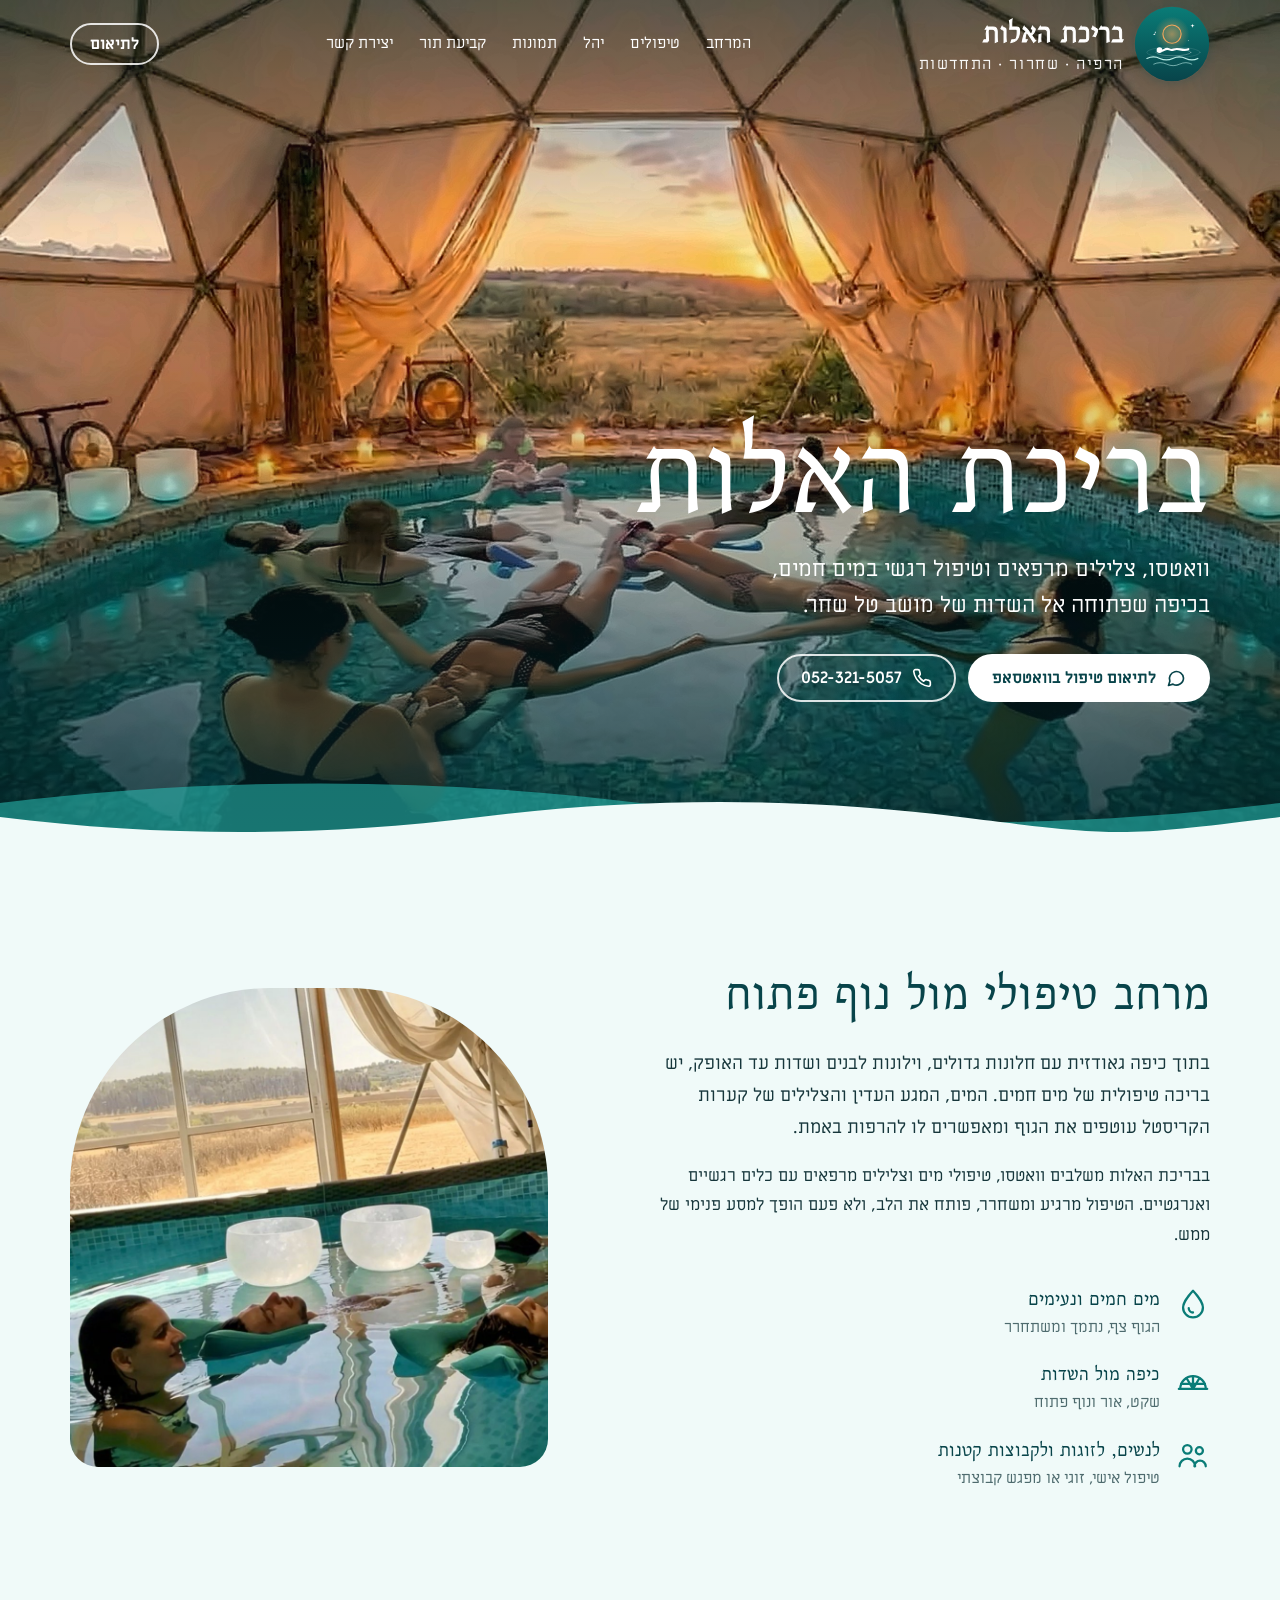
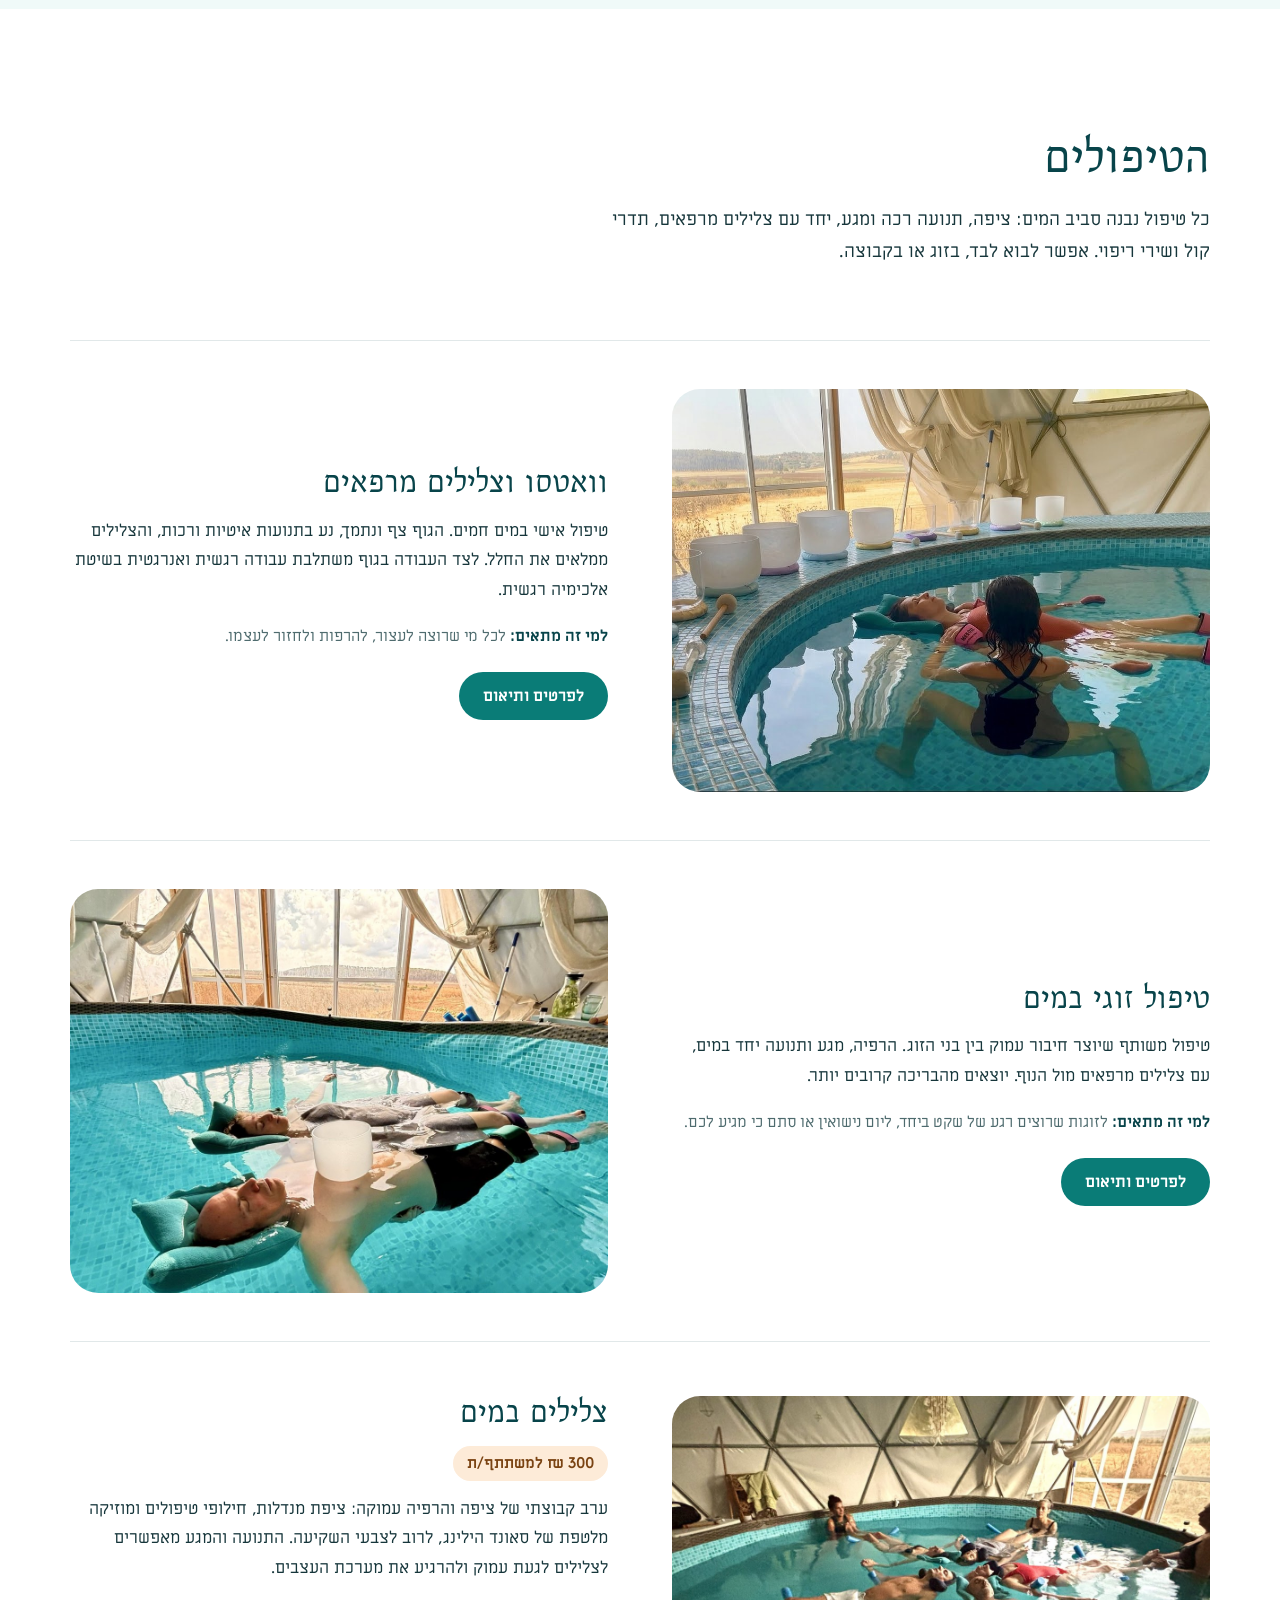
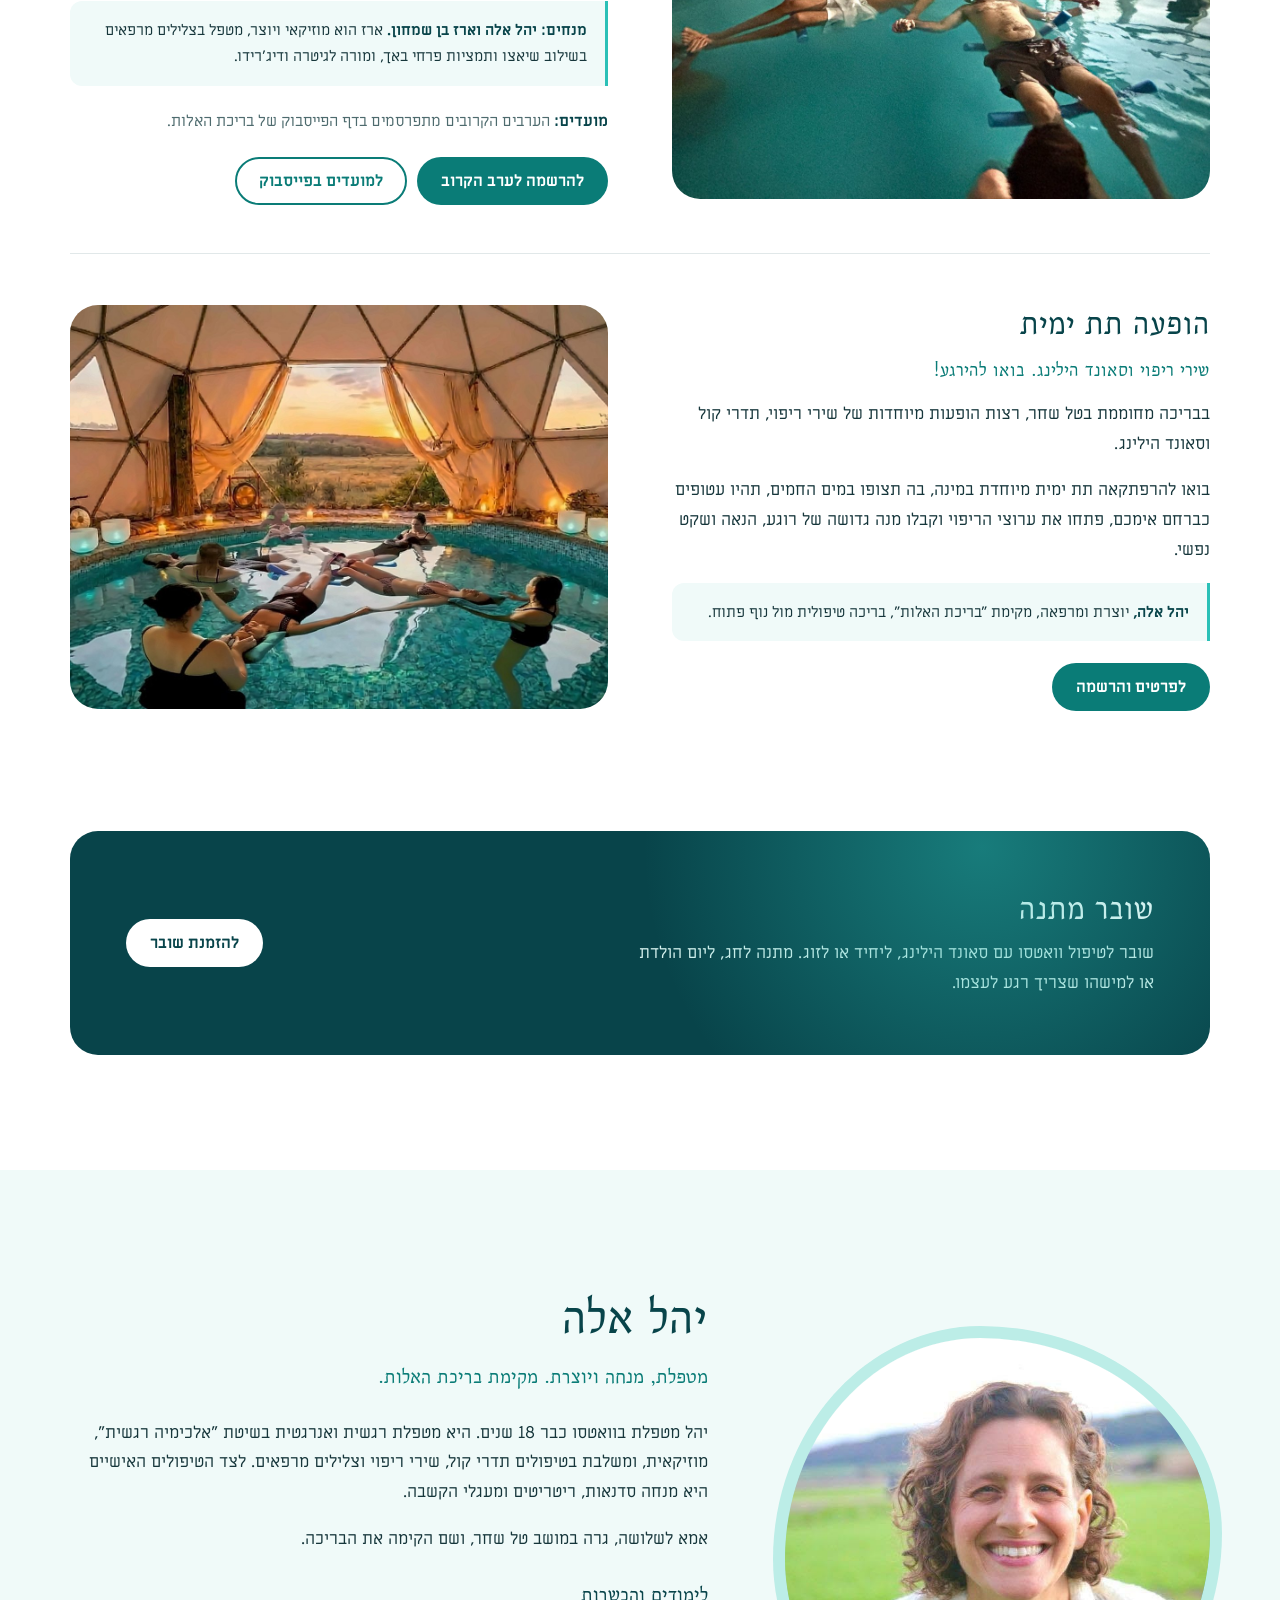
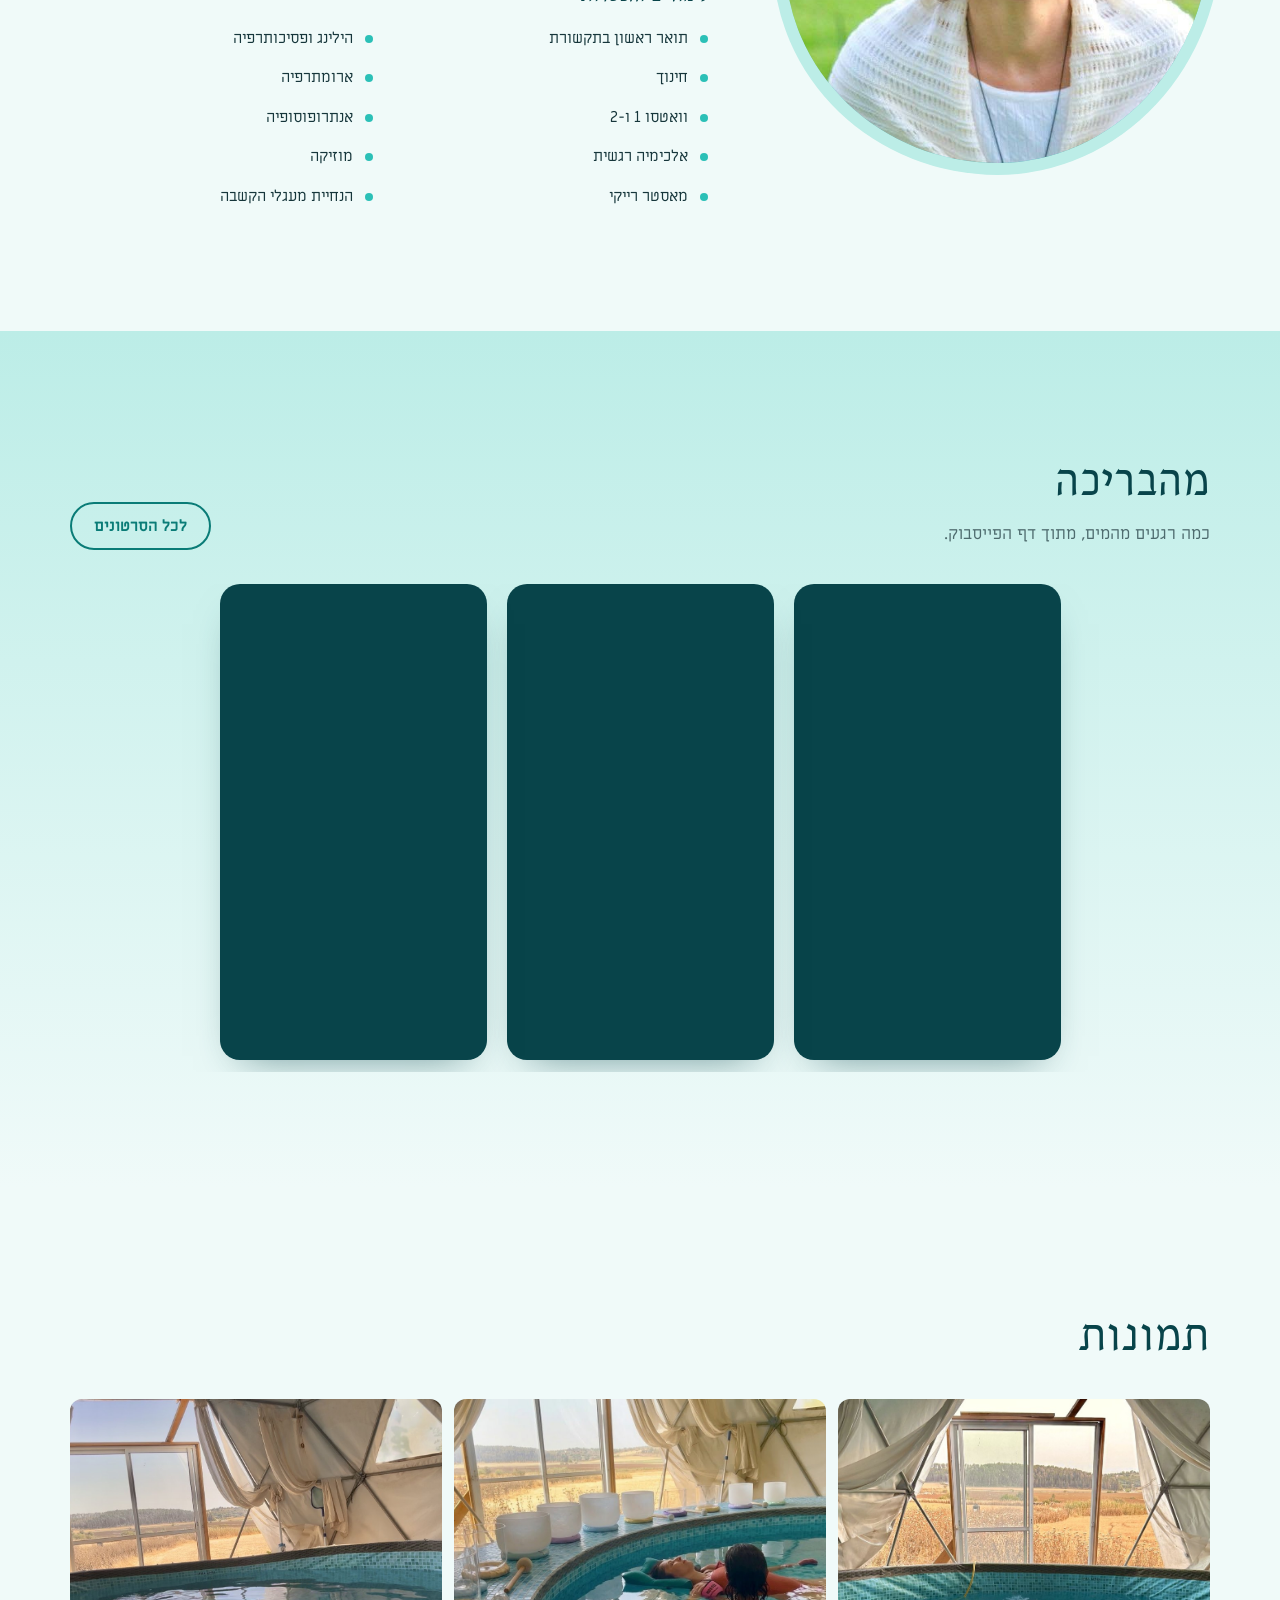
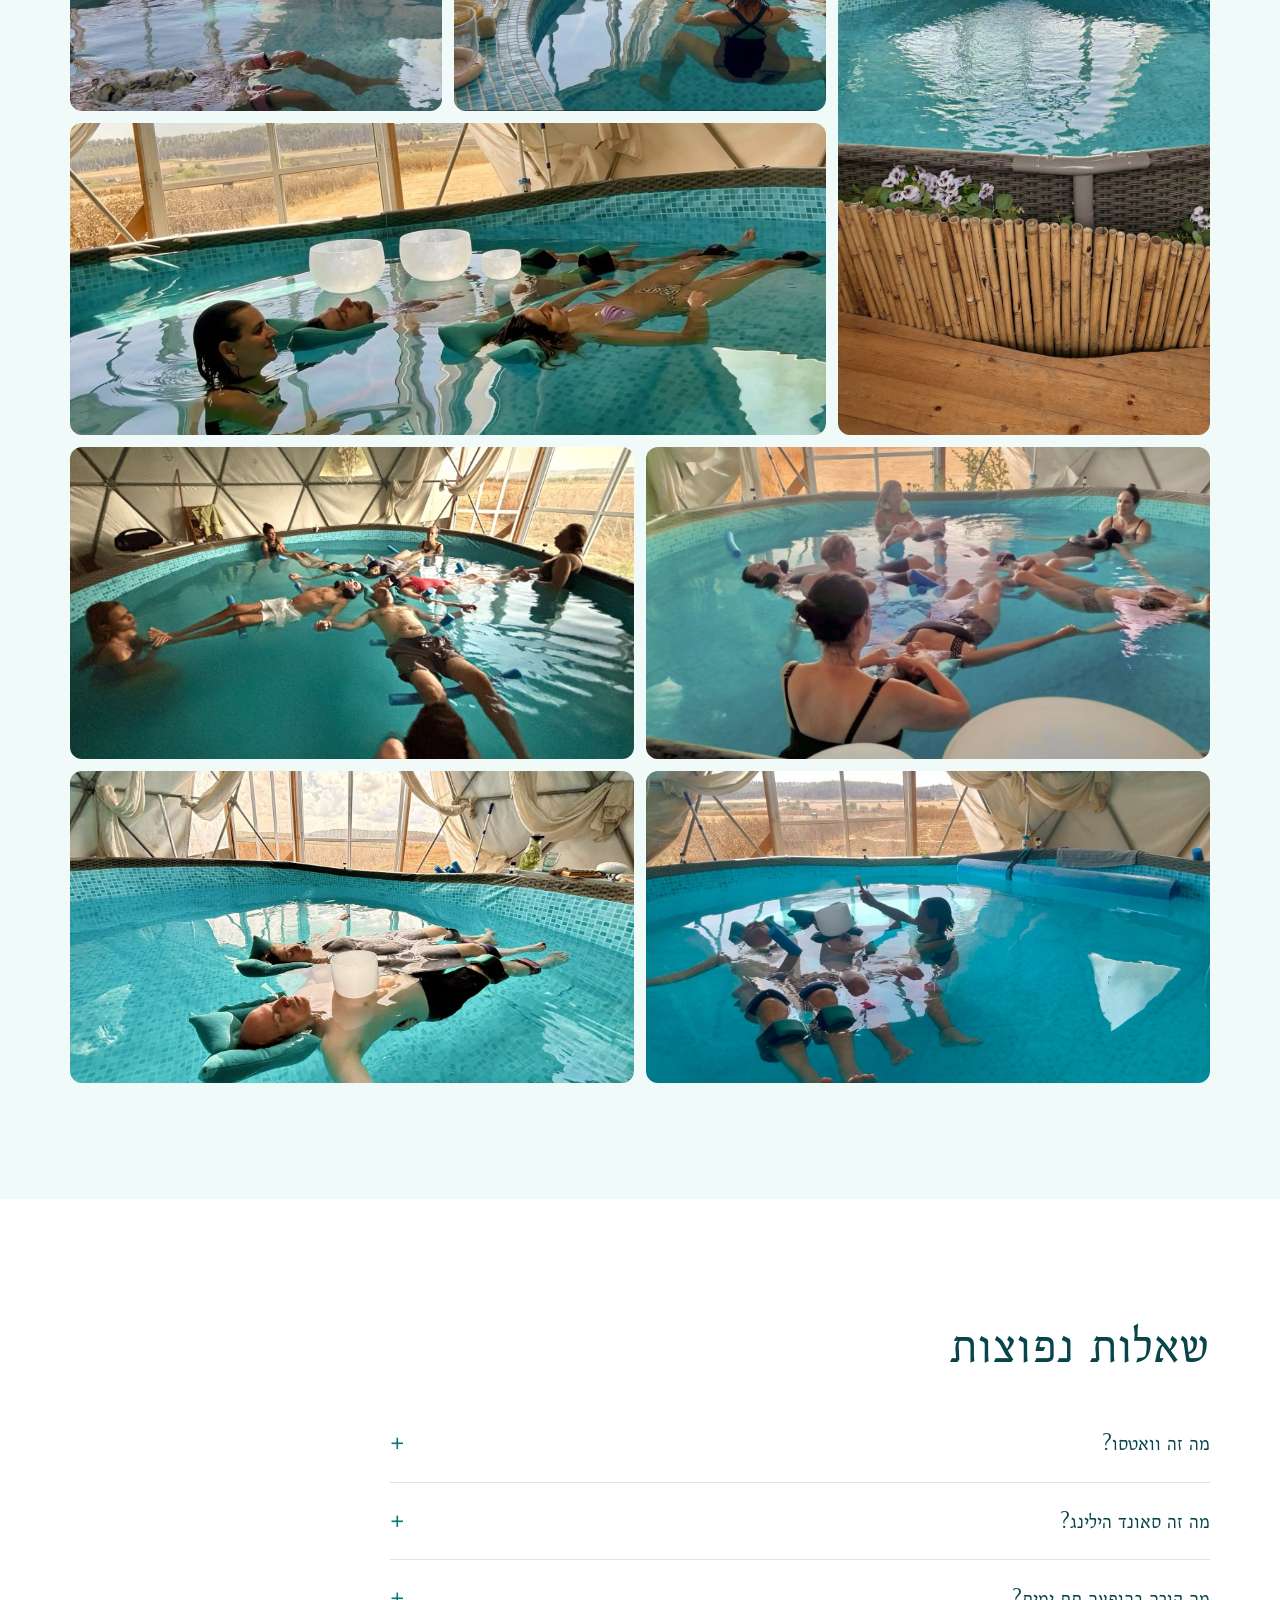
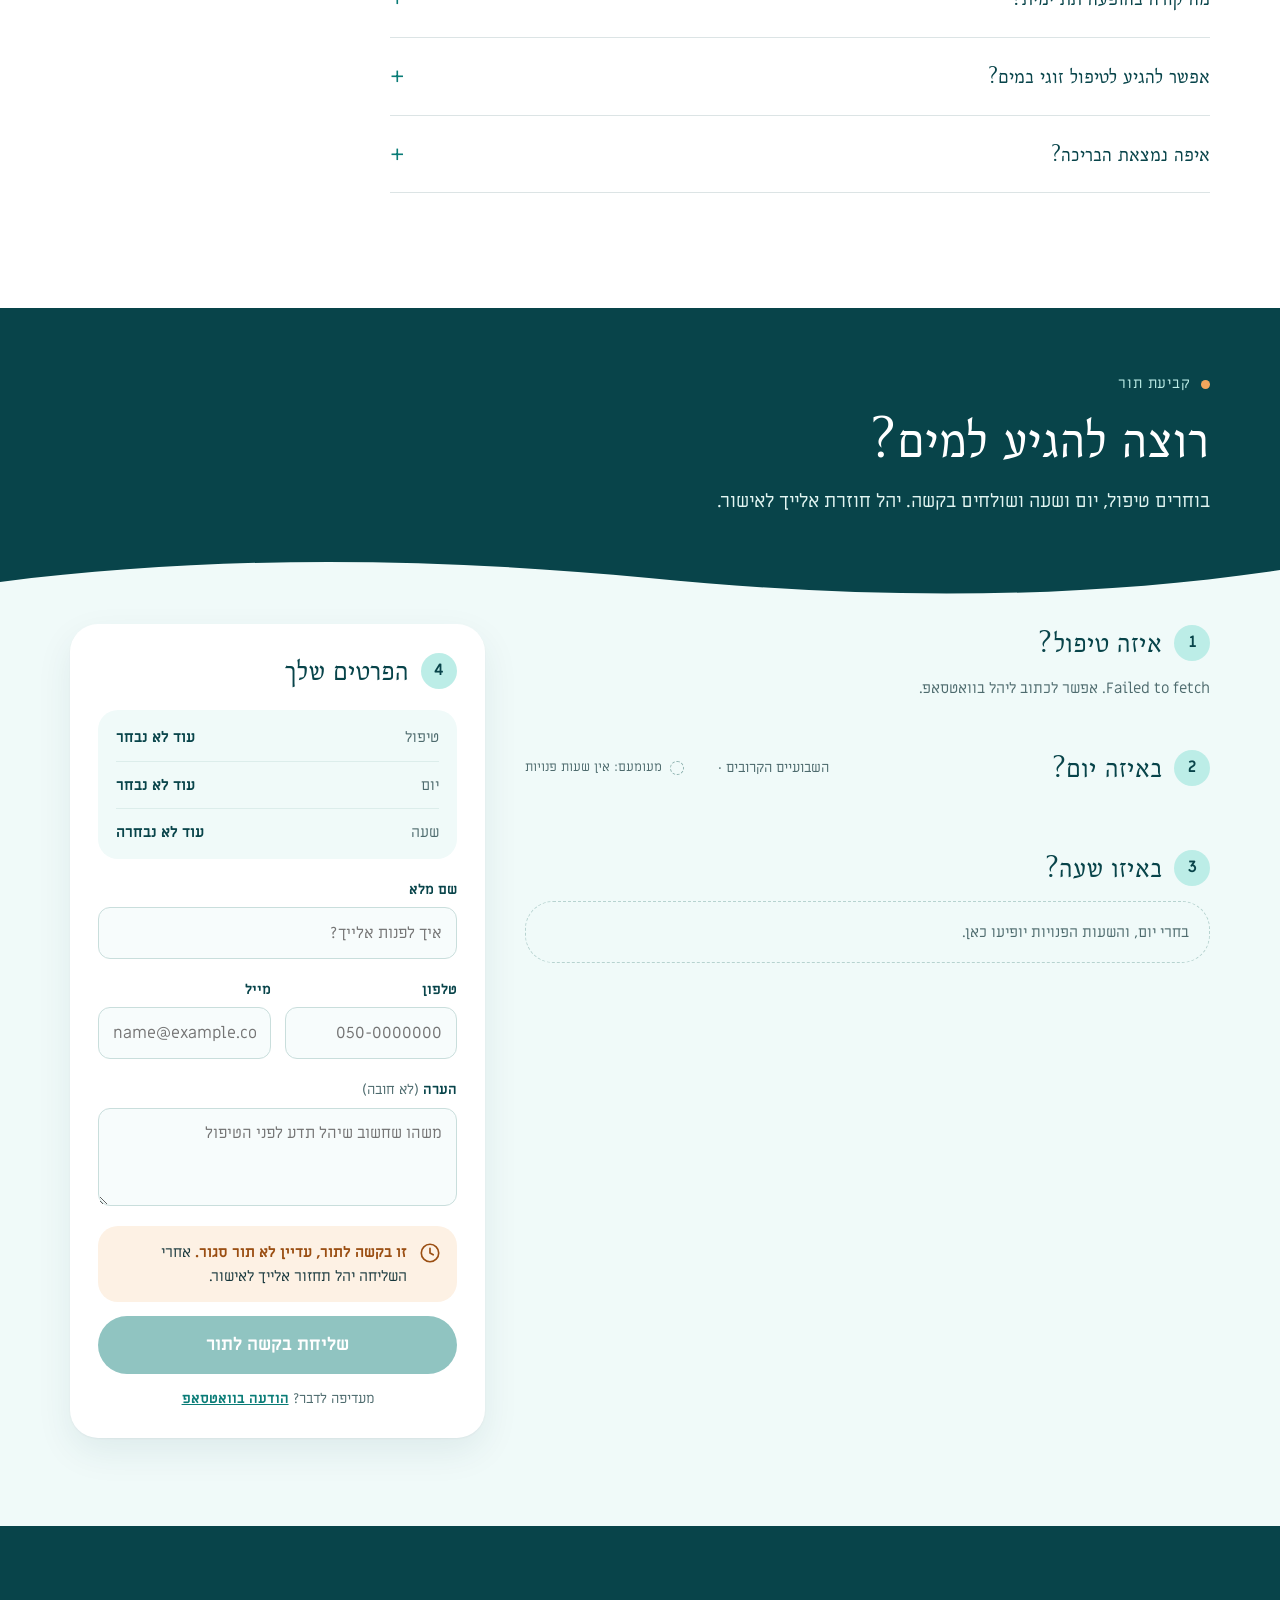
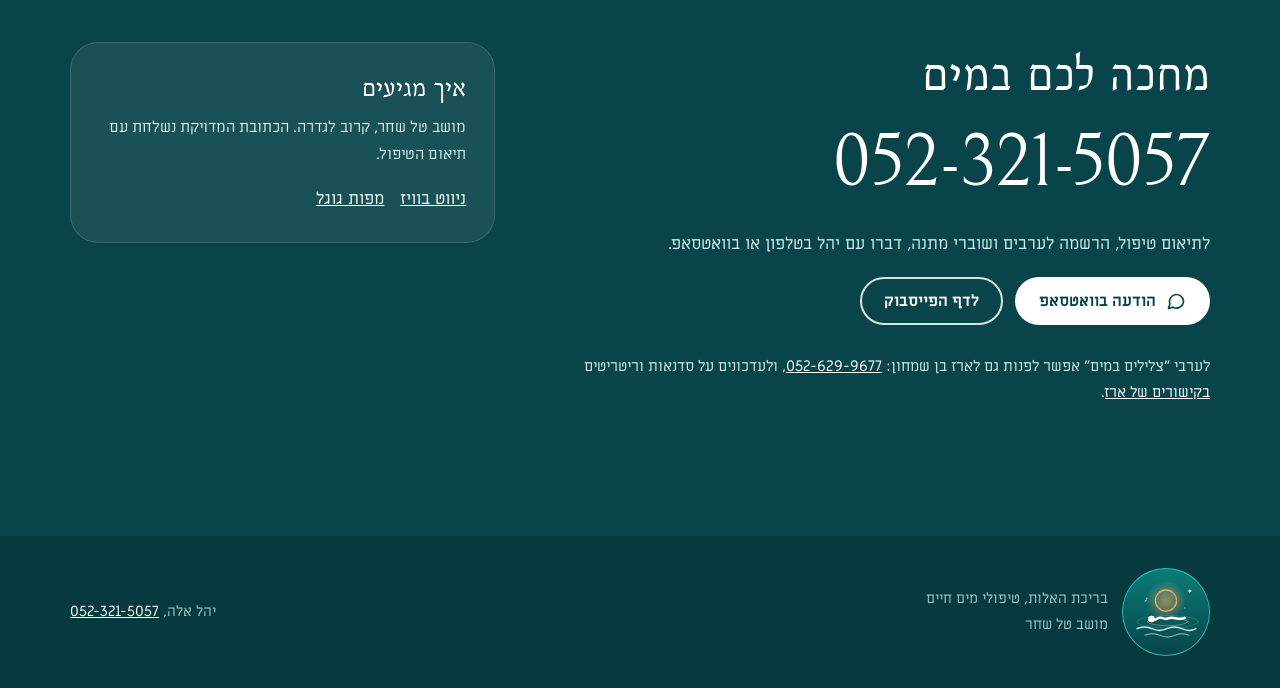
==== index.html @ 07626920 "החלפת תמונות: יהל עם הקערות במרחב, המעגל בשקיעה בהופעה התת ימית Co-Authored-By: Claude Opus 5.5 <nor" ====
<!doctype html>
<html lang="he" dir="rtl">
<head>
<meta charset="utf-8">
<meta name="viewport" content="width=device-width, initial-scale=1">
<title>בריכת האלות | וואטסו, טיפולי מים וסאונד הילינג בבריכה מחוממת בטל שחר</title>
<meta name="description" content="בריכת האלות: בריכה טיפולית במים חמים במושב טל שחר. וואטסו, טיפול זוגי במים, סאונד הילינג, צלילים מרפאים, תדרי קול, שירי ריפוי ומנטרות, והופעה תת ימית עם יהל אלה.">
<meta name="keywords" content="טיפולי מים, וואטסו, סאונד הילינג, צלילים מרפאים, תדרי קול, תדרים מרפאים, שירי ריפוי, שירה מרפאת, שירי מנטרות, הופעה תת ימית, בריכה טיפולית, מים חמים, טיפול זוגי במים, קערות קריסטל, טל שחר, גדרה, לטרון">
<link rel="canonical" href="https://g-pool.me/">
<meta property="og:title" content="בריכת האלות | טיפולי מים, וואטסו וסאונד הילינג">
<meta property="og:type" content="website">
<meta property="og:url" content="https://g-pool.me/">
<meta property="og:locale" content="he_IL">
<meta property="og:description" content="וואטסו, סאונד הילינג, שירי ריפוי ותדרי קול בבריכה טיפולית מחוממת, מול הנוף של מושב טל שחר.">
<meta property="og:image" content="https://g-pool.me/images/hero-dome-sunset.jpg">
<link rel="preconnect" href="https://fonts.googleapis.com">
<link rel="preconnect" href="https://fonts.gstatic.com" crossorigin>
<link href="https://fonts.googleapis.com/css2?family=Bellefair&family=Miriam+Libre:wght@400;700&display=swap" rel="stylesheet">
<link rel="icon" type="image/svg+xml" href="images/brand/logo.svg">
<link rel="icon" type="image/png" href="images/favicon.png">
<link rel="apple-touch-icon" href="images/favicon.png">
<link rel="stylesheet" href="assets/style.css?v=3">
<link rel="stylesheet" href="assets/booking.css?v=2">
<script type="application/ld+json">
{
 "@context": "https://schema.org",
 "@type": "HealthAndBeautyBusiness",
 "name": "בריכת האלות",
 "alternateName": "G-Pool",
 "url": "https://g-pool.me/",
 "image": "https://g-pool.me/images/hero-dome-sunset.jpg",
 "logo": "https://g-pool.me/images/brand/logo-transparent.png",
 "telephone": "+972-52-321-5057",
 "description": "בריכה טיפולית במים חמים במושב טל שחר: וואטסו, טיפול זוגי במים, סאונד הילינג, צלילים מרפאים, תדרי קול, שירי ריפוי והופעה תת ימית.",
 "address": {
  "@type": "PostalAddress",
  "addressLocality": "מושב טל שחר",
  "addressCountry": "IL"
 },
 "areaServed": [
  "טל שחר",
  "גדרה",
  "רחובות",
  "בית שמש",
  "לטרון",
  "מרכז"
 ],
 "founder": {
  "@type": "Person",
  "name": "יהל אלה"
 },
 "sameAs": [
  "https://www.facebook.com/profile.php?id=61591898309409"
 ],
 "knowsAbout": [
  "וואטסו",
  "טיפולי מים",
  "סאונד הילינג",
  "צלילים מרפאים",
  "תדרי קול",
  "שירי ריפוי",
  "שירי מנטרות",
  "קערות קריסטל"
 ],
 "makesOffer": [
  {
   "@type": "Offer",
   "itemOffered": {
    "@type": "Service",
    "name": "טיפול וואטסו"
   }
  },
  {
   "@type": "Offer",
   "itemOffered": {
    "@type": "Service",
    "name": "טיפול זוגי במים"
   }
  },
  {
   "@type": "Offer",
   "itemOffered": {
    "@type": "Service",
    "name": "צלילים במים: ערב סאונד הילינג קבוצתי"
   }
  },
  {
   "@type": "Offer",
   "itemOffered": {
    "@type": "Service",
    "name": "הופעה תת ימית: שירי ריפוי וסאונד הילינג"
   }
  },
  {
   "@type": "Offer",
   "itemOffered": {
    "@type": "Service",
    "name": "שובר מתנה לטיפול במים"
   }
  }
 ]
}
</script>
<script type="application/ld+json">
{"@context": "https://schema.org", "@type": "FAQPage", "mainEntity": [{"@type": "Question", "name": "מה זה וואטסו?", "acceptedAnswer": {"@type": "Answer", "text": "וואטסו הוא טיפול במים חמים: המטופל צף על המים, נתמך בידיים של המטפלת ונע איתה בתנועות איטיות ורכות. בבריכת האלות הוואטסו משתלב עם צלילים מרפאים ועבודה רגשית."}}, {"@type": "Question", "name": "מה זה סאונד הילינג?", "acceptedAnswer": {"@type": "Answer", "text": "סאונד הילינג הוא מפגש של צלילים מרפאים ותדרי קול: קערות קריסטל, כלים וקול. כשהגוף צף במים חמים, הצלילים נשמעים ומורגשים גם מבפנים, וקל יותר להרפות."}}, {"@type": "Question", "name": "מה קורה בהופעה תת ימית?", "acceptedAnswer": {"@type": "Answer", "text": "הופעה של שירי ריפוי, שירי מנטרות, תדרי קול וסאונד הילינג, בזמן שהקהל צף במים החמים של הבריכה. את שירי הריפוי יהל כותבת ומלחינה בעצמה."}}, {"@type": "Question", "name": "אפשר להגיע לטיפול זוגי במים?", "acceptedAnswer": {"@type": "Answer", "text": "כן. בטיפול זוגי במים בני הזוג צפים יחד, עם מגע, תנועה וצלילים מרפאים, מול הנוף הפתוח. מתאים גם כמתנה ליום נישואין."}}, {"@type": "Question", "name": "איפה נמצאת הבריכה?", "acceptedAnswer": {"@type": "Answer", "text": "בריכת האלות נמצאת במושב טל שחר, ליד גדרה ולטרון, בתוך כיפה גאודזית מול השדות. המים בבריכה מחוממים כל השנה. הכתובת המדויקת נשלחת עם תיאום הטיפול."}}]}
</script>
</head>
<body>
<a class="skip" href="#main">דילוג לתוכן</a>

<header class="site-header" id="top">
  <div class="wrap bar">
    <a class="brand" href="#top"><img src="images/brand/logo.svg" alt="" width="76" height="76"><span class="brand-text">בריכת האלות<small>הרפיה · שחרור · התחדשות</small></span></a>
    <nav class="nav" aria-label="ניווט ראשי">
      <a href="#space">המרחב</a>
      <a href="#treatments">טיפולים</a>
      <a href="#yahel">יהל</a>
      <a href="#gallery">תמונות</a>
      <a href="#booking">קביעת תור</a>
      <a href="#contact">יצירת קשר</a>
    </nav>
    <a class="btn btn-outline-light" href="https://wa.me/972523215057?text=%D7%94%D7%99%D7%99%20%D7%99%D7%94%D7%9C%2C%20%D7%94%D7%92%D7%A2%D7%AA%D7%99%20%D7%9E%D7%94%D7%90%D7%AA%D7%A8%20%D7%A9%D7%9C%20%D7%91%D7%A8%D7%99%D7%9B%D7%AA%20%D7%94%D7%90%D7%9C%D7%95%D7%AA%20%D7%95%D7%90%D7%A9%D7%9E%D7%97%20%D7%9C%D7%A9%D7%9E%D7%95%D7%A2%20%D7%A4%D7%A8%D7%98%D7%99%D7%9D" target="_blank" rel="noopener">לתיאום</a>
  </div>
</header>

<main id="main">
  <!-- HERO: sunset in the dome -->
  <section class="hero" aria-label="פתיחה" style="padding:0">
    <img src="images/hero-dome-sunset.jpg?v=4" alt="מטופלים צפים במעגל בבריכה החמה בתוך הכיפה, מול שקיעה על השדות, עם נרות וקערות קריסטל מסביב">
    <div class="wrap">
      <h1>בריכת האלות</h1>
      <p class="tag">וואטסו, צלילים מרפאים וטיפול רגשי במים חמים, בכיפה שפתוחה אל השדות של מושב טל שחר.</p>
      <div class="actions">
        <a class="btn btn-light" href="https://wa.me/972523215057?text=%D7%94%D7%99%D7%99%20%D7%99%D7%94%D7%9C%2C%20%D7%94%D7%92%D7%A2%D7%AA%D7%99%20%D7%9E%D7%94%D7%90%D7%AA%D7%A8%20%D7%A9%D7%9C%20%D7%91%D7%A8%D7%99%D7%9B%D7%AA%20%D7%94%D7%90%D7%9C%D7%95%D7%AA%20%D7%95%D7%90%D7%A9%D7%9E%D7%97%20%D7%9C%D7%AA%D7%90%D7%9D%20%D7%98%D7%99%D7%A4%D7%95%D7%9C" target="_blank" rel="noopener">
          <svg viewBox="0 0 24 24" fill="none" stroke="currentColor" stroke-width="2" stroke-linecap="round" stroke-linejoin="round" aria-hidden="true"><path d="M21 12a8.5 8.5 0 0 1-12.6 7.4L3 21l1.6-5.2A8.5 8.5 0 1 1 21 12Z"/></svg>
          לתיאום טיפול בוואטסאפ
        </a>
        <a class="btn btn-outline-light" href="tel:+972523215057">
          <svg viewBox="0 0 24 24" fill="none" stroke="currentColor" stroke-width="2" stroke-linecap="round" stroke-linejoin="round" aria-hidden="true"><path d="M22 16.9v3a2 2 0 0 1-2.2 2 19.8 19.8 0 0 1-8.6-3.1 19.5 19.5 0 0 1-6-6A19.8 19.8 0 0 1 2.1 4.2 2 2 0 0 1 4.1 2h3a2 2 0 0 1 2 1.7c.1.9.4 1.8.7 2.7a2 2 0 0 1-.5 2.1L8 9.8a16 16 0 0 0 6 6l1.3-1.3a2 2 0 0 1 2.1-.4c.9.3 1.8.6 2.7.7a2 2 0 0 1 1.7 2Z"/></svg>
          <span dir="ltr">052-321-5057</span>
        </a>
      </div>
    </div>
    <div class="waterline" aria-hidden="true">
      <svg class="w1" viewBox="0 0 2880 90" preserveAspectRatio="none"><path d="M0 46 C 240 20 480 20 720 46 S 1200 72 1440 46 S 1920 20 2160 46 S 2640 72 2880 46 V 90 H 0 Z"/></svg>
      <svg class="w2" viewBox="0 0 2880 90" preserveAspectRatio="none"><path d="M0 60 C 180 40 360 40 540 60 S 900 80 1080 60 S 1260 40 1440 60 S 1800 80 1980 60 S 2340 40 2520 60 S 2700 80 2880 60 V 90 H 0 Z"/></svg>
    </div>
  </section>

  <!-- THE SPACE -->
  <section class="space" id="space">
    <div class="wrap space-grid">
      <div>
        <h2>מרחב טיפולי מול נוף פתוח</h2>
        <p class="lead">בתוך כיפה גאודזית עם חלונות גדולים, וילונות לבנים ושדות עד האופק, יש בריכה טיפולית של מים חמים. המים, המגע העדין והצלילים של קערות הקריסטל עוטפים את הגוף ומאפשרים לו להרפות באמת.</p>
        <p>בבריכת האלות משלבים וואטסו, טיפולי מים וצלילים מרפאים עם כלים רגשיים ואנרגטיים. הטיפול מרגיע ומשחרר, פותח את הלב, ולא פעם הופך למסע פנימי של ממש.</p>
        <ul class="facts">
          <li>
            <svg viewBox="0 0 24 24" fill="none" stroke="currentColor" stroke-width="1.6" stroke-linecap="round" stroke-linejoin="round" aria-hidden="true"><path d="M12 2.7S5 10 5 14.5a7 7 0 0 0 14 0C19 10 12 2.7 12 2.7Z"/><path d="M9 15a3 3 0 0 0 3 3"/></svg>
            <div><strong>מים חמים ונעימים</strong><span>הגוף צף, נתמך ומשתחרר</span></div>
          </li>
          <li>
            <svg viewBox="0 0 24 24" fill="none" stroke="currentColor" stroke-width="1.6" stroke-linecap="round" stroke-linejoin="round" aria-hidden="true"><path d="M3 19a9 9 0 0 1 18 0"/><path d="M12 10v9M7.5 11.5 12 19l4.5-7.5M3.6 15.5H20.4"/><path d="M2 19h20"/></svg>
            <div><strong>כיפה מול השדות</strong><span>שקט, אור ונוף פתוח</span></div>
          </li>
          <li>
            <svg viewBox="0 0 24 24" fill="none" stroke="currentColor" stroke-width="1.6" stroke-linecap="round" stroke-linejoin="round" aria-hidden="true"><circle cx="8" cy="8" r="3"/><circle cx="16.5" cy="9" r="2.5"/><path d="M2.5 20a5.5 5.5 0 0 1 11 0M13 20a4 4 0 0 1 8 0"/></svg>
            <div><strong>לנשים, לזוגות ולקבוצות קטנות</strong><span>טיפול אישי, זוגי או מפגש קבוצתי</span></div>
          </li>
        </ul>
      </div>
      <figure>
        <img src="images/space-yahel-bowls.jpg" alt="יהל במים ליד מטופלים צפים, ושלוש קערות קריסטל צפות על המים מול נוף השדות" loading="lazy">
      </figure>
    </div>
  </section>

  <!-- TREATMENTS -->
  <section class="treatments" id="treatments">
    <div class="wrap">
      <div class="intro">
        <h2>הטיפולים</h2>
        <p class="lead">כל טיפול נבנה סביב המים: ציפה, תנועה רכה ומגע, יחד עם צלילים מרפאים, תדרי קול ושירי ריפוי. אפשר לבוא לבד, בזוג או בקבוצה.</p>
      </div>

      <article class="t-row">
        <figure><img src="images/treat-watsu.jpg" alt="יהל מחזיקה מטופלת שצפה במים החמים, וקערות קריסטל על שפת הבריכה" loading="lazy"></figure>
        <div>
          <h3>וואטסו וצלילים מרפאים</h3>
          <p>טיפול אישי במים חמים. הגוף צף ונתמך, נע בתנועות איטיות ורכות, והצלילים ממלאים את החלל. לצד העבודה בגוף משתלבת עבודה רגשית ואנרגטית בשיטת אלכימיה רגשית.</p>
          <p class="for"><b>למי זה מתאים:</b> לכל מי שרוצה לעצור, להרפות ולחזור לעצמו.</p>
          <div class="t-actions"><a class="btn btn-primary" href="https://wa.me/972523215057?text=%D7%94%D7%99%D7%99%20%D7%99%D7%94%D7%9C%2C%20%D7%90%D7%A9%D7%9E%D7%97%20%D7%9C%D7%A9%D7%9E%D7%95%D7%A2%20%D7%A2%D7%9C%20%D7%98%D7%99%D7%A4%D7%95%D7%9C%20%D7%95%D7%95%D7%90%D7%98%D7%A1%D7%95%20%D7%90%D7%99%D7%A9%D7%99" target="_blank" rel="noopener">לפרטים ותיאום</a></div>
        </div>
      </article>

      <article class="t-row">
        <figure><img src="images/treat-couple.jpg" alt="שני מטופלים צפים יחד בבריכה, וקערת קריסטל על החזה" loading="lazy"></figure>
        <div>
          <h3>טיפול זוגי במים</h3>
          <p>טיפול משותף שיוצר חיבור עמוק בין בני הזוג. הרפיה, מגע ותנועה יחד במים, עם צלילים מרפאים מול הנוף. יוצאים מהבריכה קרובים יותר.</p>
          <p class="for"><b>למי זה מתאים:</b> לזוגות שרוצים רגע של שקט ביחד, ליום נישואין או סתם כי מגיע לכם.</p>
          <div class="t-actions"><a class="btn btn-primary" href="https://wa.me/972523215057?text=%D7%94%D7%99%D7%99%20%D7%99%D7%94%D7%9C%2C%20%D7%90%D7%A9%D7%9E%D7%97%20%D7%9C%D7%A9%D7%9E%D7%95%D7%A2%20%D7%A2%D7%9C%20%D7%98%D7%99%D7%A4%D7%95%D7%9C%20%D7%96%D7%95%D7%92%D7%99%20%D7%91%D7%9E%D7%99%D7%9D" target="_blank" rel="noopener">לפרטים ותיאום</a></div>
        </div>
      </article>

      <article class="t-row">
        <figure><img src="images/treat-sounds.jpg" alt="קבוצה צפה במעגל בבריכה בתוך הכיפה, מול השדות" loading="lazy"></figure>
        <div>
          <h3>צלילים במים</h3>
          <span class="price">300 ₪ למשתתף/ת</span>
          <p>ערב קבוצתי של ציפה והרפיה עמוקה: ציפת מנדלות, חילופי טיפולים ומוזיקה מלטפת של סאונד הילינג, לרוב לצבעי השקיעה. התנועה והמגע מאפשרים לצלילים לגעת עמוק ולהרגיע את מערכת העצבים.</p>
          <div class="cohost"><b>מנחים: יהל אלה וארז בן שמחון.</b> ארז הוא מוזיקאי ויוצר, מטפל בצלילים מרפאים בשילוב שיאצו ותמציות פרחי באך, ומורה לגיטרה ודיג'רידו.</div>
          <p class="for"><b>מועדים:</b> הערבים הקרובים מתפרסמים בדף הפייסבוק של בריכת האלות.</p>
          <div class="t-actions">
            <a class="btn btn-primary" href="https://wa.me/972523215057?text=%D7%94%D7%99%D7%99%20%D7%99%D7%94%D7%9C%2C%20%D7%90%D7%A9%D7%9E%D7%97%20%D7%9C%D7%94%D7%99%D7%A8%D7%A9%D7%9D%20%D7%9C%D7%A2%D7%A8%D7%91%20%D7%A6%D7%9C%D7%99%D7%9C%D7%99%D7%9D%20%D7%91%D7%9E%D7%99%D7%9D%20%D7%94%D7%A7%D7%A8%D7%95%D7%91" target="_blank" rel="noopener">להרשמה לערב הקרוב</a>
            <a class="btn btn-ghost" href="https://www.facebook.com/profile.php?id=61591898309409" target="_blank" rel="noopener">למועדים בפייסבוק</a>
          </div>
        </div>
      </article>

      <article class="t-row">
        <figure><img src="images/treat-underwater.jpg" alt="מטופלים צפים במעגל בבריכה בתוך הכיפה בשקיעה, עם נרות וקערות קריסטל מסביב" loading="lazy"></figure>
        <div>
          <h3>הופעה תת ימית</h3>
          <p class="sub">שירי ריפוי וסאונד הילינג. בואו להירגע!</p>
          <p>בבריכה מחוממת בטל שחר, רצות הופעות מיוחדות של שירי ריפוי, תדרי קול וסאונד הילינג.</p>
          <p>בואו להרפתקאה תת ימית מיוחדת במינה, בה תצופו במים החמים, תהיו עטופים כברחם אימכם, פתחו את ערוצי הריפוי וקבלו מנה גדושה של רוגע, הנאה ושקט נפשי.</p>
          <div class="cohost"><b>יהל אלה,</b> יוצרת ומרפאה, מקימת "בריכת האלות", בריכה טיפולית מול נוף פתוח.</div>
          <div class="t-actions"><a class="btn btn-primary" href="https://wa.me/972523215057?text=%D7%94%D7%99%D7%99%20%D7%99%D7%94%D7%9C%2C%20%D7%90%D7%A9%D7%9E%D7%97%20%D7%9C%D7%A9%D7%9E%D7%95%D7%A2%20%D7%A2%D7%9C%20%D7%94%D7%94%D7%95%D7%A4%D7%A2%D7%94%20%D7%94%D7%AA%D7%AA%20%D7%99%D7%9E%D7%99%D7%AA" target="_blank" rel="noopener">לפרטים והרשמה</a></div>
        </div>
      </article>

      <div class="gift">
        <div>
          <h3>שובר מתנה</h3>
          <p>שובר לטיפול וואטסו עם סאונד הילינג, ליחיד או לזוג. מתנה לחג, ליום הולדת או למישהו שצריך רגע לעצמו.</p>
        </div>
        <a class="btn btn-light" href="https://wa.me/972523215057?text=%D7%94%D7%99%D7%99%20%D7%99%D7%94%D7%9C%2C%20%D7%90%D7%A9%D7%9E%D7%97%20%D7%9C%D7%94%D7%96%D7%9E%D7%99%D7%9F%20%D7%A9%D7%95%D7%91%D7%A8%20%D7%9E%D7%AA%D7%A0%D7%94%20%D7%9C%D7%98%D7%99%D7%A4%D7%95%D7%9C" target="_blank" rel="noopener">להזמנת שובר</a>
      </div>
    </div>
  </section>

  <!-- YAHEL -->
  <section class="yahel" id="yahel">
    <div class="wrap yahel-grid">
      <figure class="portrait"><img src="images/yahel.jpg" alt="יהל אלה, מקימת בריכת האלות" loading="lazy"></figure>
      <div>
        <h2>יהל אלה</h2>
        <p class="role">מטפלת, מנחה ויוצרת. מקימת בריכת האלות.</p>
        <p>יהל מטפלת בוואטסו כבר 18 שנים. היא מטפלת רגשית ואנרגטית בשיטת "אלכימיה רגשית", מוזיקאית, ומשלבת בטיפולים תדרי קול, שירי ריפוי וצלילים מרפאים. לצד הטיפולים האישיים היא מנחה סדנאות, ריטריטים ומעגלי הקשבה.</p>
        <p>אמא לשלושה, גרה במושב טל שחר, ושם הקימה את הבריכה.</p>
        <div class="studies">
          <h3>לימודים והכשרות</h3>
          <ul>
            <li>תואר ראשון בתקשורת</li>
            <li>חינוך</li>
            <li>וואטסו 1 ו-2</li>
            <li>אלכימיה רגשית</li>
            <li>מאסטר רייקי</li>
            <li>הילינג ופסיכותרפיה</li>
            <li>ארומתרפיה</li>
            <li>אנתרופוסופיה</li>
            <li>מוזיקה</li>
            <li>הנחיית מעגלי הקשבה</li>
          </ul>
        </div>
      </div>
    </div>
  </section>

  <!-- VIDEOS from the Facebook page (official embeds) -->
  <section class="videos" id="videos">
    <div class="wrap">
      <div class="head">
        <div>
          <h2>מהבריכה</h2>
          <p>כמה רגעים מהמים, מתוך דף הפייסבוק.</p>
        </div>
        <a class="btn btn-ghost" href="https://www.facebook.com/profile.php?id=61591898309409&sk=reels_tab" target="_blank" rel="noopener">לכל הסרטונים</a>
      </div>
      <div class="reels">
        <div class="reel"><iframe title="סרטון מבריכת האלות: טיפול זוגי" src="https://www.facebook.com/plugins/video.php?href=https%3A%2F%2Fwww.facebook.com%2Freel%2F4449505578624020%2F&show_text=false&width=267&t=0" loading="lazy" scrolling="no" allowfullscreen allow="autoplay; clipboard-write; encrypted-media; picture-in-picture; web-share"></iframe></div>
        <div class="reel"><iframe title="סרטון מבריכת האלות" src="https://www.facebook.com/plugins/video.php?href=https%3A%2F%2Fwww.facebook.com%2Freel%2F1376218311153288%2F&show_text=false&width=267&t=0" loading="lazy" scrolling="no" allowfullscreen allow="autoplay; clipboard-write; encrypted-media; picture-in-picture; web-share"></iframe></div>
        <div class="reel"><iframe title="סרטון מבריכת האלות" src="https://www.facebook.com/plugins/video.php?href=https%3A%2F%2Fwww.facebook.com%2Freel%2F4316129461973785%2F&show_text=false&width=267&t=0" loading="lazy" scrolling="no" allowfullscreen allow="autoplay; clipboard-write; encrypted-media; picture-in-picture; web-share"></iframe></div>
      </div>
    </div>
  </section>

  <!-- GALLERY -->
  <section class="gallery" id="gallery">
    <div class="wrap">
      <h2>תמונות</h2>
      <div class="gallery-grid">
        <figure class="gt"><img src="images/gallery-pool-fields.jpg" alt="הבריכה בתוך הכיפה, גדר במבוק ופרחים, ובחלון הפתוח שדות זהובים" loading="lazy"></figure>
        <figure class="gs"><img src="images/gallery-bowls-poolside.jpg" alt="קערות קריסטל על שפת הבריכה, ומטפלת במים עם מטופלת צפה" loading="lazy"></figure>
        <figure class="gs"><img src="images/gallery-dome-treatment.jpg" alt="טיפול במים בתוך הכיפה, מול נוף השדות" loading="lazy"></figure>
        <figure class="gw"><img src="images/gallery-bowls-floating.jpg" alt="קערות קריסטל צפות על המים לצד מטופלים צפים" loading="lazy"></figure>
        <figure class="gh"><img src="images/gallery-group-circle.jpg" alt="מעגל של מטופלים צפים בבריכה, מחזיקים ידיים" loading="lazy"></figure>
        <figure class="gh"><img src="images/gallery-group-evening.jpg" alt="ערב קבוצתי בבריכה: מטופלים צפים במעגל ומלווים במים" loading="lazy"></figure>
        <figure class="gh"><img src="images/gallery-sound-bowl.jpg" alt="מטפלת מנגנת בקערת קריסטל מעל מטופלים צפים" loading="lazy"></figure>
        <figure class="gh"><img src="images/gallery-two-floating-bowl.jpg" alt="שני מטופלים צפים בבריכה, וקערת קריסטל על החזה" loading="lazy"></figure>
      </div>
    </div>
  </section>

  <!-- FAQ: שאלות נפוצות -->
  <section class="faq" id="faq">
    <div class="wrap">
      <h2>שאלות נפוצות</h2>
      <div class="faq-list">
        <details>
          <summary>מה זה וואטסו?</summary>
          <p>וואטסו הוא טיפול במים חמים: המטופל צף על המים, נתמך בידיים של המטפלת ונע איתה בתנועות איטיות ורכות. בבריכת האלות הוואטסו משתלב עם צלילים מרפאים ועבודה רגשית.</p>
        </details>
        <details>
          <summary>מה זה סאונד הילינג?</summary>
          <p>סאונד הילינג הוא מפגש של צלילים מרפאים ותדרי קול: קערות קריסטל, כלים וקול. כשהגוף צף במים חמים, הצלילים נשמעים ומורגשים גם מבפנים, וקל יותר להרפות.</p>
        </details>
        <details>
          <summary>מה קורה בהופעה תת ימית?</summary>
          <p>הופעה של שירי ריפוי, שירי מנטרות, תדרי קול וסאונד הילינג, בזמן שהקהל צף במים החמים של הבריכה. את שירי הריפוי יהל כותבת ומלחינה בעצמה.</p>
        </details>
        <details>
          <summary>אפשר להגיע לטיפול זוגי במים?</summary>
          <p>כן. בטיפול זוגי במים בני הזוג צפים יחד, עם מגע, תנועה וצלילים מרפאים, מול הנוף הפתוח. מתאים גם כמתנה ליום נישואין.</p>
        </details>
        <details>
          <summary>איפה נמצאת הבריכה?</summary>
          <p>בריכת האלות נמצאת במושב טל שחר, ליד גדרה ולטרון, בתוך כיפה גאודזית מול השדות. המים בבריכה מחוממים כל השנה. הכתובת המדויקת נשלחת עם תיאום הטיפול.</p>
        </details>
      </div>
    </div>
  </section>

  <!-- BOOKING: קביעת תור. הטקסטים של כרטיסי הטיפולים נמצאים ב-assets/booking.js (TREATMENT_TEXT). -->
  <section class="booking" id="booking" aria-labelledby="booking-title">
    <div class="bk-band">
      <div class="wrap">
        <div class="bk-eyebrow"><span class="dot" aria-hidden="true"></span>קביעת תור</div>
        <h2 id="booking-title">רוצה להגיע למים?</h2>
        <p>בוחרים טיפול, יום ושעה ושולחים בקשה. יהל חוזרת אלייך לאישור.</p>
      </div>
    </div>
    <svg class="bk-wave" viewBox="0 0 1440 48" preserveAspectRatio="none" aria-hidden="true"><path d="M0 0H1440V18C1210 48 980 48 730 26C470 4 230 4 0 30Z"/></svg>

    <div class="wrap bk-layout" id="bkForm">
      <div class="bk-main">
        <div class="bk-step">
          <div class="bk-step-head"><span class="bk-num" data-step="1"><span class="n">1</span><svg viewBox="0 0 24 24" aria-hidden="true"><path d="M20 6 9 17l-5-5"/></svg></span><h3>איזה טיפול?</h3></div>
          <div class="bk-treatments" id="bkTreatments"><p class="bk-hint">טוען…</p></div>
        </div>

        <div class="bk-step">
          <div class="bk-step-head bk-step-head--split">
            <div class="bk-step-head"><span class="bk-num" data-step="2"><span class="n">2</span><svg viewBox="0 0 24 24" aria-hidden="true"><path d="M20 6 9 17l-5-5"/></svg></span><h3>באיזה יום?</h3></div>
            <div class="bk-meta">
              <span class="bk-meta-range"><span class="bk-mob">השבועיים הקרובים</span><span class="bk-desk">השבועיים הקרובים ·&nbsp;</span><span id="bkMonths"></span></span>
              <span class="bk-legend bk-desk"><span class="bk-legend-dot" aria-hidden="true"></span>מעומעם: אין שעות פנויות</span>
            </div>
          </div>
          <div class="bk-days" id="bkDays" role="group" aria-label="ימים"></div>
          <div class="bk-legend bk-mob"><span class="bk-legend-dot" aria-hidden="true"></span>ימים מעומעמים: אין שעות פנויות</div>
        </div>

        <div class="bk-step">
          <div class="bk-step-head"><span class="bk-num" data-step="3"><span class="n">3</span><svg viewBox="0 0 24 24" aria-hidden="true"><path d="M20 6 9 17l-5-5"/></svg></span><h3>באיזו שעה?</h3></div>
          <div class="bk-empty" id="bkNoDay">בחרי יום, והשעות הפנויות יופיעו כאן.</div>
          <div id="bkTimesWrap" hidden>
            <div class="bk-day-line"><strong id="bkDayFull"></strong> · <span id="bkSlotText"></span></div>
            <div class="bk-times" id="bkTimes"></div>
          </div>
        </div>
      </div>

      <aside class="bk-side" aria-labelledby="bk-details-title">
        <div class="bk-step-head"><span class="bk-num">4</span><h3 id="bk-details-title">הפרטים שלך</h3></div>
        <dl class="bk-picked bk-desk">
          <div><dt>טיפול</dt><dd id="bkPickT">עוד לא נבחר</dd></div>
          <div><dt>יום</dt><dd id="bkPickD">עוד לא נבחר</dd></div>
          <div><dt>שעה</dt><dd id="bkPickH">עוד לא נבחרה</dd></div>
        </dl>
        <form class="bk-fields" id="bkFields" novalidate>
          <div class="bk-field"><label for="bk-name">שם מלא</label><input id="bk-name" name="name" type="text" autocomplete="name" placeholder="איך לפנות אלייך?" required></div>
          <div class="bk-field-row">
            <div class="bk-field"><label for="bk-phone">טלפון</label><input id="bk-phone" name="phone" type="tel" inputmode="tel" autocomplete="tel" dir="ltr" placeholder="050-0000000" required></div>
            <div class="bk-field"><label for="bk-mail">מייל</label><input id="bk-mail" name="email" type="email" autocomplete="email" dir="ltr" placeholder="name@example.com" required></div>
          </div>
          <div class="bk-field"><label for="bk-note">הערה <span>(לא חובה)</span></label><textarea id="bk-note" name="note" rows="3" placeholder="משהו שחשוב שיהל תדע לפני הטיפול"></textarea></div>
          <div class="bk-hp" aria-hidden="true"><label for="bk-web">אתר</label><input id="bk-web" name="website" tabindex="-1" autocomplete="off"></div>
        </form>
        <div class="bk-send">
          <div class="bk-notice"><svg viewBox="0 0 24 24" aria-hidden="true"><circle cx="12" cy="12" r="9.5"/><path d="M12 7v5l3.5 2"/></svg><p><strong>זו בקשה לתור, עדיין לא תור סגור.</strong> אחרי השליחה יהל תחזור אלייך לאישור.</p></div>
          <div class="bk-summary bk-mob" id="bkSummary" hidden></div>
          <p class="bk-error" id="bkError" role="alert" hidden></p>
          <button type="button" class="bk-submit" id="bkSend" disabled>שליחת בקשה לתור</button>
          <p class="bk-alt">מעדיפה לדבר? <a href="#contact">הודעה בוואטסאפ</a></p>
        </div>
      </aside>
    </div>

    <div class="wrap bk-done" id="bkDone" hidden tabindex="-1">
      <span class="bk-done-icon" aria-hidden="true"><svg viewBox="0 0 24 24"><circle cx="12" cy="12" r="9.5"/><path d="M12 7v5l3.5 2"/></svg></span>
      <span class="bk-pending"><span class="dot" aria-hidden="true"></span>ממתינה לאישור</span>
      <h3>הבקשה נשלחה.</h3>
      <p class="bk-done-lead">יהל תחזור אלייך לאישור.</p>
      <p class="bk-done-line bk-desk" id="bkDoneLine"></p>
      <dl class="bk-receipt bk-mob">
        <div><dt>טיפול</dt><dd id="bkDoneT"></dd></div>
        <div><dt>יום</dt><dd id="bkDoneD"></dd></div>
        <div><dt>שעה</dt><dd id="bkDoneH"></dd></div>
      </dl>
      <div class="bk-next bk-mob">
        <h4>מה קורה עכשיו</h4>
        <div class="bk-next-row"><span class="bk-next-ico is-done" aria-hidden="true"><svg viewBox="0 0 24 24"><path d="M20 6 9 17l-5-5"/></svg></span><div><strong>הבקשה הגיעה ליהל</strong><span class="sub">השעה שמורה לך בינתיים.</span></div></div>
        <div class="bk-next-row is-now"><span class="bk-next-ico is-now" aria-hidden="true"><i></i></span><div><strong>יהל בודקת ומאשרת</strong><span class="sub">היא תחזור אלייך בטלפון או בוואטסאפ.</span></div></div>
        <div class="bk-next-row is-later"><span class="bk-next-ico" aria-hidden="true"></span><div><strong>התור נקבע סופית</strong><span class="sub">רק אחרי האישור של יהל.</span></div></div>
      </div>
      <a class="bk-wa bk-mob" href="#contact"><svg viewBox="0 0 24 24" aria-hidden="true"><path d="M21 11.5a8.4 8.4 0 0 1-.9 3.8 8.5 8.5 0 0 1-7.6 4.7 8.4 8.4 0 0 1-3.8-.9L3 21l1.9-5.7a8.4 8.4 0 0 1-.9-3.8 8.5 8.5 0 0 1 4.7-7.6 8.4 8.4 0 0 1 3.8-.9h.5a8.5 8.5 0 0 1 8 8z"/></svg>שאלה? הודעה בוואטסאפ</a>
      <button type="button" class="bk-again" id="bkAgain">שליחת בקשה נוספת</button>
    </div>
  </section>

  <!-- CONTACT -->
  <section class="contact" id="contact">
    <div class="wrap contact-grid">
      <div>
        <h2>מחכה לכם במים</h2>
        <a class="phone-big" href="tel:+972523215057">052-321-5057</a>
        <p>לתיאום טיפול, הרשמה לערבים ושוברי מתנה, דברו עם יהל בטלפון או בוואטסאפ.</p>
        <div class="actions">
          <a class="btn btn-light" href="https://wa.me/972523215057?text=%D7%94%D7%99%D7%99%20%D7%99%D7%94%D7%9C%2C%20%D7%94%D7%92%D7%A2%D7%AA%D7%99%20%D7%9E%D7%94%D7%90%D7%AA%D7%A8%20%D7%A9%D7%9C%20%D7%91%D7%A8%D7%99%D7%9B%D7%AA%20%D7%94%D7%90%D7%9C%D7%95%D7%AA%20%D7%95%D7%90%D7%A9%D7%9E%D7%97%20%D7%9C%D7%A9%D7%9E%D7%95%D7%A2%20%D7%A4%D7%A8%D7%98%D7%99%D7%9D" target="_blank" rel="noopener">
            <svg viewBox="0 0 24 24" fill="none" stroke="currentColor" stroke-width="2" stroke-linecap="round" stroke-linejoin="round" aria-hidden="true"><path d="M21 12a8.5 8.5 0 0 1-12.6 7.4L3 21l1.6-5.2A8.5 8.5 0 1 1 21 12Z"/></svg>
            הודעה בוואטסאפ
          </a>
          <a class="btn btn-outline-light" href="https://www.facebook.com/profile.php?id=61591898309409" target="_blank" rel="noopener">לדף הפייסבוק</a>
        </div>
        <p class="erez-line">לערבי "צלילים במים" אפשר לפנות גם לארז בן שמחון: <a href="tel:+972526299677" dir="ltr">052-629-9677</a>, ולעדכונים על סדנאות וריטריטים <a href="https://linktr.ee/erezzone1973" target="_blank" rel="noopener">בקישורים של ארז</a>.</p>
      </div>
      <div class="where">
        <h3>איך מגיעים</h3>
        <p>מושב טל שחר, קרוב לגדרה. הכתובת המדויקת נשלחת עם תיאום הטיפול.</p>
        <div class="links">
          <a href="https://waze.com/ul?q=%D7%98%D7%9C%20%D7%A9%D7%97%D7%A8" target="_blank" rel="noopener">ניווט בוויז</a>
          <a href="https://www.google.com/maps/search/?api=1&query=%D7%9E%D7%95%D7%A9%D7%91%20%D7%98%D7%9C%20%D7%A9%D7%97%D7%A8" target="_blank" rel="noopener">מפות גוגל</a>
        </div>
      </div>
    </div>
  </section>
</main>

<footer>
  <div class="wrap">
    <div class="sig">
      <img class="art" src="images/brand/logo.svg" alt="" loading="lazy">
      <div>בריכת האלות, טיפולי מים חיים<br>מושב טל שחר</div>
    </div>
    <div>יהל אלה, <a href="tel:+972523215057" dir="ltr">052-321-5057</a></div>
  </div>
</footer>

<div class="mbar">
  <a class="btn btn-primary" href="https://wa.me/972523215057?text=%D7%94%D7%99%D7%99%20%D7%99%D7%94%D7%9C%2C%20%D7%94%D7%92%D7%A2%D7%AA%D7%99%20%D7%9E%D7%94%D7%90%D7%AA%D7%A8%20%D7%A9%D7%9C%20%D7%91%D7%A8%D7%99%D7%9B%D7%AA%20%D7%94%D7%90%D7%9C%D7%95%D7%AA%20%D7%95%D7%90%D7%A9%D7%9E%D7%97%20%D7%9C%D7%A9%D7%9E%D7%95%D7%A2%20%D7%A4%D7%A8%D7%98%D7%99%D7%9D" target="_blank" rel="noopener">וואטסאפ</a>
  <a class="btn btn-ghost" href="tel:+972523215057">חיוג</a>
</div>

<script>
(function(){
  var h=document.querySelector('.site-header');
  function onScroll(){ if(window.scrollY>40){h.classList.add('solid')}else{h.classList.remove('solid')} }
  window.addEventListener('scroll',onScroll,{passive:true}); onScroll();
  // if a photo is missing, keep the layout calm
  document.querySelectorAll('img').forEach(function(img){
    img.addEventListener('error',function(){ img.style.visibility='hidden'; });
  });
})();
</script>
<script src="assets/booking.js" defer></script>
</body>
</html>
---- assets/style.css ----
:root{
  --lagoon:#08444A;      /* deep water: headings, dark bands */
  --ink:#16363B;         /* body text */
  --muted:#4E6B6E;       /* secondary text */
  --turq-deep:#0A7C77;   /* buttons and links (AA on white) */
  --turq:#2BC0B7;        /* the turquoise itself: waves, fills */
  --shallow:#BCEDE7;     /* light water */
  --foam:#F0FAF9;        /* page background */
  --sun:#F2A65C;         /* sunset accent, used sparingly */
  --white:#FFFFFF;
  --radius-lg:28px;
  --radius-sm:12px;
  --max:1140px;
  --display:"Bellefair", "Times New Roman", serif;
  --body:"Miriam Libre", "Arial Hebrew", Arial, sans-serif;
}
*{box-sizing:border-box}
html{scroll-behavior:smooth;-webkit-text-size-adjust:100%}
@media (prefers-reduced-motion: reduce){html{scroll-behavior:auto}}
body{margin:0;background:var(--foam);color:var(--ink);font-family:var(--body);font-size:17px;line-height:1.75}
img{display:block;max-width:100%}
a{color:var(--turq-deep)}
:focus-visible{outline:3px solid var(--sun);outline-offset:3px;border-radius:6px}
.wrap{width:min(var(--max),100% - 32px);margin-inline:auto}
h1,h2,h3{font-family:var(--display);font-weight:400;color:var(--lagoon);line-height:1.1;margin:0}
h2{font-size:clamp(2.4rem,5vw,3.6rem)}
h3{font-size:clamp(1.8rem,3.2vw,2.4rem)}
p{margin:0 0 1em}
.lead{font-size:1.15rem;color:var(--ink);max-width:60ch}
.skip{position:absolute;inset-inline-start:-999px;top:8px;background:var(--white);padding:8px 14px;z-index:100}
.skip:focus{inset-inline-start:8px}

/* buttons */
.btn{display:inline-flex;align-items:center;gap:10px;min-height:48px;padding:0 22px;border-radius:999px;font:700 1rem/1 var(--body);text-decoration:none;cursor:pointer;border:2px solid transparent;transition:background-color .2s,color .2s,border-color .2s}
.btn svg{width:20px;height:20px;flex:none}
.btn-primary{background:var(--turq-deep);color:var(--white)}
.btn-primary:hover{background:var(--lagoon)}
.btn-ghost{border-color:currentColor;color:var(--turq-deep);background:transparent}
.btn-ghost:hover{background:var(--white)}
.btn-light{background:var(--white);color:var(--lagoon)}
.btn-light:hover{background:var(--shallow)}
.btn-outline-light{border-color:rgba(255,255,255,.85);color:var(--white)}
.btn-outline-light:hover{background:rgba(255,255,255,.14)}

/* header */
.site-header{position:fixed;inset:0 0 auto 0;z-index:50;transition:background-color .3s,box-shadow .3s}
.site-header .bar{display:flex;align-items:center;justify-content:space-between;gap:16px;height:88px}
.brand{font-family:var(--display);font-size:1.7rem;color:var(--white);text-decoration:none;white-space:nowrap;display:flex;align-items:center;gap:10px}
.brand img{height:76px;width:76px;border-radius:50%;box-shadow:0 2px 10px rgba(8,68,74,.25)}
.brand-text{display:flex;flex-direction:column;line-height:1;font-size:2.15rem;-webkit-text-stroke:1px currentColor}
.brand-text small{font-family:var(--body);font-size:.46em;-webkit-text-stroke:0;letter-spacing:.1em;margin-top:7px;opacity:.95}
@media (max-width:480px){.brand-text{font-size:1.75rem}.brand img{height:66px;width:66px}.brand{gap:8px}}
.nav{display:flex;gap:26px;align-items:center}
.nav a{color:var(--white);text-decoration:none;font-size:.98rem}
.nav a:hover{text-decoration:underline;text-underline-offset:6px}
.site-header .btn{min-height:42px;padding:0 18px}
.site-header.solid{background:rgba(240,250,249,.96);box-shadow:0 1px 0 rgba(8,68,74,.12);backdrop-filter:blur(8px)}
.site-header.solid .brand,.site-header.solid .nav a{color:var(--lagoon)}
.site-header.solid .btn-outline-light{color:var(--turq-deep);border-color:var(--turq-deep)}
@media (max-width:860px){.nav{display:none}}

/* hero */
.hero{position:relative;min-height:94svh;display:flex;align-items:flex-end;color:var(--white);overflow:hidden;background:linear-gradient(160deg,var(--lagoon),var(--turq-deep))}
.hero>img{position:absolute;inset:0;width:100%;height:100%;object-fit:cover;object-position:center 40%}
.hero::after{content:"";position:absolute;inset:0;background:linear-gradient(180deg,rgba(4,36,40,.45) 0%,rgba(4,36,40,0) 28%,rgba(4,36,40,.15) 55%,rgba(4,36,40,.78) 100%)}
.hero .wrap{position:relative;z-index:2;padding-bottom:clamp(120px,16vh,170px)}
.hero h1{color:var(--white);font-size:clamp(4rem,12vw,9rem);line-height:.9;letter-spacing:-.01em;text-shadow:0 2px 30px rgba(0,0,0,.25)}
.hero .tag{font-size:clamp(1.1rem,2.2vw,1.4rem);max-width:34ch;margin:18px 0 30px;line-height:1.6}
.hero .actions{display:flex;flex-wrap:wrap;gap:12px}

/* the waterline: the one moving thing on the page */
.waterline{position:absolute;inset:auto 0 -1px 0;height:90px;z-index:3;pointer-events:none;overflow:hidden}
.waterline svg{position:absolute;bottom:0;width:200%;height:100%;inset-inline-start:0}
.waterline .w1{fill:var(--turq);opacity:.55;animation:drift 22s linear infinite}
.waterline .w2{fill:var(--foam);animation:drift 34s linear infinite reverse}
@keyframes drift{from{transform:translateX(0)}to{transform:translateX(50%)}}
@media (prefers-reduced-motion: reduce){.waterline .w1,.waterline .w2{animation:none}}

/* sections */
section{padding:clamp(64px,9vw,120px) 0}
.space-grid{display:grid;grid-template-columns:1.1fr .9fr;gap:clamp(32px,6vw,80px);align-items:center}
.space-grid figure{margin:0;border-radius:200px 200px var(--radius-lg) var(--radius-lg);overflow:hidden;aspect-ratio:1/1;background:linear-gradient(160deg,var(--shallow),var(--turq))}
.space-grid figure img{width:100%;height:100%;object-fit:cover}
.space h2{margin-bottom:22px}
.facts{list-style:none;padding:0;margin:34px 0 0;display:grid;gap:18px}
.facts li{display:flex;gap:16px;align-items:flex-start}
.facts svg{width:34px;height:34px;flex:none;color:var(--turq-deep);margin-top:2px}
.facts strong{display:block;font-family:var(--display);font-weight:400;font-size:1.45rem;color:var(--lagoon);line-height:1.2}
.facts span{color:var(--muted);font-size:.98rem}
@media (max-width:820px){.space-grid{grid-template-columns:1fr}.space-grid figure{max-width:420px;margin-inline:auto;width:100%}}

/* treatments */
.treatments{background:var(--white)}
.treatments .intro{max-width:62ch;margin-bottom:clamp(40px,6vw,72px)}
.treatments .intro h2{margin-bottom:16px}
.t-row{display:grid;grid-template-columns:1fr 1fr;gap:clamp(28px,5vw,72px);align-items:center;padding:clamp(28px,4vw,48px) 0;border-top:1px solid rgba(8,68,74,.12)}
.t-row:nth-of-type(even) figure{order:2}
.t-row figure{margin:0;border-radius:var(--radius-lg);overflow:hidden;aspect-ratio:4/3;background:linear-gradient(160deg,var(--shallow),var(--turq))}
.t-row figure img{width:100%;height:100%;object-fit:cover}
.t-row h3{margin-bottom:14px}
.t-row .sub{font-family:var(--display);font-size:1.4rem;line-height:1.3;color:var(--turq-deep);margin:-4px 0 16px}
.t-row .for{color:var(--muted);font-size:.98rem;margin-bottom:22px}
.t-row .for b{color:var(--lagoon)}
.price{display:inline-block;background:#FDEBD8;color:#7A4312;border-radius:999px;padding:4px 14px;font-size:.95rem;font-weight:700;margin-bottom:14px}
.cohost{margin:4px 0 22px;padding:16px 18px;border-inline-start:3px solid var(--turq);background:var(--foam);border-radius:var(--radius-sm) 0 0 var(--radius-sm);font-size:.95rem;color:var(--ink)}
.cohost b{color:var(--lagoon)}
.t-actions{display:flex;flex-wrap:wrap;gap:10px}
@media (max-width:820px){.t-row{grid-template-columns:1fr}.t-row:nth-of-type(even) figure{order:0}}

.gift{margin-top:clamp(40px,6vw,72px);background:var(--lagoon);color:var(--white);border-radius:var(--radius-lg);padding:clamp(28px,5vw,56px);display:grid;grid-template-columns:1.4fr auto;gap:24px;align-items:center;position:relative;overflow:hidden}
.gift::before{content:"";position:absolute;inset:auto -10% -60% auto;width:60%;aspect-ratio:1;border-radius:50%;background:radial-gradient(circle,rgba(43,192,183,.45),rgba(43,192,183,0) 70%)}
.gift h3{color:var(--white);margin-bottom:10px}
.gift p{margin:0;max-width:52ch;color:#D5F1EE}
.gift .btn{position:relative}
@media (max-width:720px){.gift{grid-template-columns:1fr}}

/* yahel */
.yahel-grid{display:grid;grid-template-columns:.8fr 1.2fr;gap:clamp(32px,6vw,80px);align-items:center}
.portrait{margin:0;aspect-ratio:1;border-radius:46% 54% 50% 50% / 52% 46% 54% 48%;overflow:hidden;background:linear-gradient(160deg,var(--shallow),var(--turq));box-shadow:0 0 0 12px var(--shallow)}
.portrait img{width:100%;height:100%;object-fit:cover}
.yahel h2{margin-bottom:6px}
.yahel .role{font-family:var(--display);font-size:1.5rem;color:var(--turq-deep);margin-bottom:22px}
.studies{margin-top:26px}
.studies h3{font-size:1.5rem;margin-bottom:12px}
.studies ul{list-style:none;margin:0;padding:0;columns:2;column-gap:32px}
.studies li{break-inside:avoid;padding:6px 0 6px;padding-inline-start:20px;position:relative;font-size:.98rem}
.studies li::before{content:"";position:absolute;inset-inline-start:0;top:16px;width:8px;height:8px;border-radius:50%;background:var(--turq)}
@media (max-width:820px){.yahel-grid{grid-template-columns:1fr}.portrait{max-width:320px;margin-inline:auto;width:100%}}
@media (max-width:360px){.studies ul{columns:1}}

/* videos */
.videos{background:linear-gradient(180deg,var(--shallow) 0%,var(--foam) 100%)}
.videos .head{display:flex;justify-content:space-between;align-items:flex-end;gap:20px;flex-wrap:wrap;margin-bottom:34px}
.videos .head p{margin:10px 0 0;color:var(--muted)}
.reels{display:flex;gap:20px;justify-content:center;overflow-x:auto;scroll-snap-type:x mandatory;padding-bottom:12px}
.reel{flex:0 0 auto;width:267px;scroll-snap-align:center;border-radius:20px;overflow:hidden;background:var(--lagoon);box-shadow:0 18px 40px -22px rgba(8,68,74,.6)}
.reel iframe{display:block;width:267px;height:476px;border:0}
@media (max-width:900px){.reels{justify-content:flex-start}}

/* gallery */
.gallery-grid{display:grid;grid-template-columns:repeat(6,1fr);grid-auto-rows:150px;gap:12px;margin-top:34px}
.gallery-grid figure{margin:0;border-radius:var(--radius-sm);overflow:hidden;background:linear-gradient(160deg,var(--shallow),var(--turq))}
.gallery-grid img{width:100%;height:100%;object-fit:cover}
.g1{grid-column:span 4;grid-row:span 2}
.g2{grid-column:span 2;grid-row:span 4}
.g3{grid-column:span 2;grid-row:span 2}
.g4{grid-column:span 2;grid-row:span 2}
.gt{grid-column:span 2;grid-row:span 4}
.gw{grid-column:span 4;grid-row:span 2}
.gs{grid-column:span 2;grid-row:span 2}
.gh{grid-column:span 3;grid-row:span 2}
@media (max-width:720px){
  .gallery-grid{grid-template-columns:repeat(2,1fr);grid-auto-rows:140px}
  .g1{grid-column:span 2;grid-row:span 2}.g2{grid-column:span 1;grid-row:span 2}
  .g3,.g4{grid-column:span 1;grid-row:span 1}
  .gt{grid-column:span 1;grid-row:span 2}.gw{grid-column:span 2;grid-row:span 2}
  .gs,.gh{grid-column:span 1;grid-row:span 1}
}

/* contact */
.contact{background:var(--lagoon);color:#D5F1EE;position:relative}
.contact h2{color:var(--white)}
.contact-grid{display:grid;grid-template-columns:1.2fr .8fr;gap:clamp(32px,6vw,80px);align-items:start}
.phone-big{display:inline-block;font-family:var(--display);font-size:clamp(2.6rem,7vw,4.6rem);color:var(--white);text-decoration:none;direction:ltr;line-height:1.1;margin:18px 0 26px}
.phone-big:hover{color:var(--shallow)}
.contact .actions{display:flex;flex-wrap:wrap;gap:12px}
.where{background:rgba(255,255,255,.07);border:1px solid rgba(255,255,255,.14);border-radius:var(--radius-lg);padding:28px}
.where h3{color:var(--white);font-size:1.9rem;margin-bottom:10px}
.where p{font-size:.98rem}
.where .links{display:flex;flex-wrap:wrap;gap:16px;margin-top:6px}
.where a{color:var(--white)}
.erez-line{margin-top:28px;font-size:.95rem}
.erez-line a{color:var(--white)}
@media (max-width:820px){.contact-grid{grid-template-columns:1fr}}

footer{background:#063A3F;color:#9FC9C5;font-size:.92rem;padding:32px 0 110px}
footer .wrap{display:flex;justify-content:space-between;align-items:center;gap:20px;flex-wrap:wrap}
footer .art{width:88px;height:88px;border-radius:50%;object-fit:cover;background:var(--turq)}
footer .sig{display:flex;align-items:center;gap:14px}
footer a{color:var(--white)}
@media (min-width:721px){footer{padding-bottom:32px}}

/* mobile action bar */
.mbar{position:fixed;inset:auto 0 0 0;z-index:60;display:none;gap:10px;padding:10px 16px calc(10px + env(safe-area-inset-bottom));background:rgba(240,250,249,.97);box-shadow:0 -1px 0 rgba(8,68,74,.14);backdrop-filter:blur(8px)}
.mbar .btn{flex:1;justify-content:center}
@media (max-width:720px){.mbar{display:flex}}

/* faq */
.faq{background:var(--white)}
.faq-list{margin-top:28px;max-width:820px}
.faq details{border-bottom:1px solid rgba(8,68,74,.14);padding:4px 0}
.faq summary{cursor:pointer;list-style:none;font-family:var(--display);font-size:1.45rem;color:var(--lagoon);padding:14px 0;display:flex;justify-content:space-between;gap:16px}
.faq summary::-webkit-details-marker{display:none}
.faq summary::after{content:"+";color:var(--turq-deep);font-family:var(--body)}
.faq details[open] summary::after{content:"–"}
.faq details p{margin:0 0 16px;color:var(--ink);max-width:68ch}
---- assets/booking.css ----
/* קביעת תור (index.html#booking). עיצוב: Main + BookingDesktop ב-Claude Design.
   הצבעים הבסיסיים מוגדרים ב-style.css; כאן רק התוספות של העיצוב החדש. */
:root{--sun-deep:#9A4E12;--sun-tint:#FDF1E4;--line:#C9DEDC;--field:#F7FCFC;--divider:#E3EFEE;--shadow-card:0 1px 2px rgba(8,68,74,.05),0 10px 28px rgba(8,68,74,.07)}

.booking{padding:0;background:var(--foam);font-size:16px;line-height:1.6;scroll-margin-top:56px}
.booking [hidden]{display:none!important}
.bk-band{background:var(--lagoon);padding:clamp(40px,7vw,64px) 0 clamp(24px,3vw,36px)}
.bk-band h2{color:var(--white);font-size:clamp(2.75rem,5.5vw,3.75rem);line-height:1.08;margin-top:12px}
.bk-band p{margin:14px 0 0;max-width:560px;font-size:clamp(1.06rem,1.6vw,1.19rem);color:#E3F6F3}
.bk-eyebrow{display:flex;align-items:center;gap:10px;font-size:.92rem;letter-spacing:.06em;color:var(--shallow)}
.bk-eyebrow .dot,.bk-pending .dot{width:9px;height:9px;border-radius:999px;background:var(--sun);display:inline-block}
.bk-wave{display:block;width:100%;height:clamp(36px,4vw,48px);fill:var(--lagoon);margin-top:-1px}

.bk-layout{display:grid;gap:40px;padding:16px 0 48px}
.bk-main{display:flex;flex-direction:column;gap:40px;min-width:0}
.bk-step{display:flex;flex-direction:column;gap:14px}
.bk-step-head{display:flex;align-items:center;gap:12px}
.bk-step-head h3{font-size:1.75rem;line-height:1.2}
.bk-step-head--split{flex-wrap:wrap;justify-content:space-between}
.bk-num{width:34px;height:34px;flex:none;border-radius:999px;background:var(--shallow);color:var(--lagoon);display:inline-flex;align-items:center;justify-content:center;font-weight:700}
.bk-num svg{display:none;width:16px;height:16px;fill:none;stroke:currentColor;stroke-width:2.6;stroke-linecap:round;stroke-linejoin:round}
.bk-num.is-done{background:var(--turq-deep);color:var(--white)}
.bk-num.is-done svg{display:block}
.bk-num.is-done .n{display:none}
.bk-meta{display:flex;flex-direction:column;gap:2px;font-size:.875rem;color:var(--muted);width:100%}
.bk-meta-range{display:flex;justify-content:space-between;gap:12px}
.bk-legend{display:flex;align-items:center;gap:8px;font-size:.8125rem;color:var(--muted)}
.bk-legend-dot{width:14px;height:14px;border-radius:999px;border:1px dashed #8FB3B0;display:inline-block;flex:none}
.bk-hint{color:var(--muted);font-size:.94rem;margin:0}
.bk-empty{padding:18px 20px;border-radius:var(--radius-lg);border:1px dashed #B7D3D0;color:var(--muted);font-size:.94rem}

/* treatments */
.bk-treatments{display:grid;gap:14px}
.bk-treat{display:flex;flex-direction:column;align-items:stretch;gap:10px;width:100%;padding:22px;border-radius:var(--radius-lg);background:var(--white);border:2px solid var(--white);box-shadow:var(--shadow-card);font:inherit;color:inherit;text-align:right;cursor:pointer}
.bk-treat[aria-pressed="true"]{border-color:var(--turq-deep)}
.bk-treat-top{display:flex;align-items:center;justify-content:space-between;gap:12px}
.bk-treat-tag{display:inline-flex;align-items:center;gap:10px;font-size:.875rem;font-weight:700;color:var(--turq-deep)}
.bk-treat-ico{width:44px;height:44px;border-radius:999px;background:#E3F6F3;color:var(--turq-deep);display:inline-flex;align-items:center;justify-content:center}
.bk-treat-ico svg{width:22px;height:22px;fill:none;stroke:currentColor;stroke-width:1.7;stroke-linecap:round;stroke-linejoin:round}
.bk-check{width:28px;height:28px;border-radius:999px;border:2px solid #B7D3D0;display:inline-flex;align-items:center;justify-content:center;flex:none}
.bk-treat[aria-pressed="true"] .bk-check{background:var(--turq-deep);border-color:var(--turq-deep);color:var(--white)}
.bk-check svg{width:15px;height:15px;fill:none;stroke:currentColor;stroke-width:2.8;stroke-linecap:round;stroke-linejoin:round;display:none}
.bk-treat[aria-pressed="true"] .bk-check svg{display:block}
.bk-treat-title{font-family:var(--display);font-size:1.69rem;line-height:1.2;color:var(--lagoon)}
.bk-treat-desc{font-size:.94rem;line-height:1.65;color:var(--muted)}
.bk-chips{display:flex;gap:8px;flex-wrap:wrap}
.bk-chip{display:inline-flex;align-items:center;height:30px;padding:0 12px;border-radius:999px;background:var(--foam);font-size:.875rem;color:var(--lagoon)}

/* days */
.bk-days{display:flex;gap:10px;overflow-x:auto;margin:0 -16px;padding:4px 16px 12px;scroll-snap-type:x proximity;scrollbar-width:none}
.bk-days::-webkit-scrollbar{display:none}
.bk-day{flex:0 0 auto;width:60px;height:88px;padding:0;border-radius:999px;display:flex;flex-direction:column;align-items:center;justify-content:center;gap:1px;font:inherit;cursor:pointer;background:var(--white);color:var(--ink);border:1px solid #D3E7E5;scroll-snap-align:start}
.bk-day .dow{font-size:.8125rem;line-height:1.3}
.bk-day .num{font-size:1.375rem;font-weight:700;line-height:1.15}
.bk-day .mon{font-size:.6875rem;line-height:1.3}
.bk-day[aria-pressed="true"]{background:var(--turq-deep);color:var(--white);border-color:var(--turq-deep)}
.bk-day:disabled{background:transparent;color:var(--muted);border:1px dashed #8FB3B0;opacity:.45;cursor:default}

/* times */
.bk-day-line{font-size:.94rem;color:var(--muted)}
.bk-day-line strong{color:var(--lagoon)}
.bk-times{display:grid;grid-template-columns:repeat(3,minmax(0,1fr));gap:10px;margin-top:12px}
.bk-time{height:52px;border-radius:999px;font:inherit;font-size:1.06rem;font-weight:700;cursor:pointer;background:var(--white);color:var(--ink);border:1px solid #D3E7E5;direction:ltr}
.bk-time[aria-pressed="true"]{background:var(--turq-deep);color:var(--white);border-color:var(--turq-deep)}

/* details */
.bk-side{display:flex;flex-direction:column;gap:16px;min-width:0}
.bk-fields{display:flex;flex-direction:column;gap:18px;padding:22px;border-radius:var(--radius-lg);background:var(--white);box-shadow:var(--shadow-card)}
.bk-field{display:flex;flex-direction:column;gap:6px;min-width:0}
.bk-field label{font-size:.875rem;font-weight:700;color:var(--lagoon)}
.bk-field label span{font-weight:400;color:var(--muted)}
.bk-field input,.bk-field textarea{width:100%;padding:0 14px;border-radius:var(--radius-sm);border:1px solid var(--line);background:var(--field);font:inherit;font-size:16px;color:var(--ink)}
.bk-field input{height:52px}
.bk-field input[dir="ltr"]{text-align:right}
.bk-field textarea{padding:12px 14px;line-height:1.5;resize:vertical}
.bk-field input:focus,.bk-field textarea:focus{outline:none;border:1.5px solid var(--turq-deep);background:var(--white)}
.bk-field input[aria-invalid="true"]{border:1.5px solid var(--sun)}
.bk-field-row{display:grid;gap:18px}
/* honeypot for bots: invisible, and no far-off offset (in RTL that would widen the page) */
.bk-hp{position:absolute;width:1px;height:1px;overflow:hidden;clip-path:inset(50%);white-space:nowrap}
.bk-picked,.bk-receipt{display:flex;flex-direction:column;margin:0}
.bk-picked{padding:4px 18px;border-radius:20px;background:var(--foam)}
.bk-picked > div,.bk-receipt > div{display:flex;justify-content:space-between;gap:12px;padding:11px 0;border-bottom:1px solid #DCEDEB;font-size:.94rem}
.bk-picked > div:last-child,.bk-receipt > div:last-child{border-bottom:0}
.bk-picked dt,.bk-receipt dt{color:var(--muted)}
.bk-picked dd,.bk-receipt dd{margin:0;font-weight:700;color:var(--lagoon);text-align:left}
.bk-send{display:flex;flex-direction:column;gap:14px}
.bk-notice{display:flex;gap:12px;align-items:flex-start;padding:16px 18px;border-radius:var(--radius-lg);background:var(--sun-tint)}
.bk-notice svg{width:22px;height:22px;flex:none;margin-top:2px;fill:none;stroke:var(--sun-deep);stroke-width:1.8;stroke-linecap:round;stroke-linejoin:round}
.bk-notice p{margin:0;font-size:.94rem;line-height:1.6;color:var(--ink)}
.bk-notice strong{color:var(--sun-deep)}
.bk-summary{font-size:.94rem;color:var(--muted);text-align:center}
.bk-error{align-self:flex-start;margin:0;padding:8px 14px;border-radius:999px;background:var(--sun-tint);color:var(--sun-deep);font-size:.875rem}
.bk-submit{height:58px;border-radius:999px;border:0;background:var(--turq-deep);color:var(--white);font:inherit;font-size:1.125rem;font-weight:700;cursor:pointer}
.bk-submit:hover{background:var(--lagoon)}
.bk-submit:disabled{opacity:.45;cursor:default;background:var(--turq-deep)}
.bk-alt{margin:0;text-align:center;font-size:.875rem;color:var(--muted)}
.bk-alt a{font-weight:700}

/* done */
.bk-done{display:flex;flex-direction:column;align-items:center;gap:14px;text-align:center;padding:24px 0 56px;max-width:640px}
.bk-done:focus{outline:none}
.bk-done-icon{width:88px;height:88px;border-radius:999px;background:var(--sun-tint);color:var(--sun-deep);display:inline-flex;align-items:center;justify-content:center}
.bk-done-icon svg{width:40px;height:40px;fill:none;stroke:currentColor;stroke-width:1.5;stroke-linecap:round;stroke-linejoin:round}
.bk-pending{display:inline-flex;align-items:center;gap:8px;height:32px;padding:0 14px;border-radius:999px;background:var(--sun-tint);color:var(--sun-deep);font-size:.875rem;font-weight:700}
.bk-pending .dot{width:8px;height:8px}
.bk-done h3{font-size:clamp(2.6rem,5vw,3.25rem);margin-top:4px}
.bk-done-lead{margin:0;font-size:1.19rem}
.bk-done-line{margin:0;color:var(--muted)}
.bk-receipt{align-self:stretch;margin-top:14px;padding:8px 22px;border-radius:var(--radius-lg);background:var(--white);box-shadow:var(--shadow-card);text-align:right}
.bk-receipt > div{padding:14px 0;border-color:var(--divider);font-size:1rem}
.bk-next{align-self:stretch;display:flex;flex-direction:column;gap:14px;text-align:right;margin-top:14px}
.bk-next h4{margin:0;font:400 1.5rem var(--display);color:var(--lagoon)}
.bk-next-row{display:flex;gap:14px;align-items:flex-start}
.bk-next-row strong{display:block;color:var(--lagoon)}
.bk-next-row.is-now strong{color:var(--sun-deep)}
.bk-next-row.is-later strong{color:var(--muted)}
.bk-next-row .sub{display:block;font-size:.875rem;color:var(--muted)}
.bk-next-ico{width:28px;height:28px;flex:none;border-radius:999px;border:2px solid #B7D3D0;display:inline-flex;align-items:center;justify-content:center}
.bk-next-ico.is-done{background:var(--turq-deep);border-color:var(--turq-deep);color:var(--white)}
.bk-next-ico.is-done svg{width:14px;height:14px;fill:none;stroke:currentColor;stroke-width:2.8;stroke-linecap:round;stroke-linejoin:round}
.bk-next-ico.is-now{background:var(--sun-tint);border-color:var(--sun)}
.bk-next-ico.is-now i{width:8px;height:8px;border-radius:999px;background:var(--sun)}
.bk-wa{align-self:stretch;display:flex;align-items:center;justify-content:center;gap:10px;height:54px;margin-top:14px;border-radius:999px;border:1px solid var(--turq-deep);color:var(--turq-deep);background:var(--white);text-decoration:none;font-weight:700}
.bk-wa svg{width:20px;height:20px;fill:none;stroke:currentColor;stroke-width:1.8;stroke-linecap:round;stroke-linejoin:round}
.bk-again{height:48px;padding:0 24px;border:0;background:transparent;color:var(--turq-deep);font:inherit;font-weight:700;cursor:pointer;text-decoration:underline;text-underline-offset:4px}

/* mobile-only / desktop-only pieces of the design */
.bk-desk{display:none!important}

@media (min-width:720px){
  .bk-treatments{grid-template-columns:repeat(auto-fit,minmax(260px,1fr));gap:16px}
  .bk-treat{padding:24px}
  .bk-days{display:grid;grid-template-columns:repeat(7,minmax(0,1fr));overflow:visible;margin:0;padding:0}
  .bk-day{width:auto;min-width:0;height:92px;border-radius:var(--radius-lg)}
  .bk-day .num{font-size:1.5rem}
  .bk-day .mon{font-size:.75rem}
  .bk-times{display:flex;flex-wrap:wrap}
  .bk-time{min-width:112px;padding:0 20px}
  .bk-field-row{grid-template-columns:repeat(auto-fit,minmax(150px,1fr));gap:14px}
}
@media (min-width:1000px){
  .bk-layout{grid-template-columns:minmax(0,1.65fr) minmax(340px,1fr);align-items:start;padding:24px 0 88px}
  .bk-main{gap:48px}
  .bk-step-head h3{font-size:2rem}
  .bk-num{width:36px;height:36px}
  .bk-meta{flex-direction:row;align-items:center;gap:18px;width:auto}
  .bk-side{position:sticky;top:96px;gap:20px;padding:28px;border-radius:var(--radius-lg);background:var(--white);box-shadow:0 1px 2px rgba(8,68,74,.05),0 14px 36px rgba(8,68,74,.08)}
  .bk-fields{padding:0;box-shadow:none;border-radius:0;gap:20px}
  .bk-notice{padding:14px 16px;border-radius:20px}
  .bk-done{padding:24px 0 96px;gap:18px}
  .bk-done-icon{width:96px;height:96px}
  .bk-done-icon svg{width:44px;height:44px}
  .bk-desk{display:flex!important}
  .bk-mob{display:none!important}
}
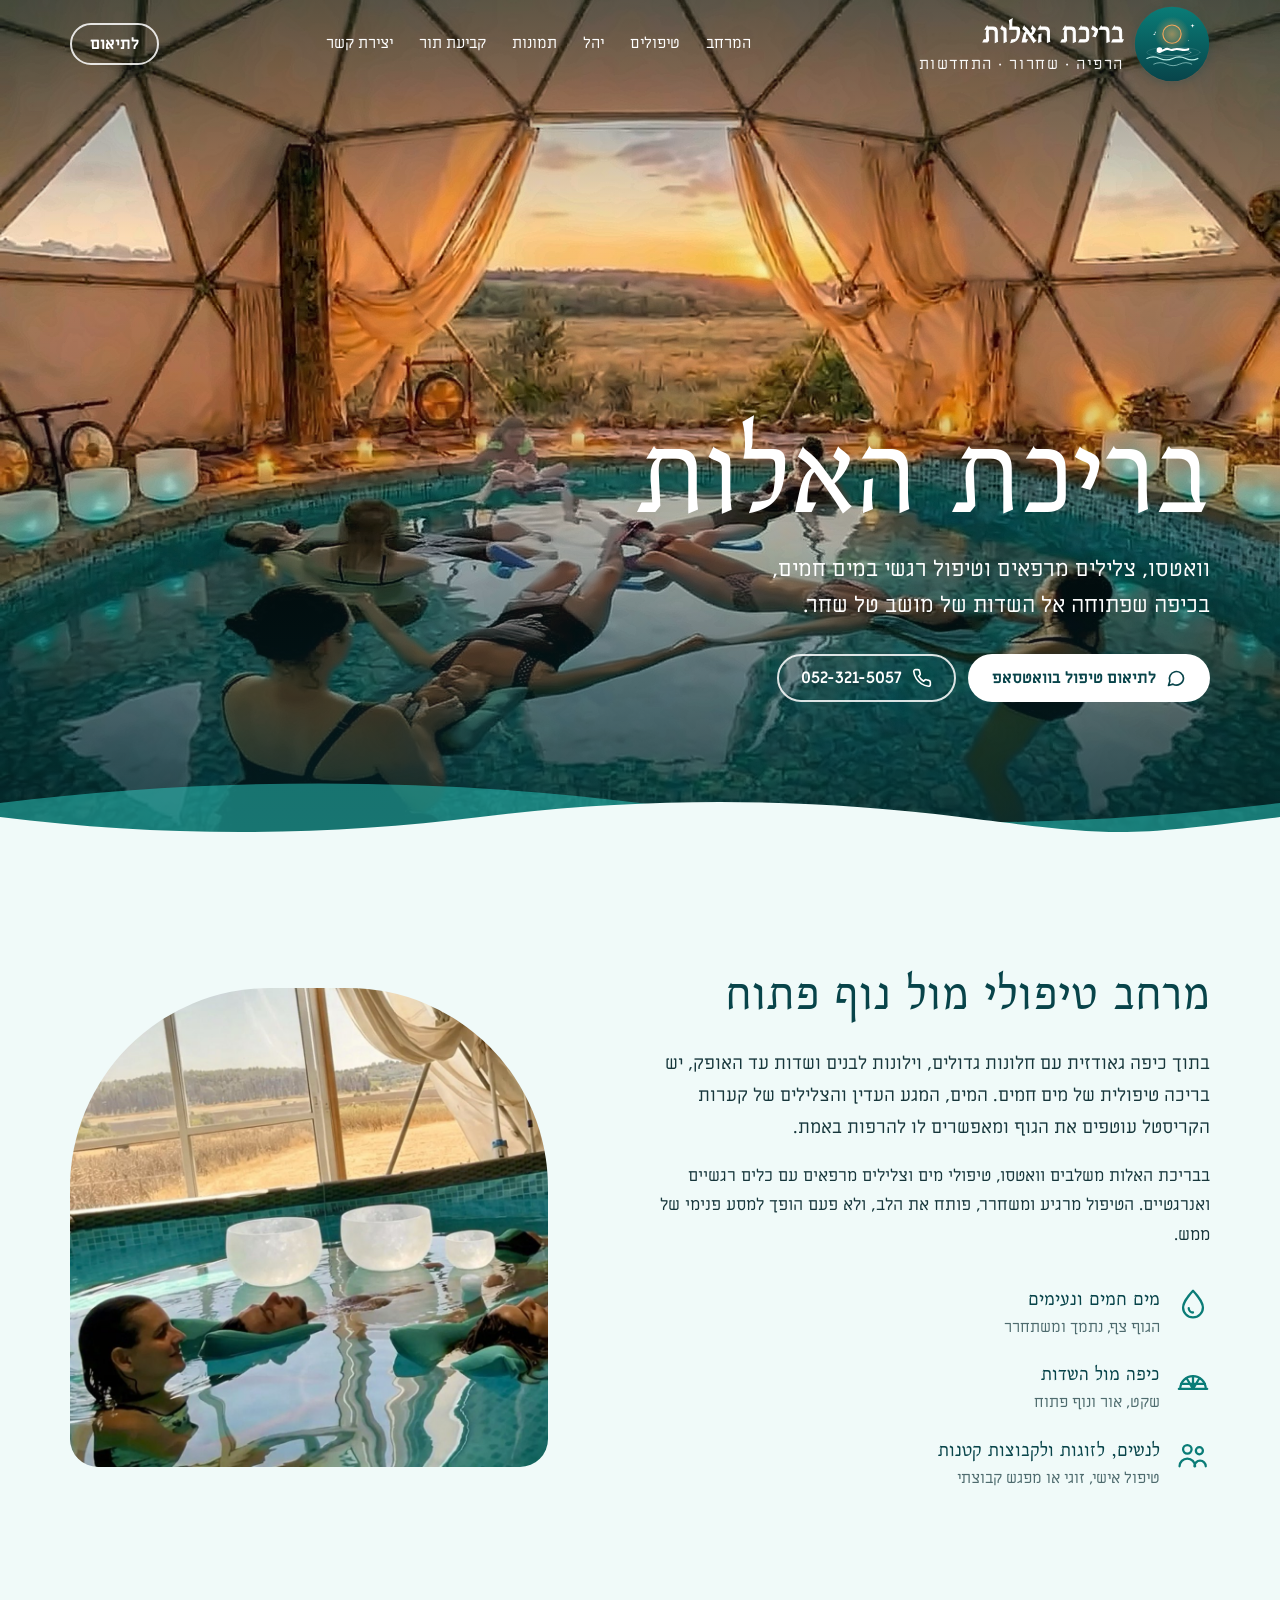
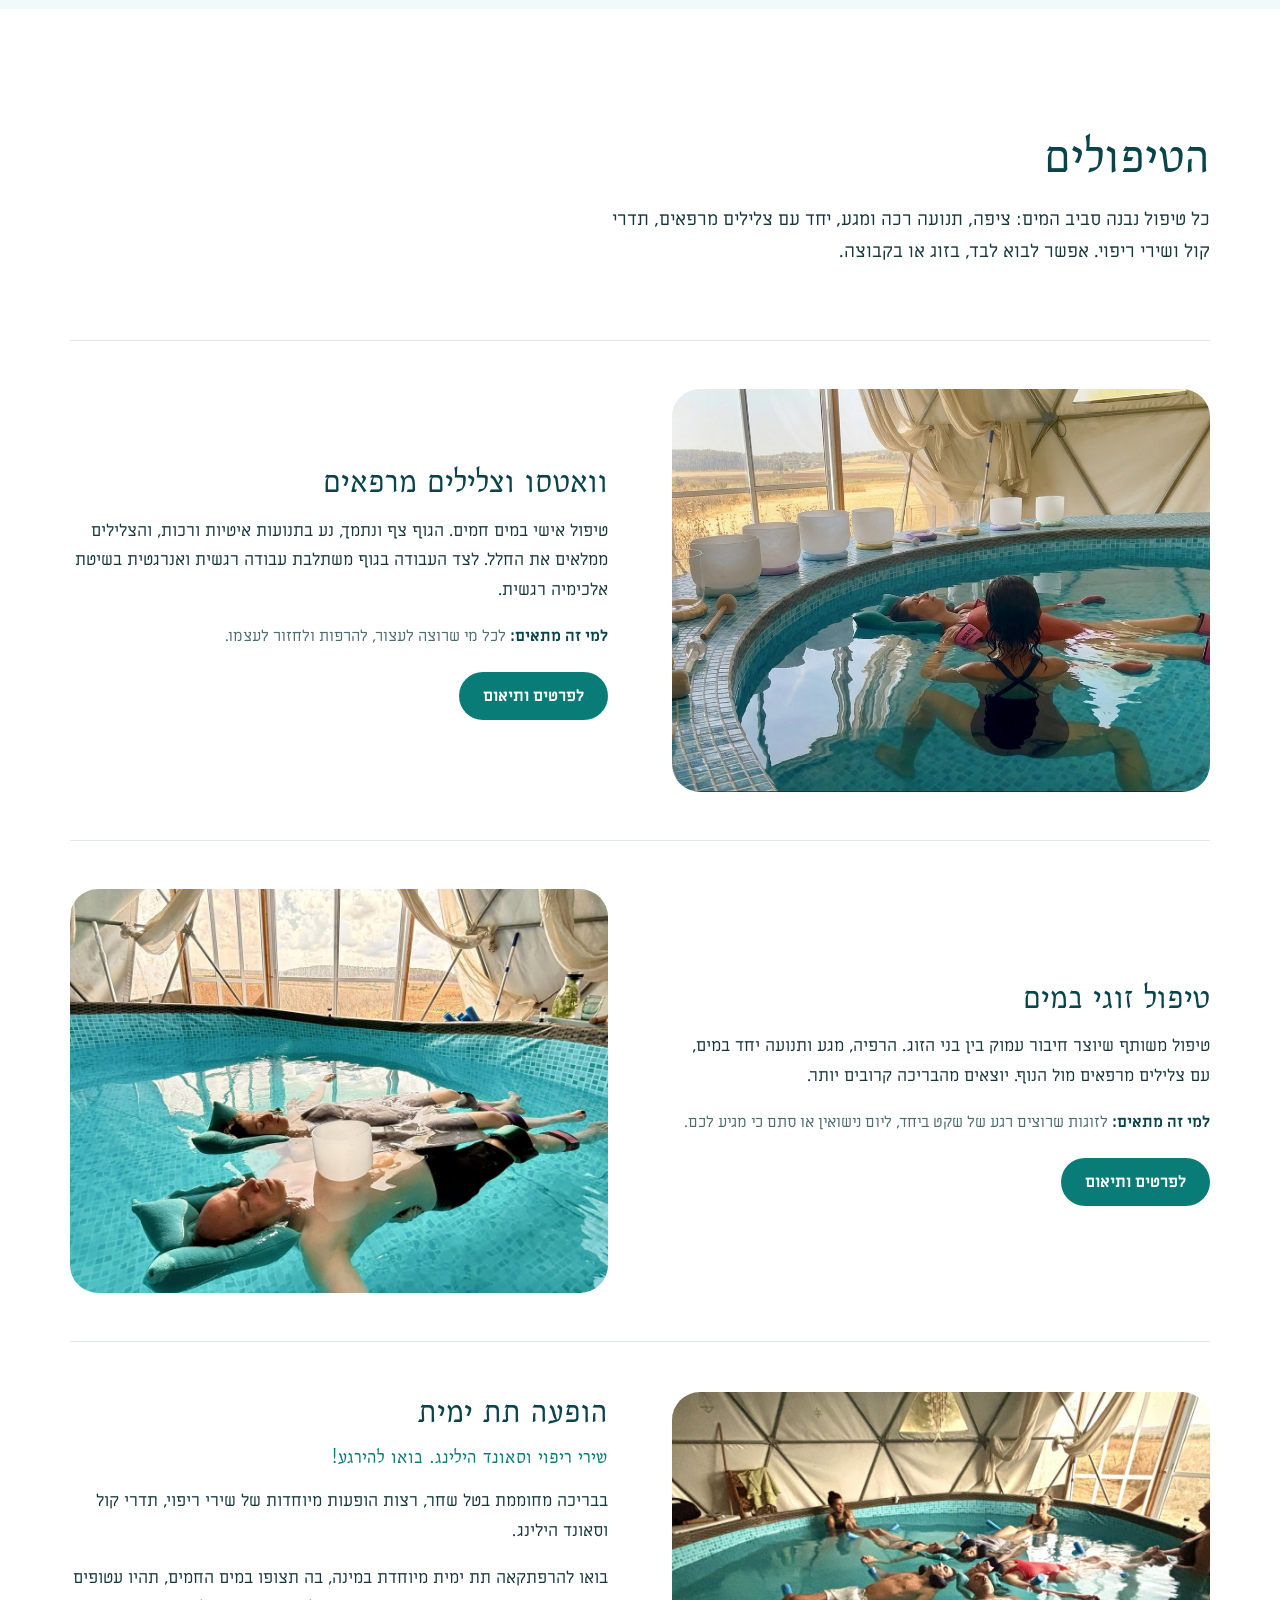
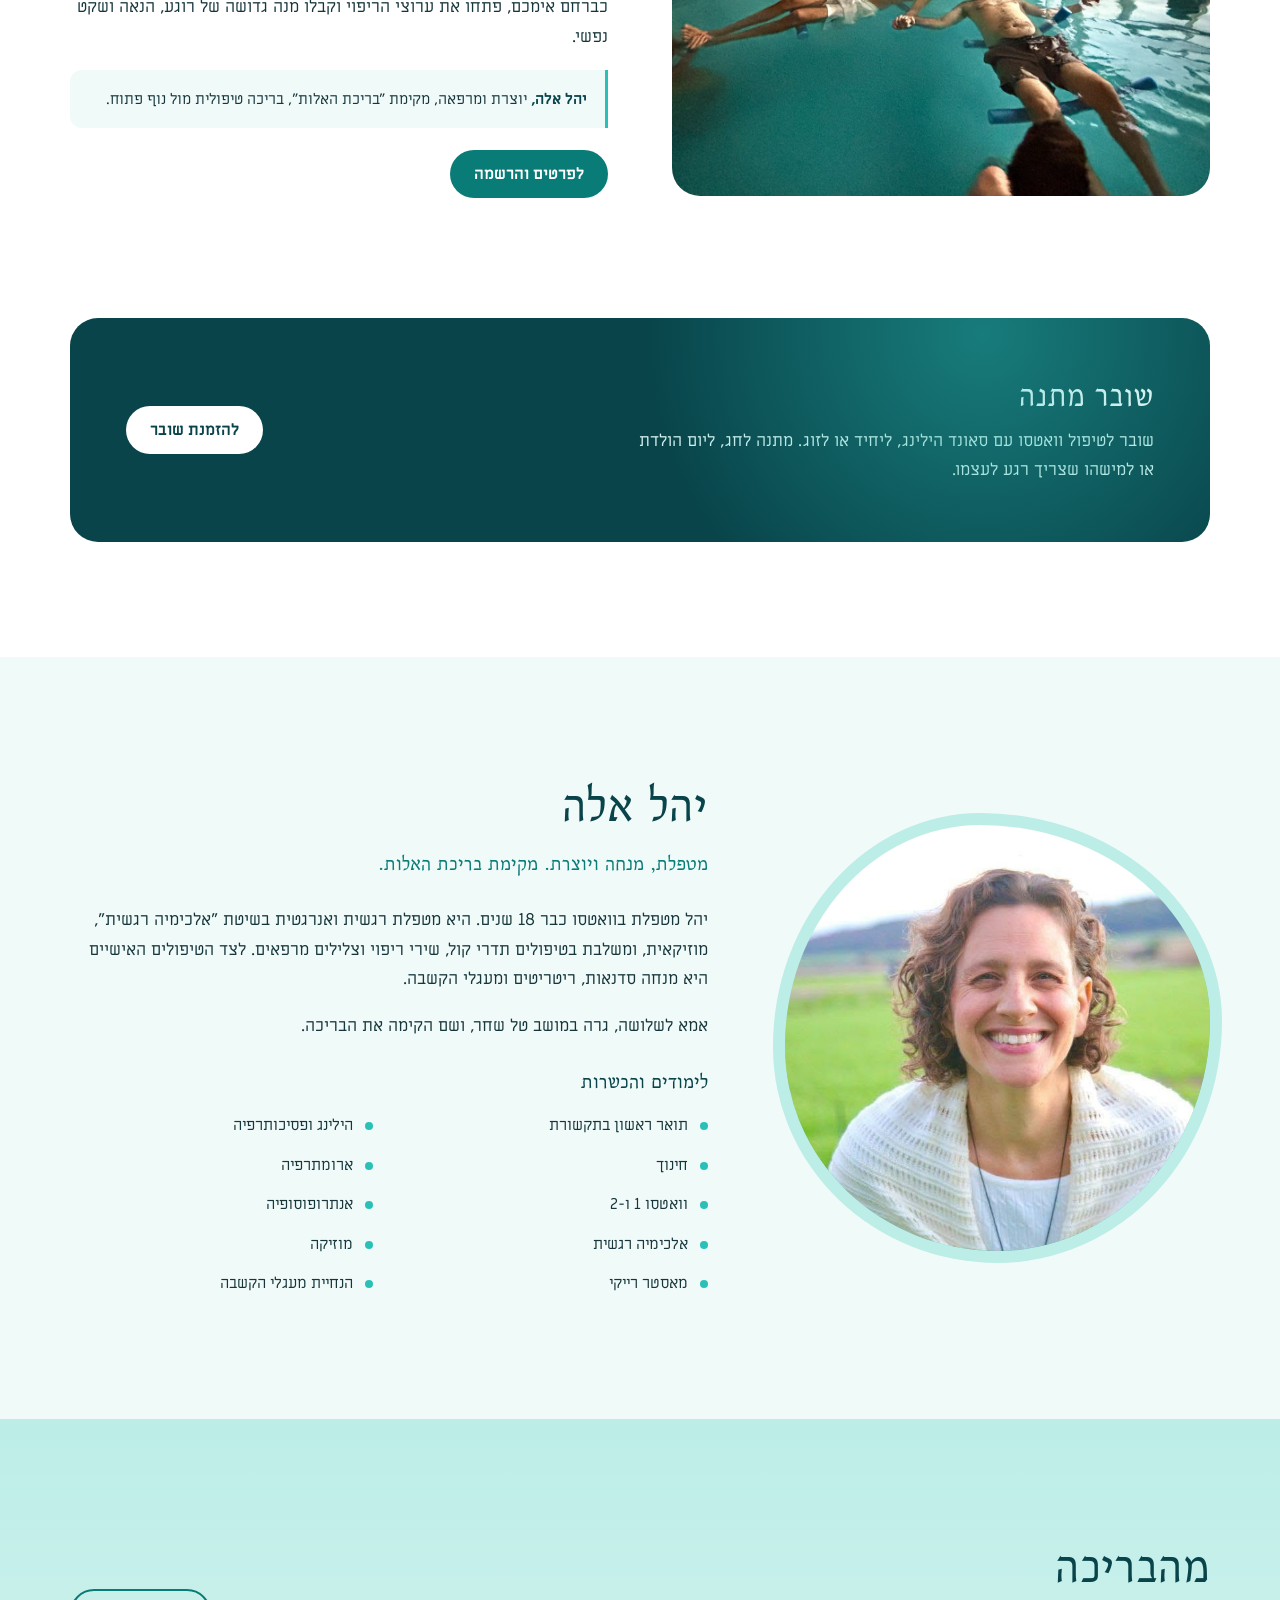
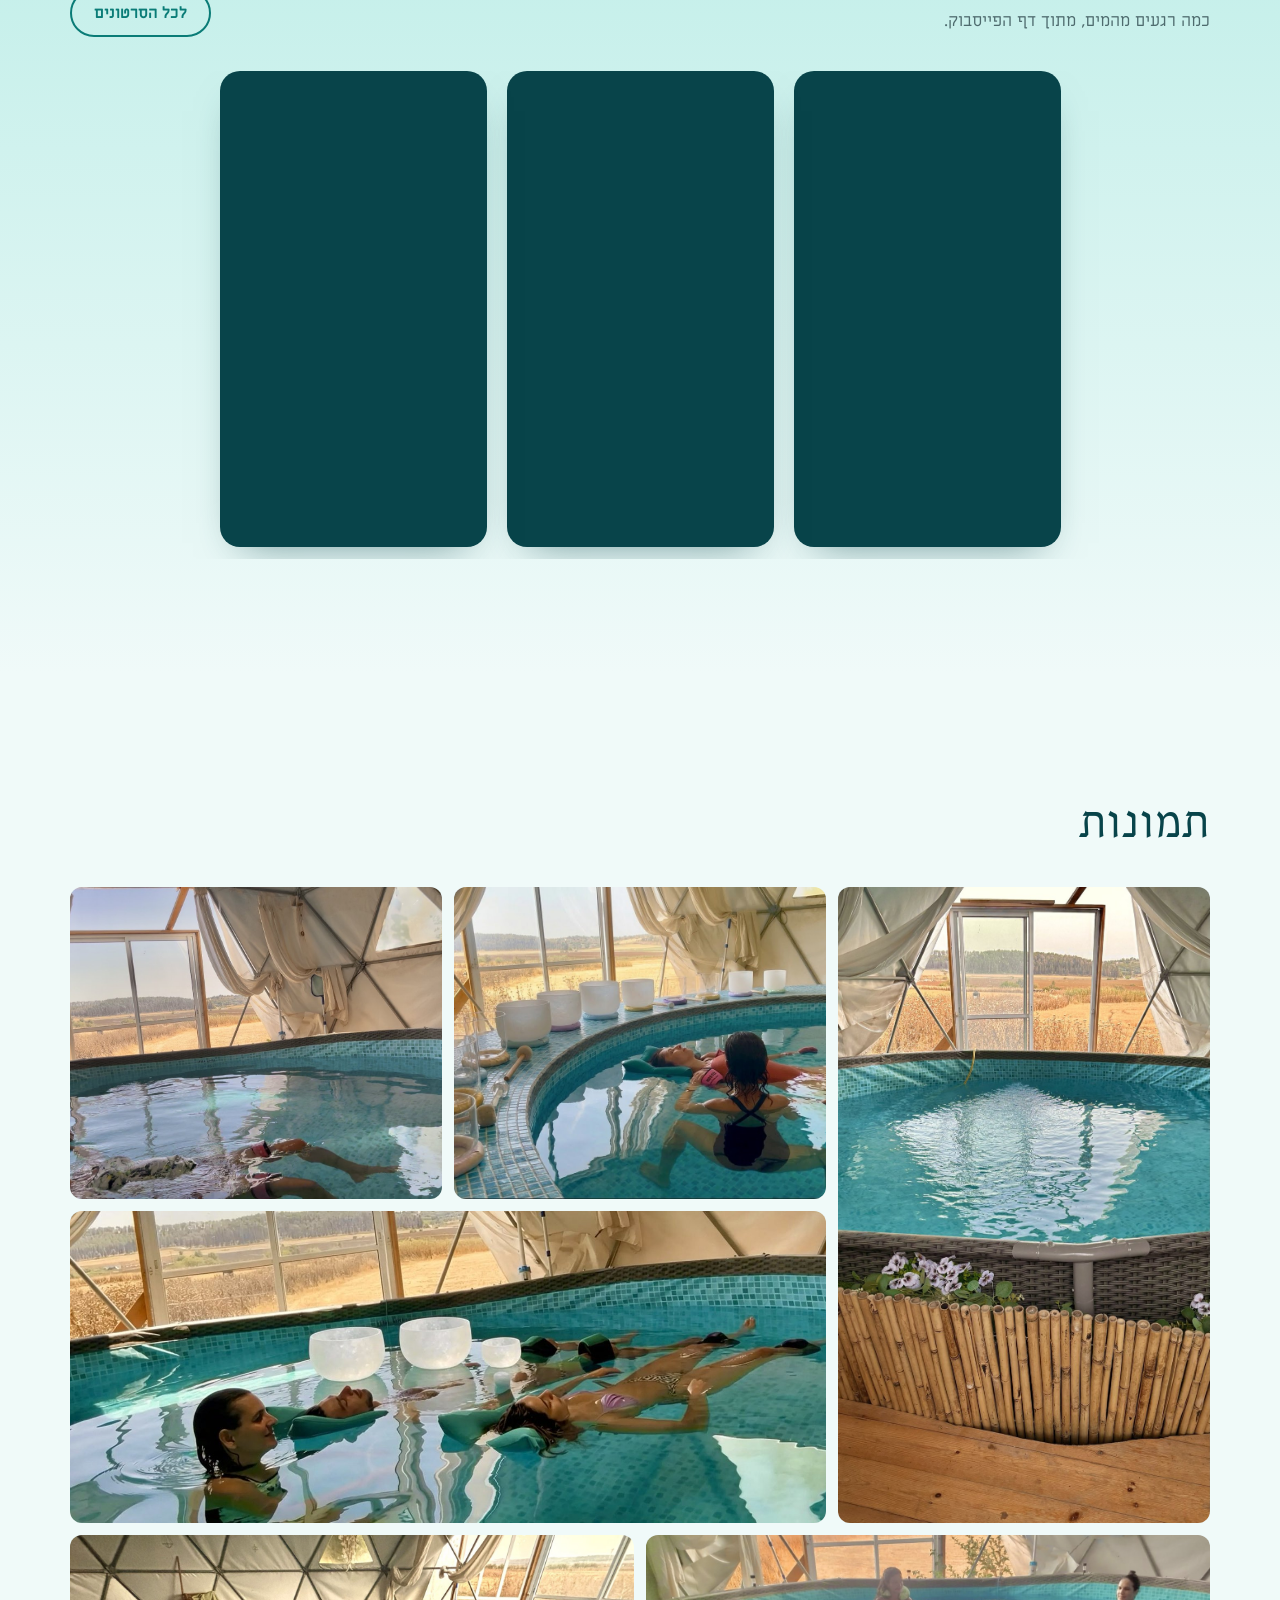
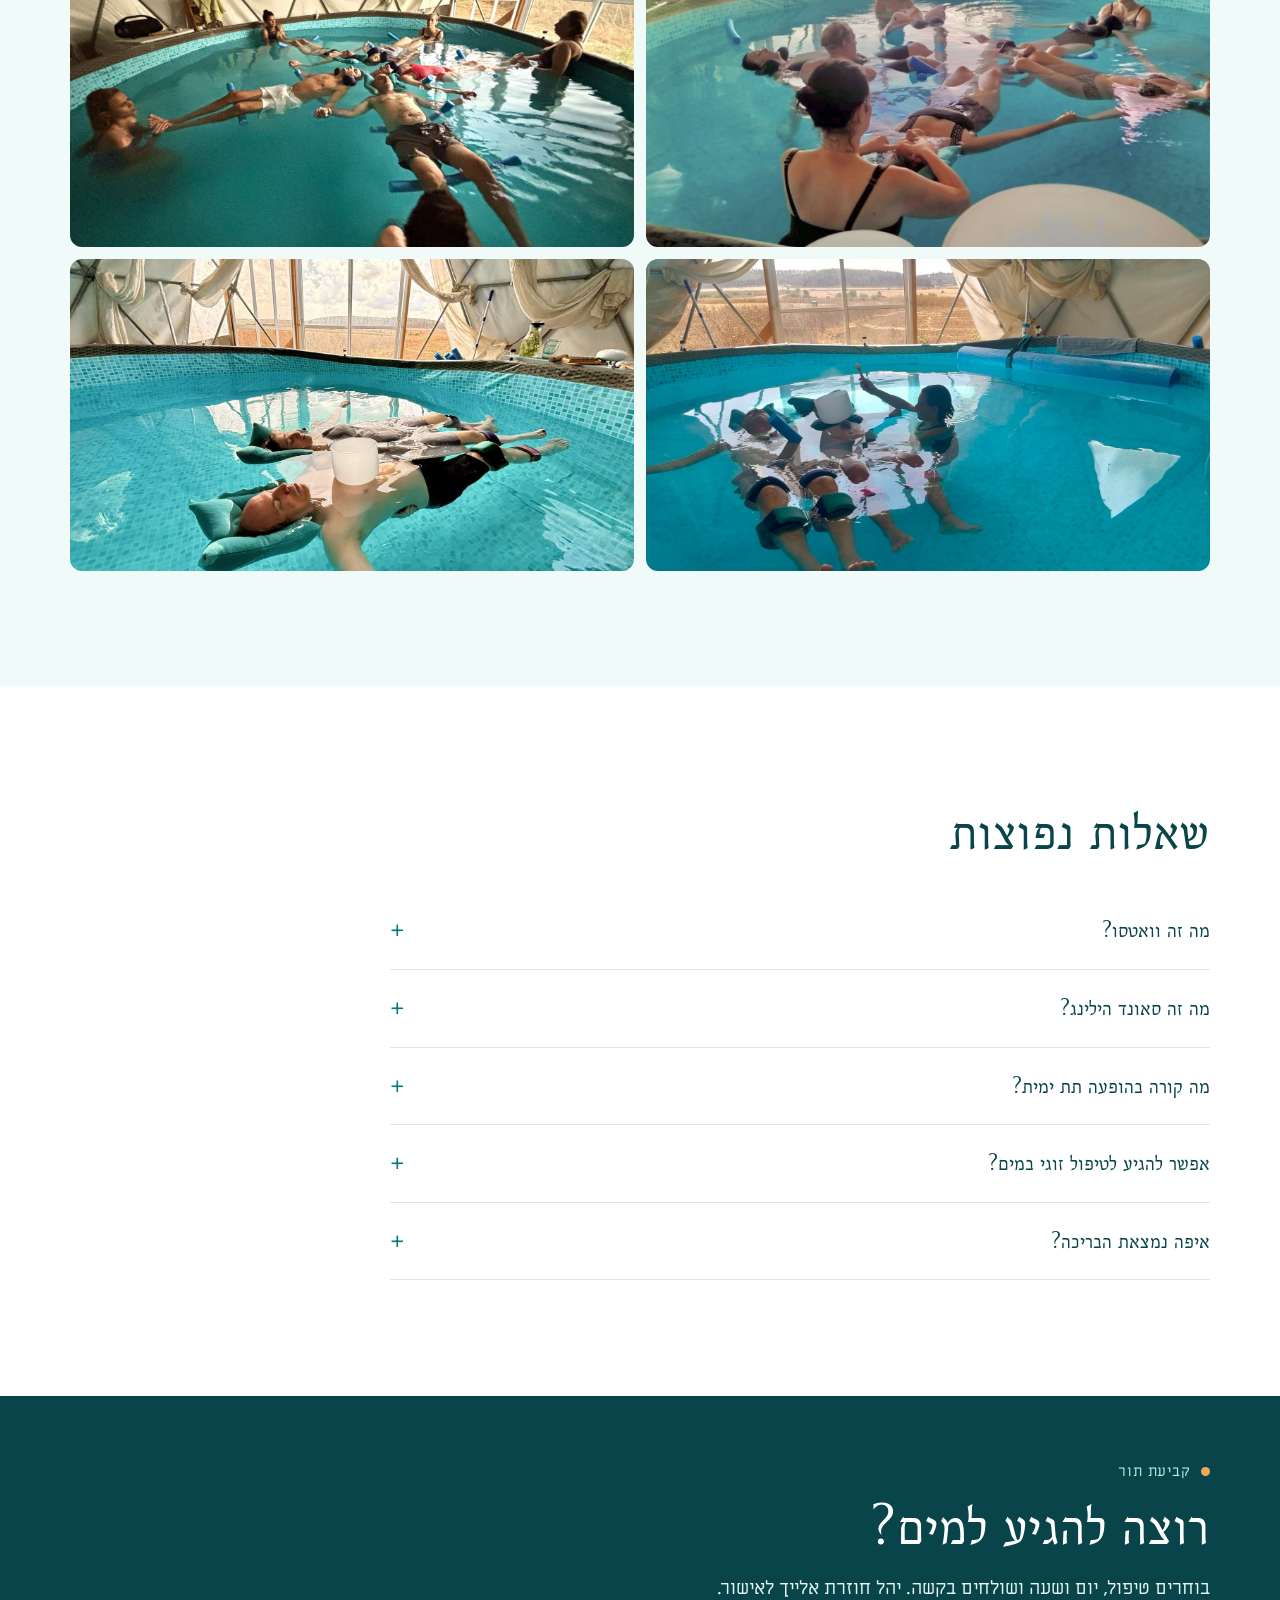
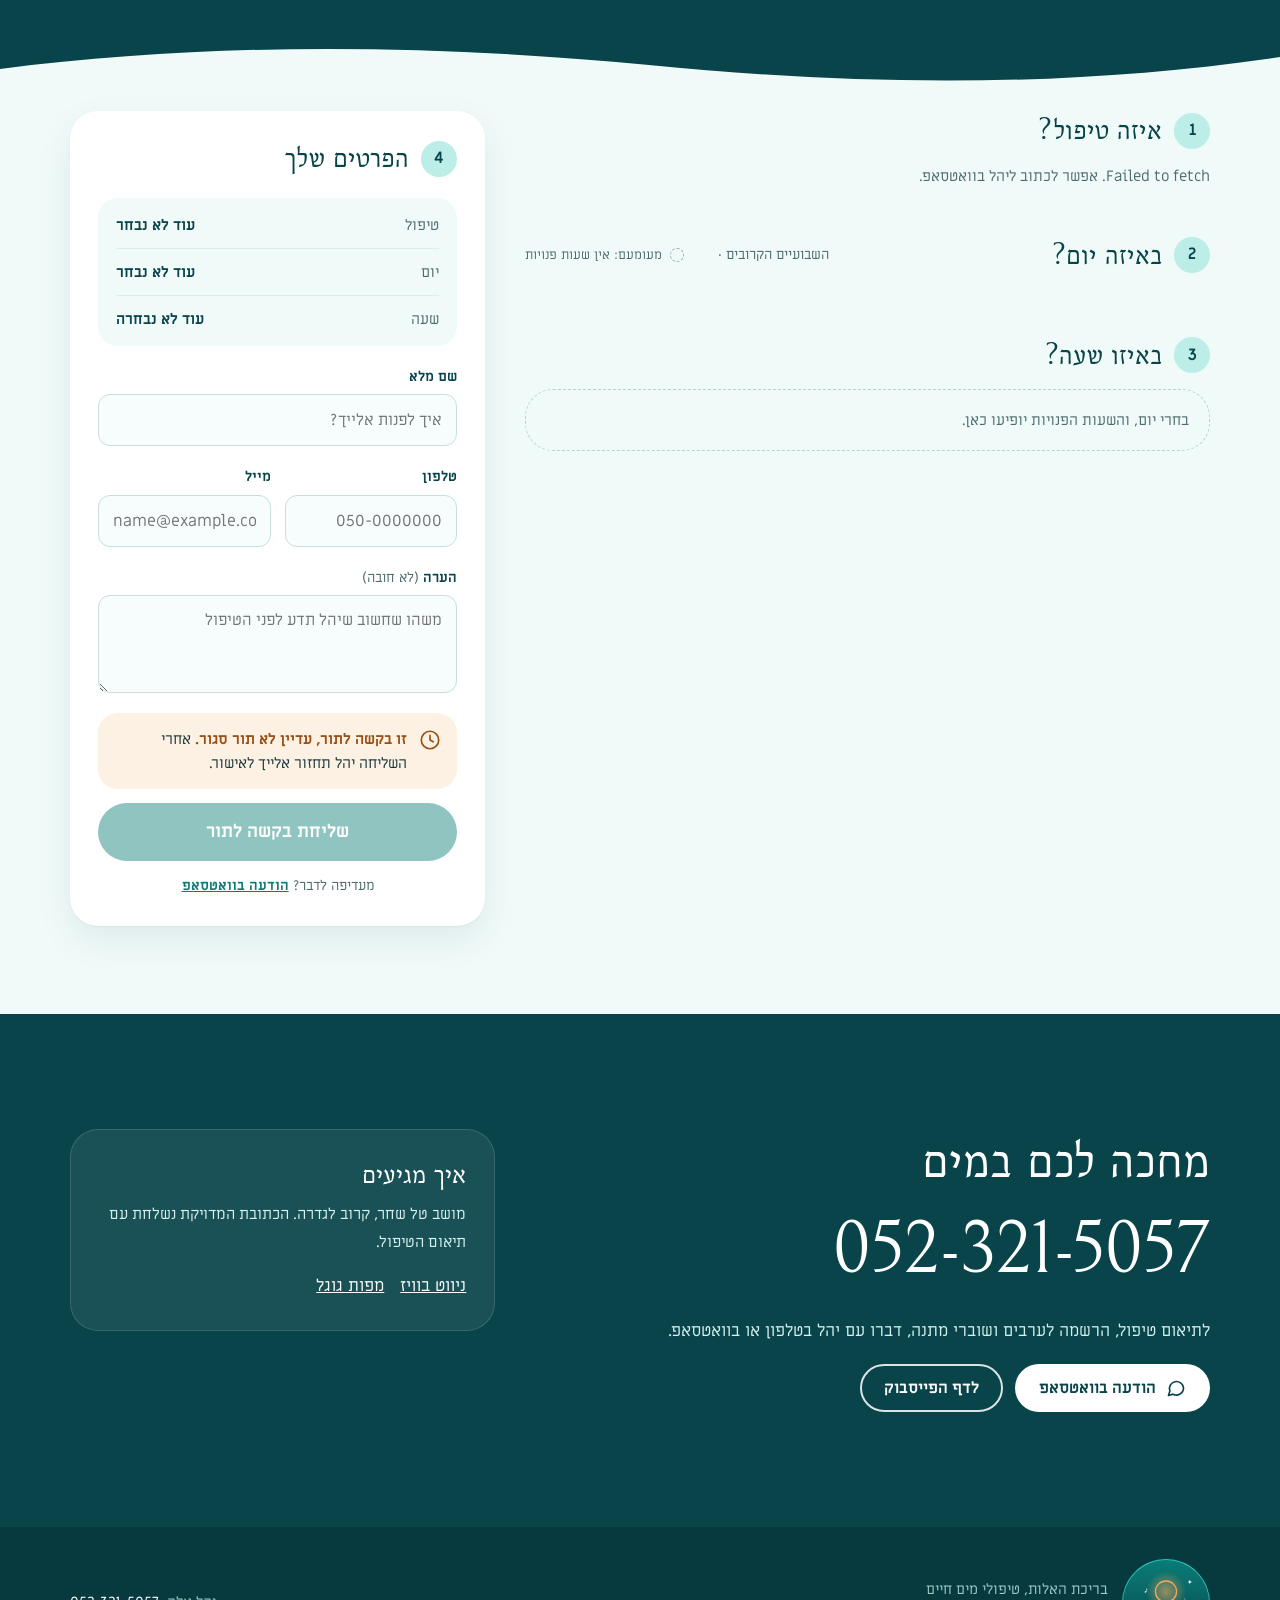
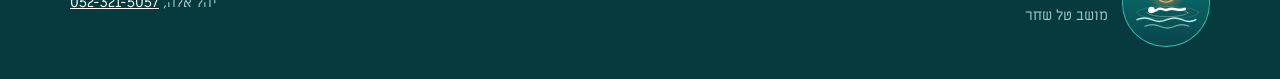
==== commit bcd6d25c: "הסרת צלילים במים מהטיפולים, והתמונה שלו עברה להופעה התת ימית Co-Authored-By: Claude Opus 5.5 <norepl" ====
--- a/index.html
+++ b/index.html
@@ -81,13 +81,6 @@
    "@type": "Offer",
    "itemOffered": {
     "@type": "Service",
-    "name": "צלילים במים: ערב סאונד הילינג קבוצתי"
-   }
-  },
-  {
-   "@type": "Offer",
-   "itemOffered": {
-    "@type": "Service",
     "name": "הופעה תת ימית: שירי ריפוי וסאונד הילינג"
    }
   },
@@ -205,21 +198,6 @@
 
       <article class="t-row">
         <figure><img src="images/treat-sounds.jpg" alt="קבוצה צפה במעגל בבריכה בתוך הכיפה, מול השדות" loading="lazy"></figure>
-        <div>
-          <h3>צלילים במים</h3>
-          <span class="price">300 ₪ למשתתף/ת</span>
-          <p>ערב קבוצתי של ציפה והרפיה עמוקה: ציפת מנדלות, חילופי טיפולים ומוזיקה מלטפת של סאונד הילינג, לרוב לצבעי השקיעה. התנועה והמגע מאפשרים לצלילים לגעת עמוק ולהרגיע את מערכת העצבים.</p>
-          <div class="cohost"><b>מנחים: יהל אלה וארז בן שמחון.</b> ארז הוא מוזיקאי ויוצר, מטפל בצלילים מרפאים בשילוב שיאצו ותמציות פרחי באך, ומורה לגיטרה ודיג'רידו.</div>
-          <p class="for"><b>מועדים:</b> הערבים הקרובים מתפרסמים בדף הפייסבוק של בריכת האלות.</p>
-          <div class="t-actions">
-            <a class="btn btn-primary" href="https://wa.me/972523215057?text=%D7%94%D7%99%D7%99%20%D7%99%D7%94%D7%9C%2C%20%D7%90%D7%A9%D7%9E%D7%97%20%D7%9C%D7%94%D7%99%D7%A8%D7%A9%D7%9D%20%D7%9C%D7%A2%D7%A8%D7%91%20%D7%A6%D7%9C%D7%99%D7%9C%D7%99%D7%9D%20%D7%91%D7%9E%D7%99%D7%9D%20%D7%94%D7%A7%D7%A8%D7%95%D7%91" target="_blank" rel="noopener">להרשמה לערב הקרוב</a>
-            <a class="btn btn-ghost" href="https://www.facebook.com/profile.php?id=61591898309409" target="_blank" rel="noopener">למועדים בפייסבוק</a>
-          </div>
-        </div>
-      </article>
-
-      <article class="t-row">
-        <figure><img src="images/treat-underwater.jpg" alt="מטופלים צפים במעגל בבריכה בתוך הכיפה בשקיעה, עם נרות וקערות קריסטל מסביב" loading="lazy"></figure>
         <div>
           <h3>הופעה תת ימית</h3>
           <p class="sub">שירי ריפוי וסאונד הילינג. בואו להירגע!</p>
@@ -434,7 +412,6 @@
           </a>
           <a class="btn btn-outline-light" href="https://www.facebook.com/profile.php?id=61591898309409" target="_blank" rel="noopener">לדף הפייסבוק</a>
         </div>
-        <p class="erez-line">לערבי "צלילים במים" אפשר לפנות גם לארז בן שמחון: <a href="tel:+972526299677" dir="ltr">052-629-9677</a>, ולעדכונים על סדנאות וריטריטים <a href="https://linktr.ee/erezzone1973" target="_blank" rel="noopener">בקישורים של ארז</a>.</p>
       </div>
       <div class="where">
         <h3>איך מגיעים</h3>
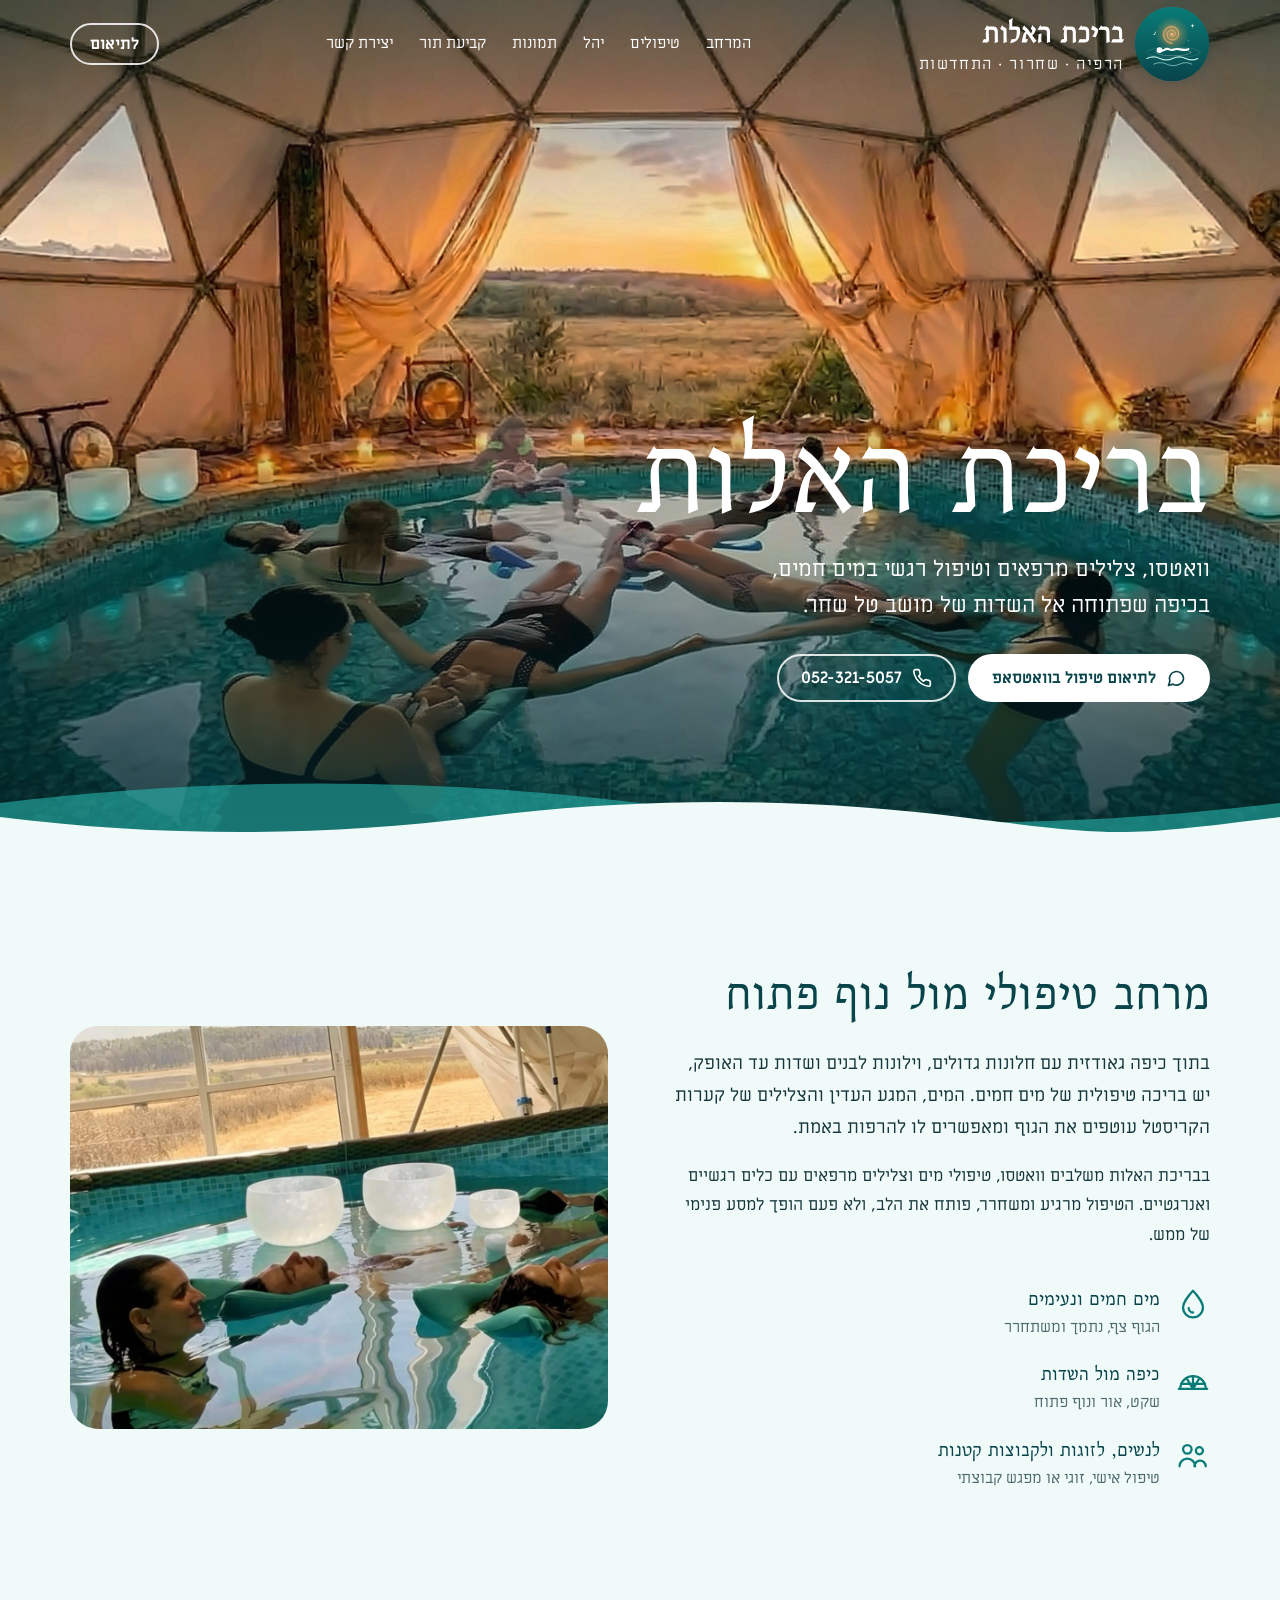
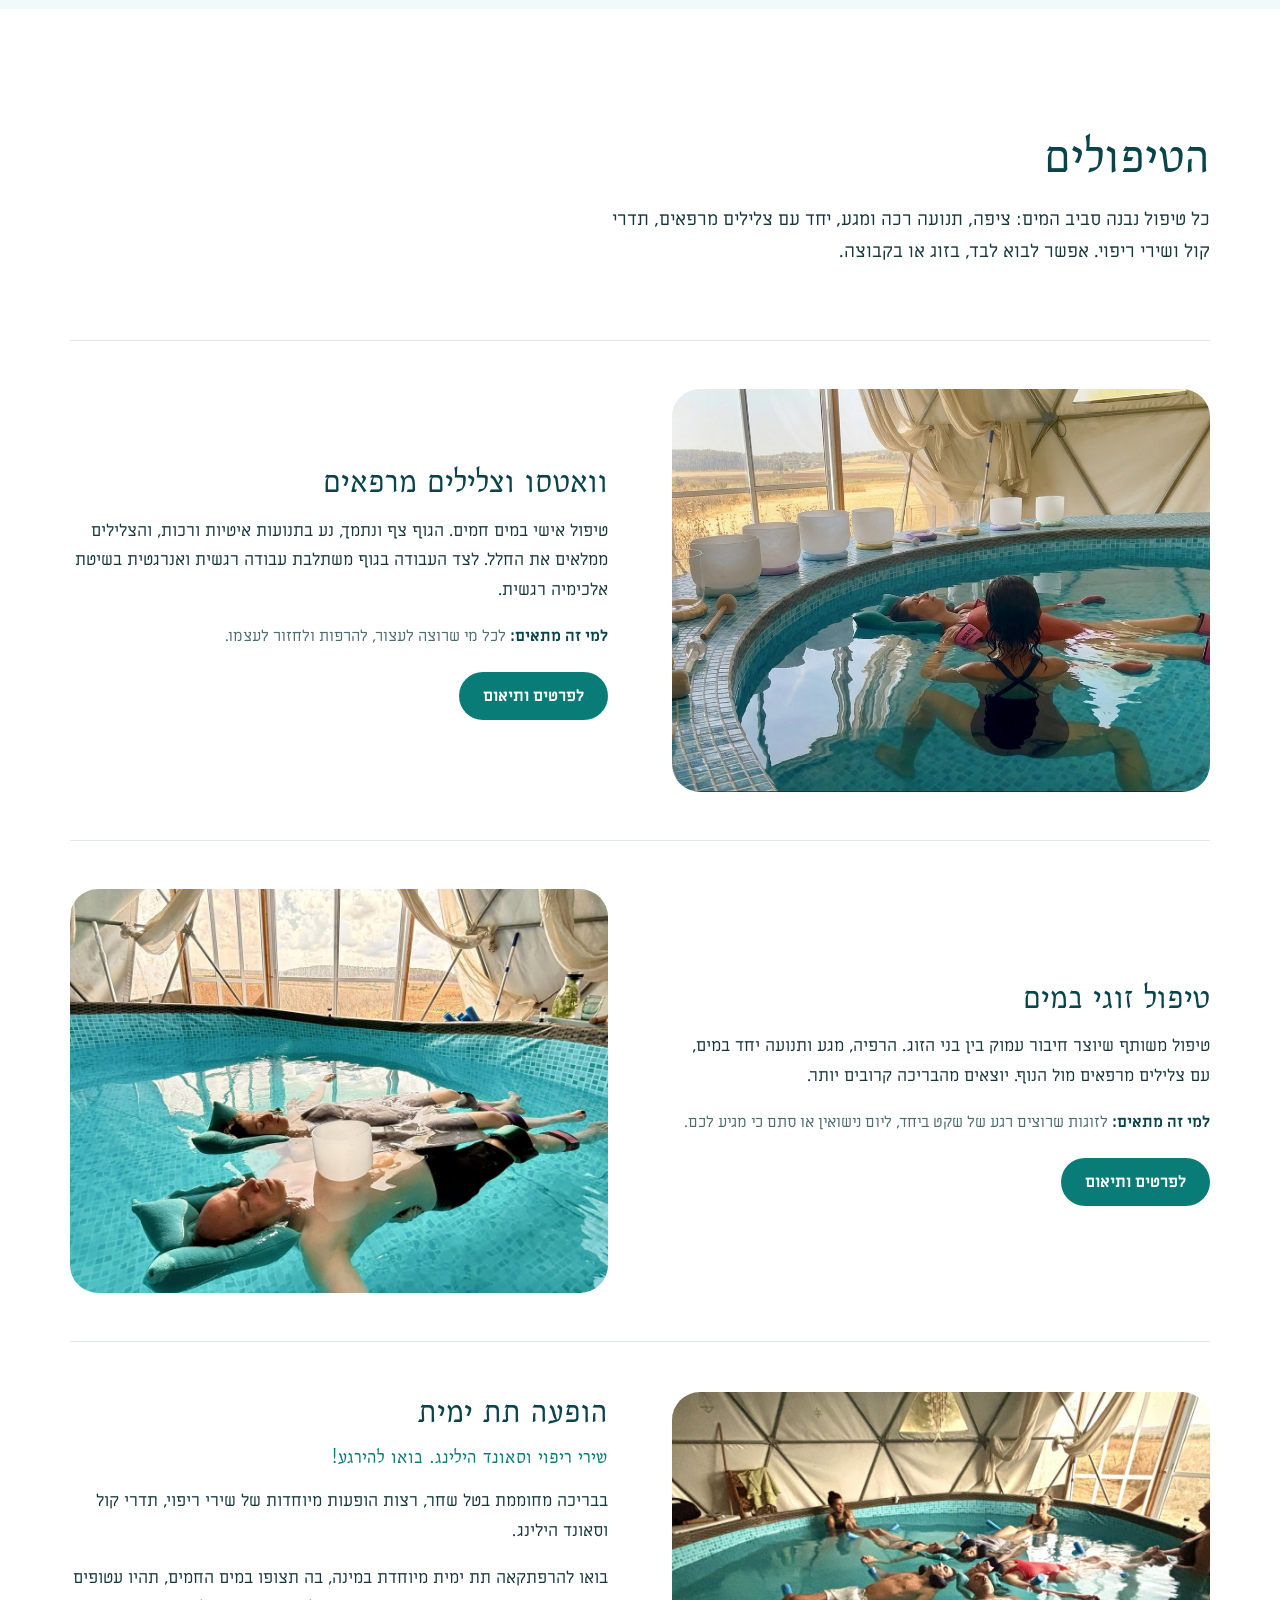
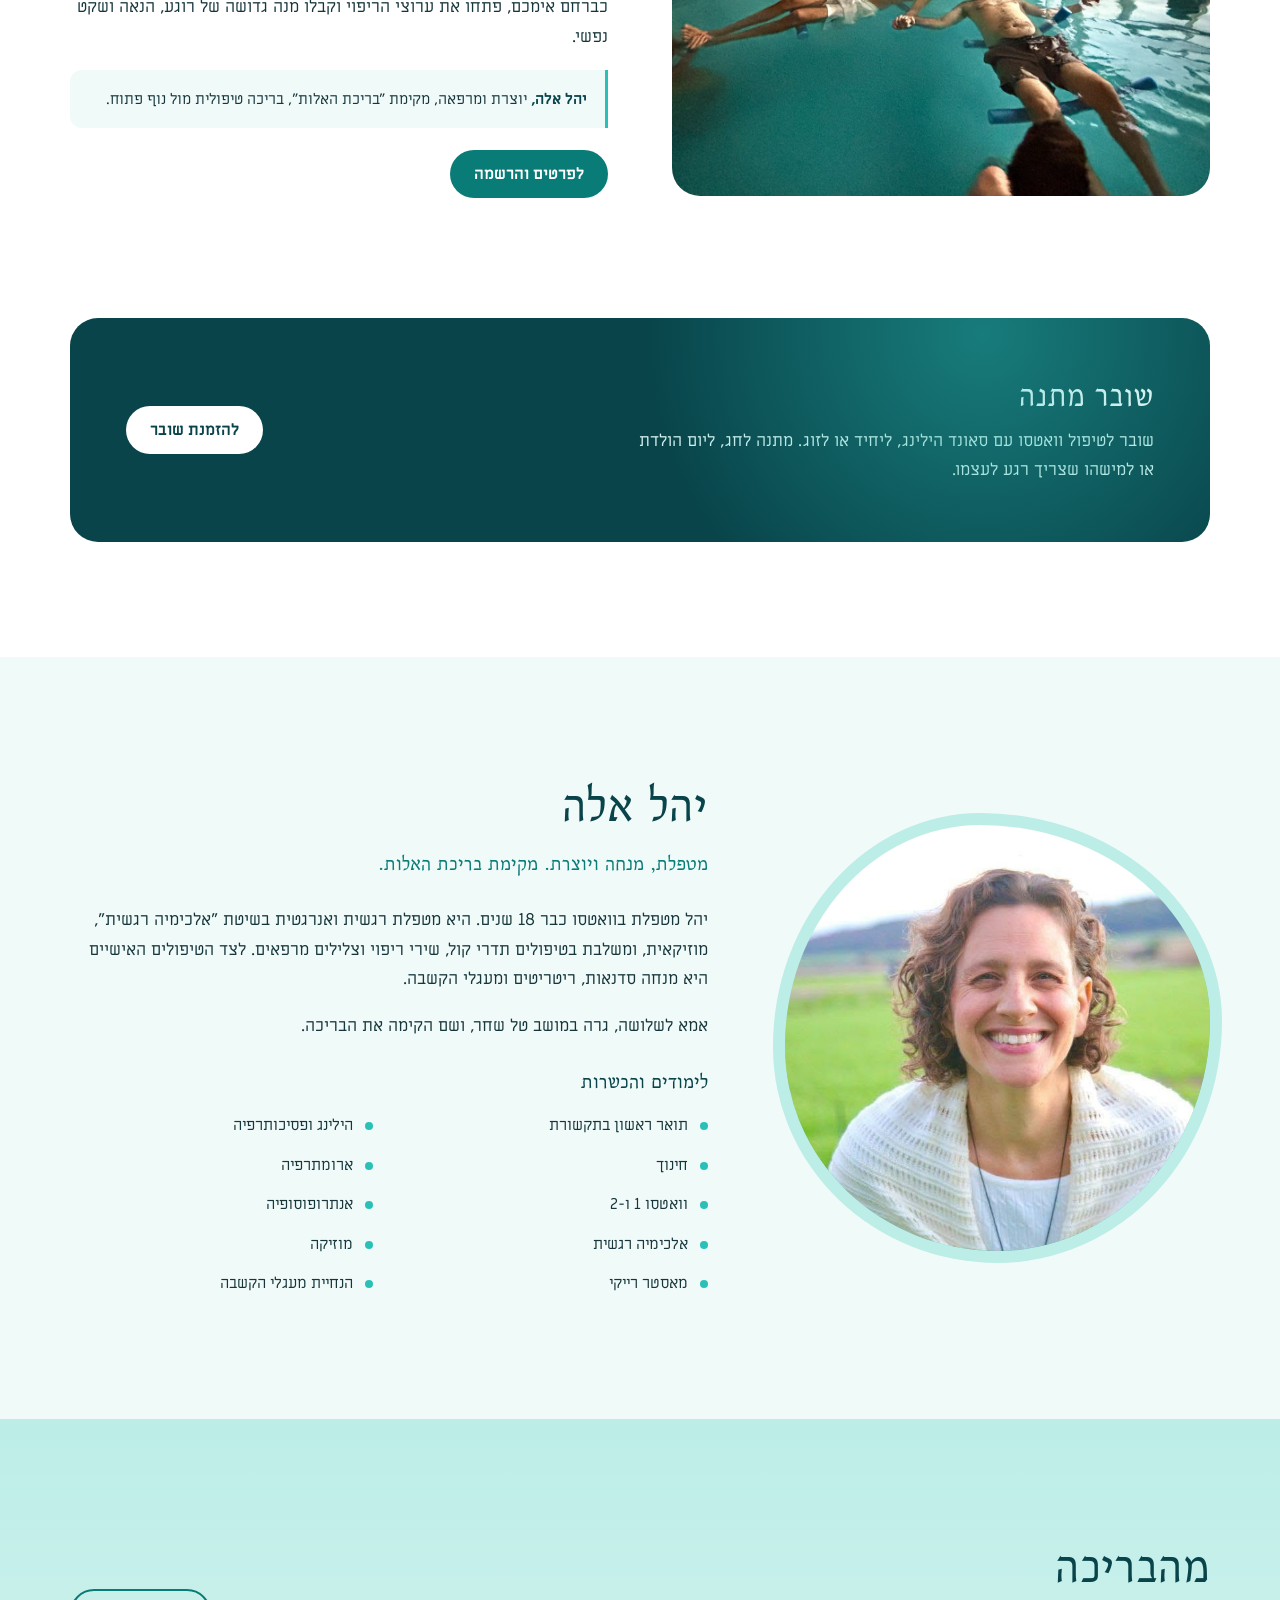
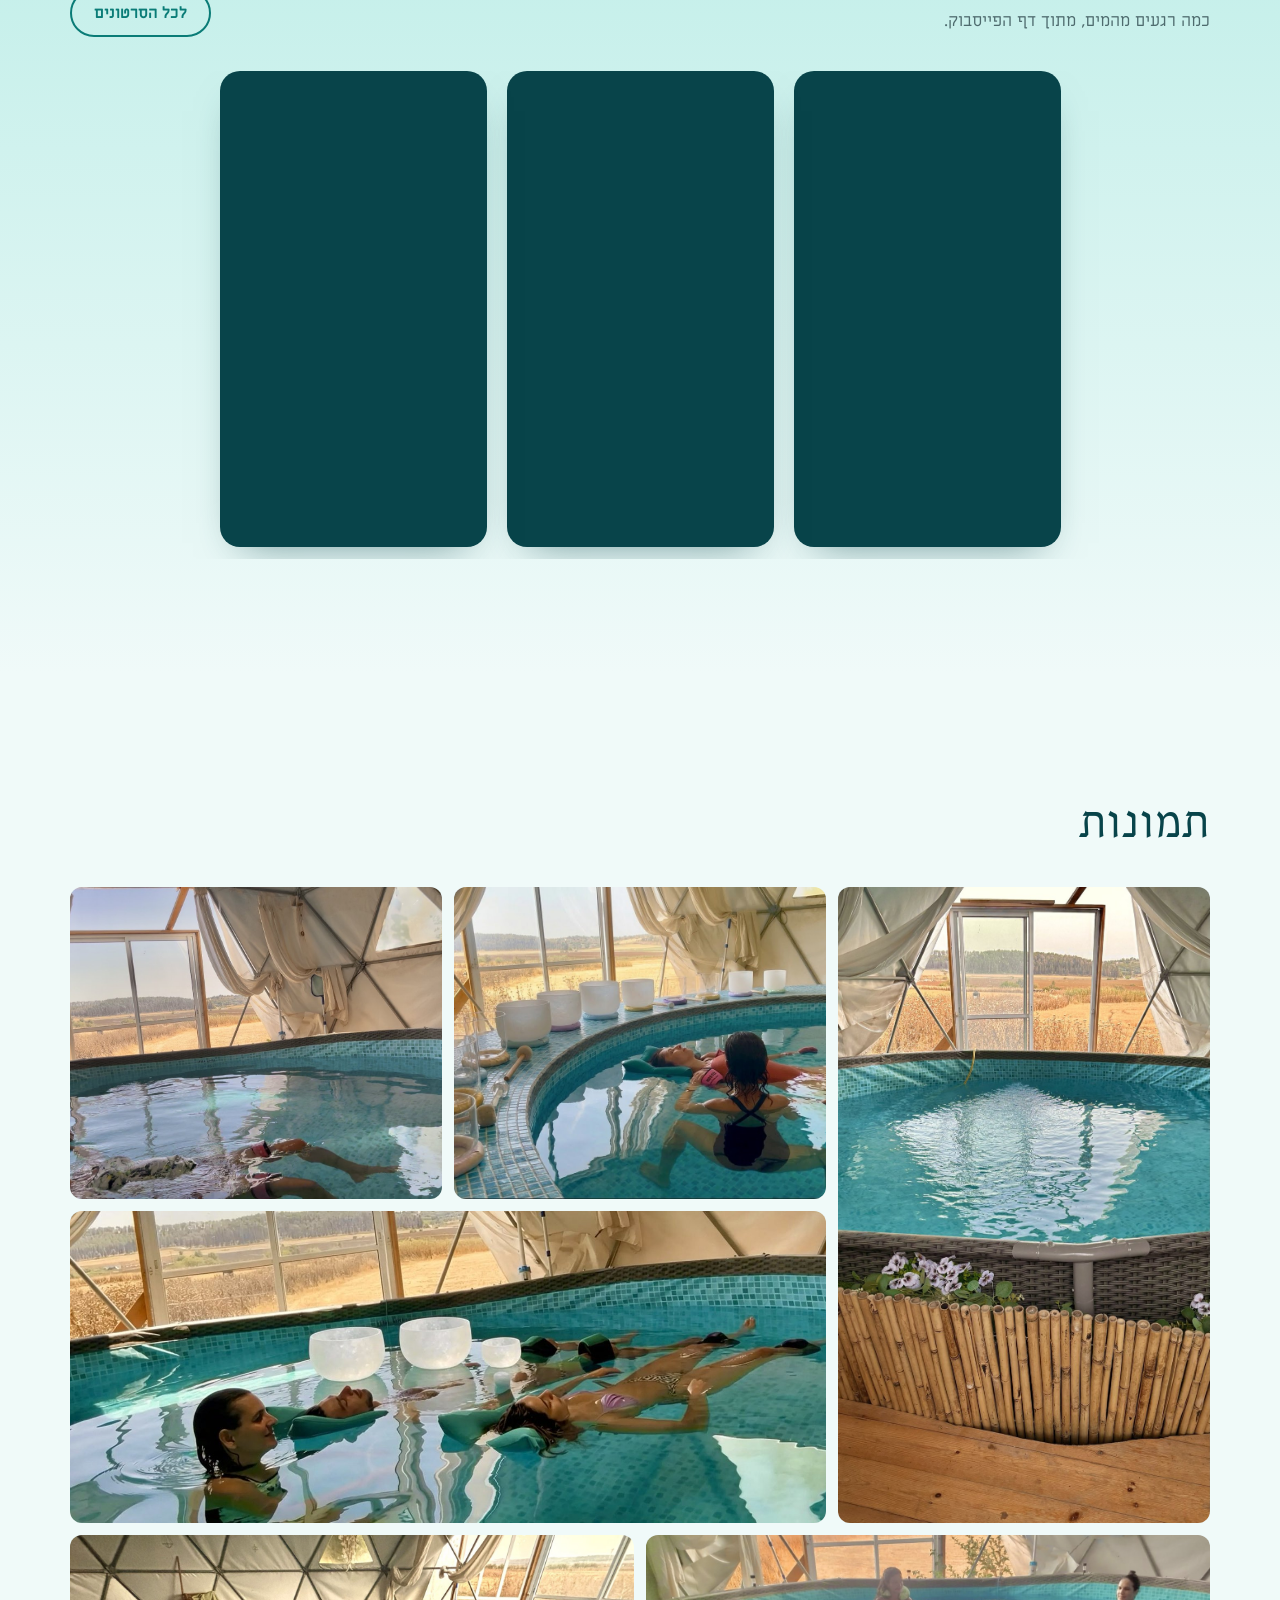
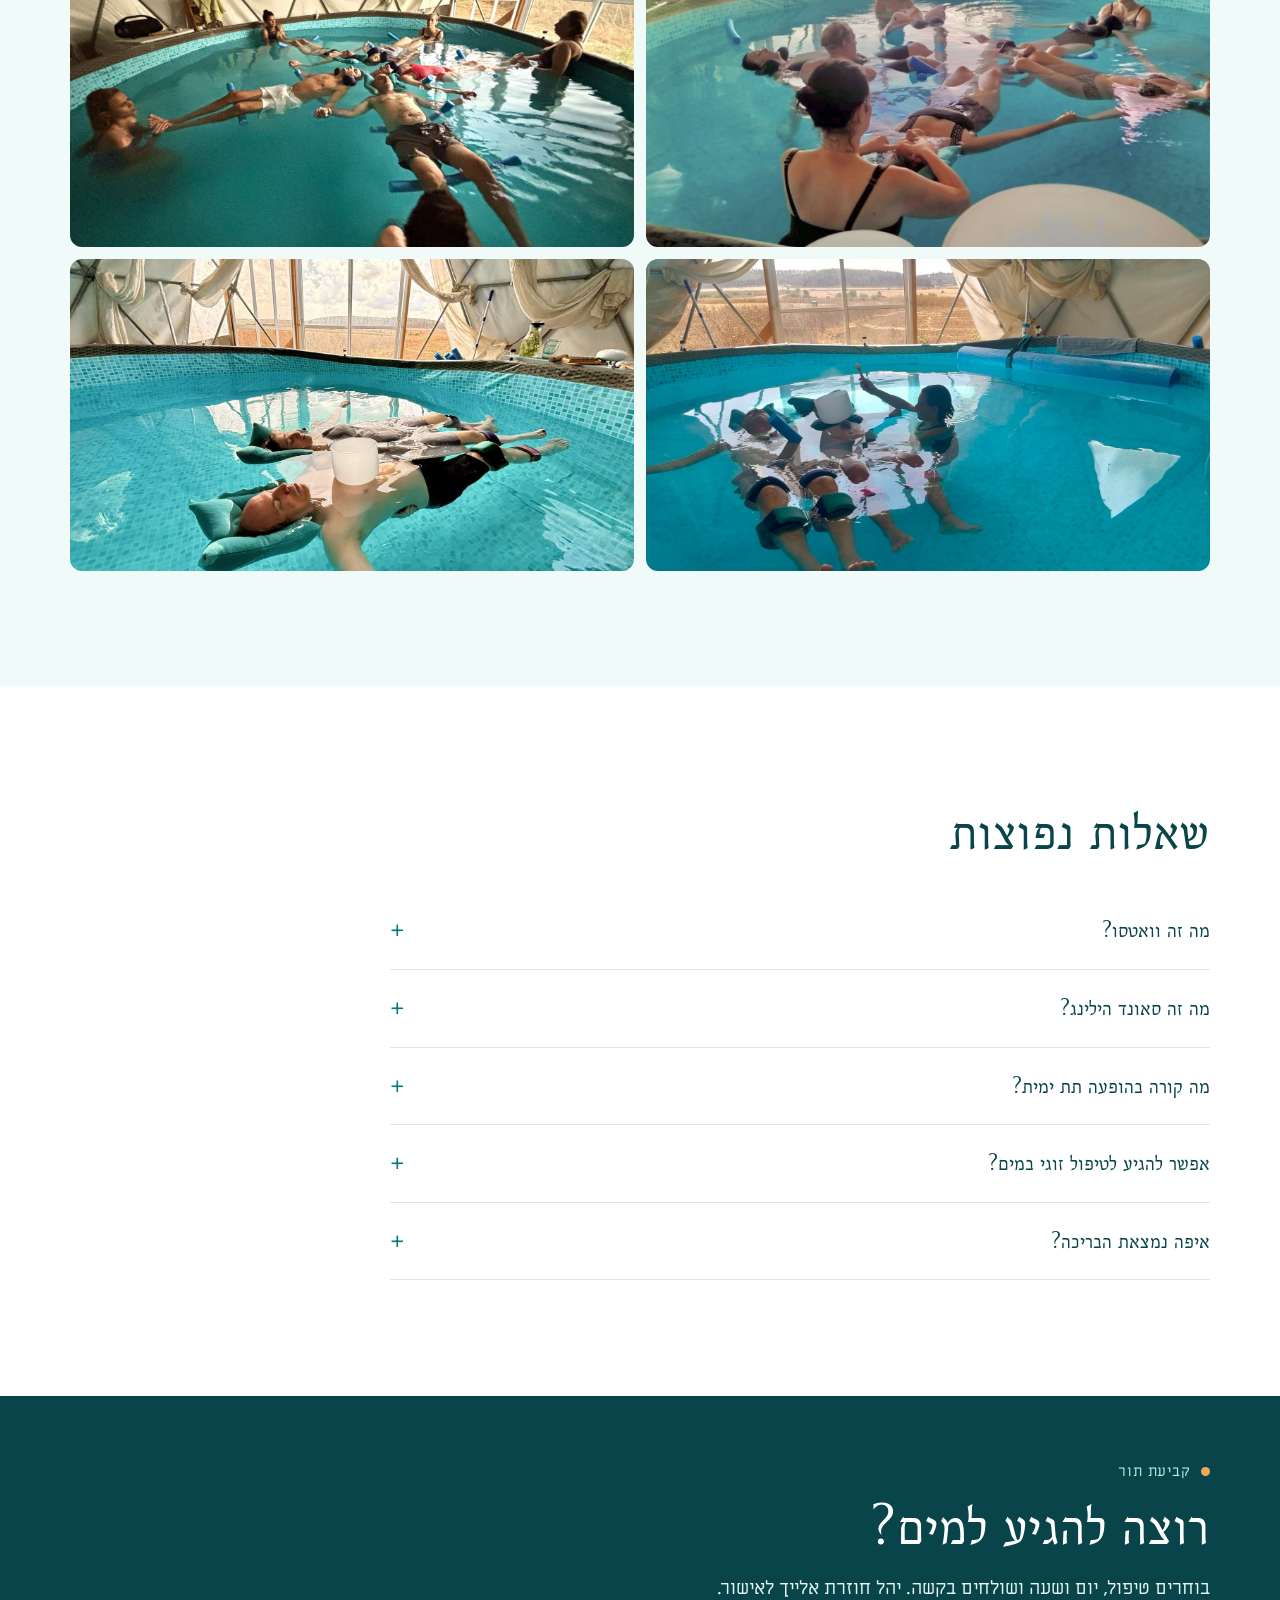
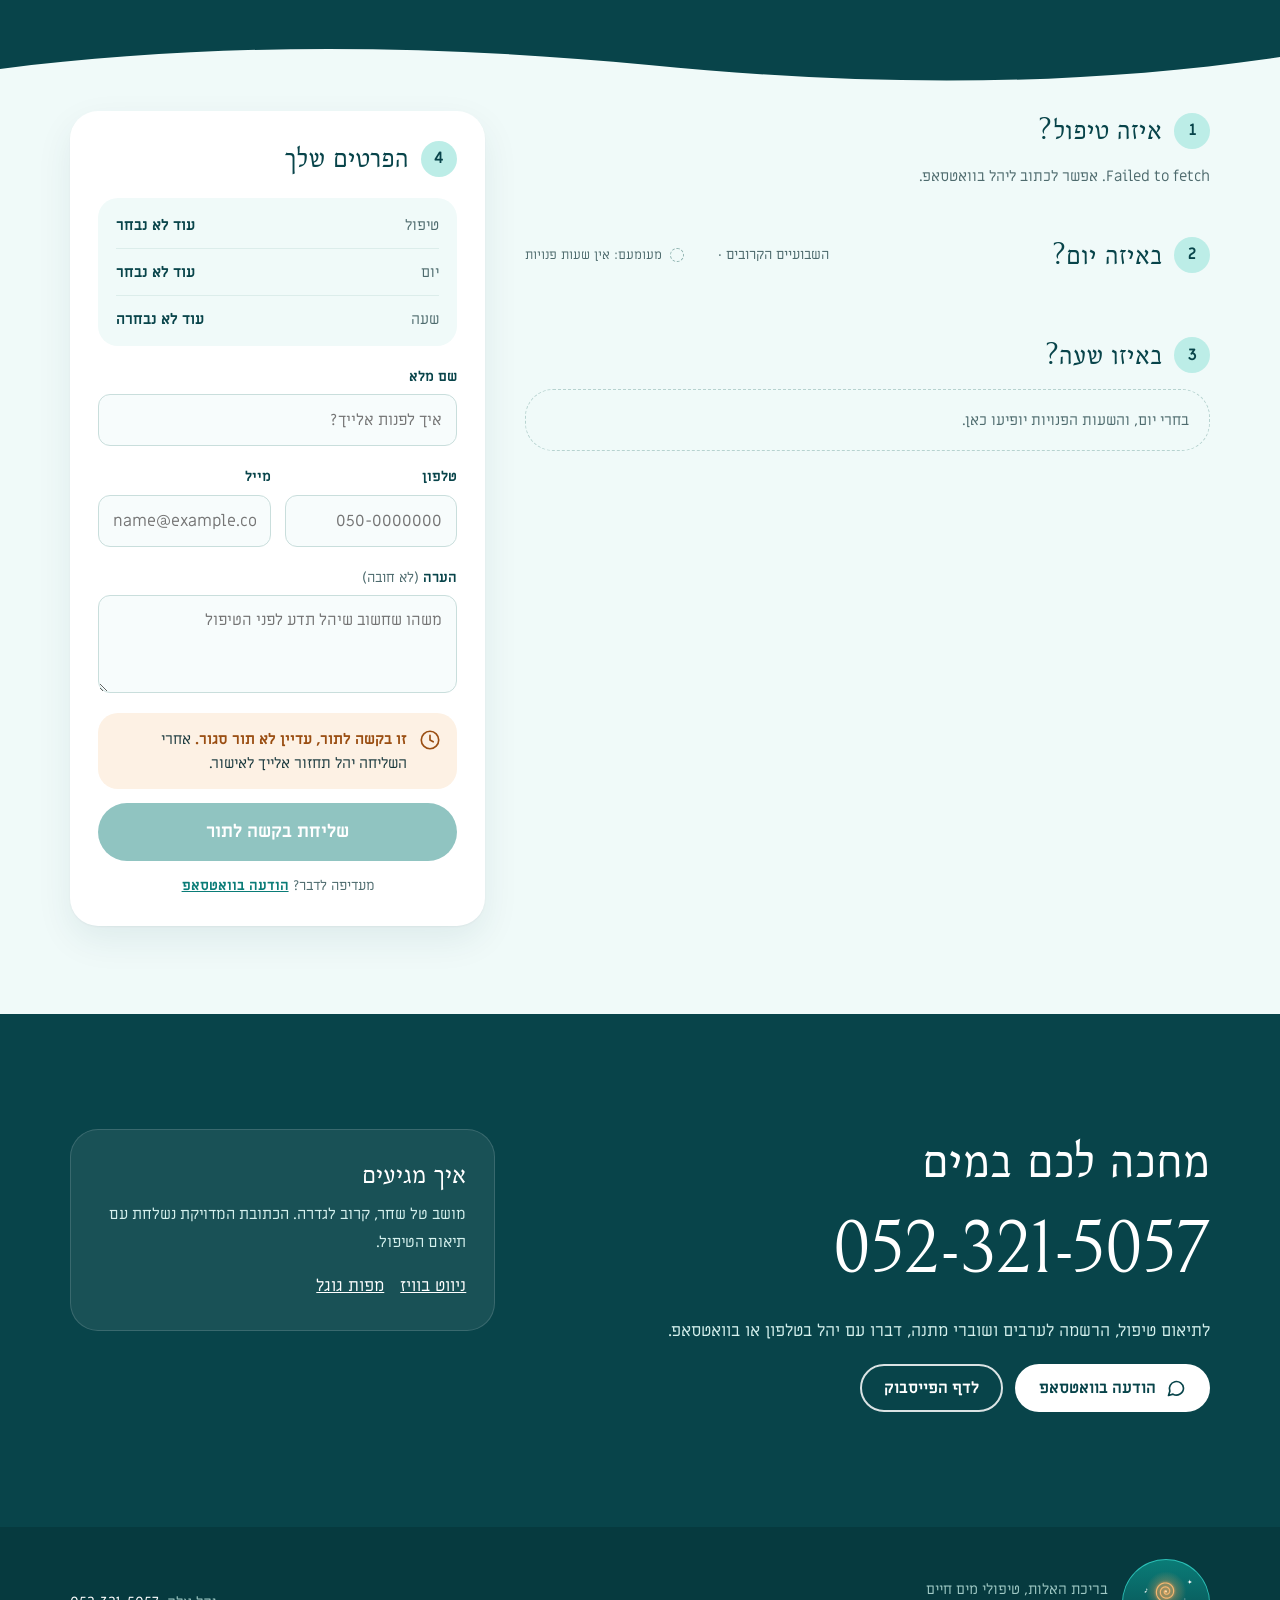
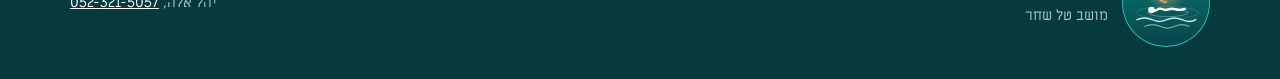
==== commit 191de64f: "לוגו: ספירלה צהובה עדינה במקום העיגול Co-Authored-By: Claude Opus 5.5 <noreply@anthropic.com> Claude" ====
--- a/index.html
+++ b/index.html
@@ -16,7 +16,7 @@
 <link rel="preconnect" href="https://fonts.googleapis.com">
 <link rel="preconnect" href="https://fonts.gstatic.com" crossorigin>
 <link href="https://fonts.googleapis.com/css2?family=Bellefair&family=Miriam+Libre:wght@400;700&display=swap" rel="stylesheet">
-<link rel="icon" type="image/svg+xml" href="images/brand/logo.svg">
+<link rel="icon" type="image/svg+xml" href="images/brand/logo.svg?v=2">
 <link rel="icon" type="image/png" href="images/favicon.png">
 <link rel="apple-touch-icon" href="images/favicon.png">
 <link rel="stylesheet" href="assets/style.css?v=3">
@@ -103,7 +103,7 @@
 
 <header class="site-header" id="top">
   <div class="wrap bar">
-    <a class="brand" href="#top"><img src="images/brand/logo.svg" alt="" width="76" height="76"><span class="brand-text">בריכת האלות<small>הרפיה · שחרור · התחדשות</small></span></a>
+    <a class="brand" href="#top"><img src="images/brand/logo.svg?v=2" alt="" width="76" height="76"><span class="brand-text">בריכת האלות<small>הרפיה · שחרור · התחדשות</small></span></a>
     <nav class="nav" aria-label="ניווט ראשי">
       <a href="#space">המרחב</a>
       <a href="#treatments">טיפולים</a>
@@ -428,7 +428,7 @@
 <footer>
   <div class="wrap">
     <div class="sig">
-      <img class="art" src="images/brand/logo.svg" alt="" loading="lazy">
+      <img class="art" src="images/brand/logo.svg?v=2" alt="" loading="lazy">
       <div>בריכת האלות, טיפולי מים חיים<br>מושב טל שחר</div>
     </div>
     <div>יהל אלה, <a href="tel:+972523215057" dir="ltr">052-321-5057</a></div>
--- a/assets/style.css
+++ b/assets/style.css
@@ -78,8 +78,8 @@
 
 /* sections */
 section{padding:clamp(64px,9vw,120px) 0}
-.space-grid{display:grid;grid-template-columns:1.1fr .9fr;gap:clamp(32px,6vw,80px);align-items:center}
-.space-grid figure{margin:0;border-radius:200px 200px var(--radius-lg) var(--radius-lg);overflow:hidden;aspect-ratio:1/1;background:linear-gradient(160deg,var(--shallow),var(--turq))}
+.space-grid{display:grid;grid-template-columns:1fr 1fr;gap:clamp(28px,5vw,72px);align-items:center}
+.space-grid figure{margin:0;border-radius:var(--radius-lg);overflow:hidden;aspect-ratio:4/3;background:linear-gradient(160deg,var(--shallow),var(--turq))}
 .space-grid figure img{width:100%;height:100%;object-fit:cover}
 .space h2{margin-bottom:22px}
 .facts{list-style:none;padding:0;margin:34px 0 0;display:grid;gap:18px}
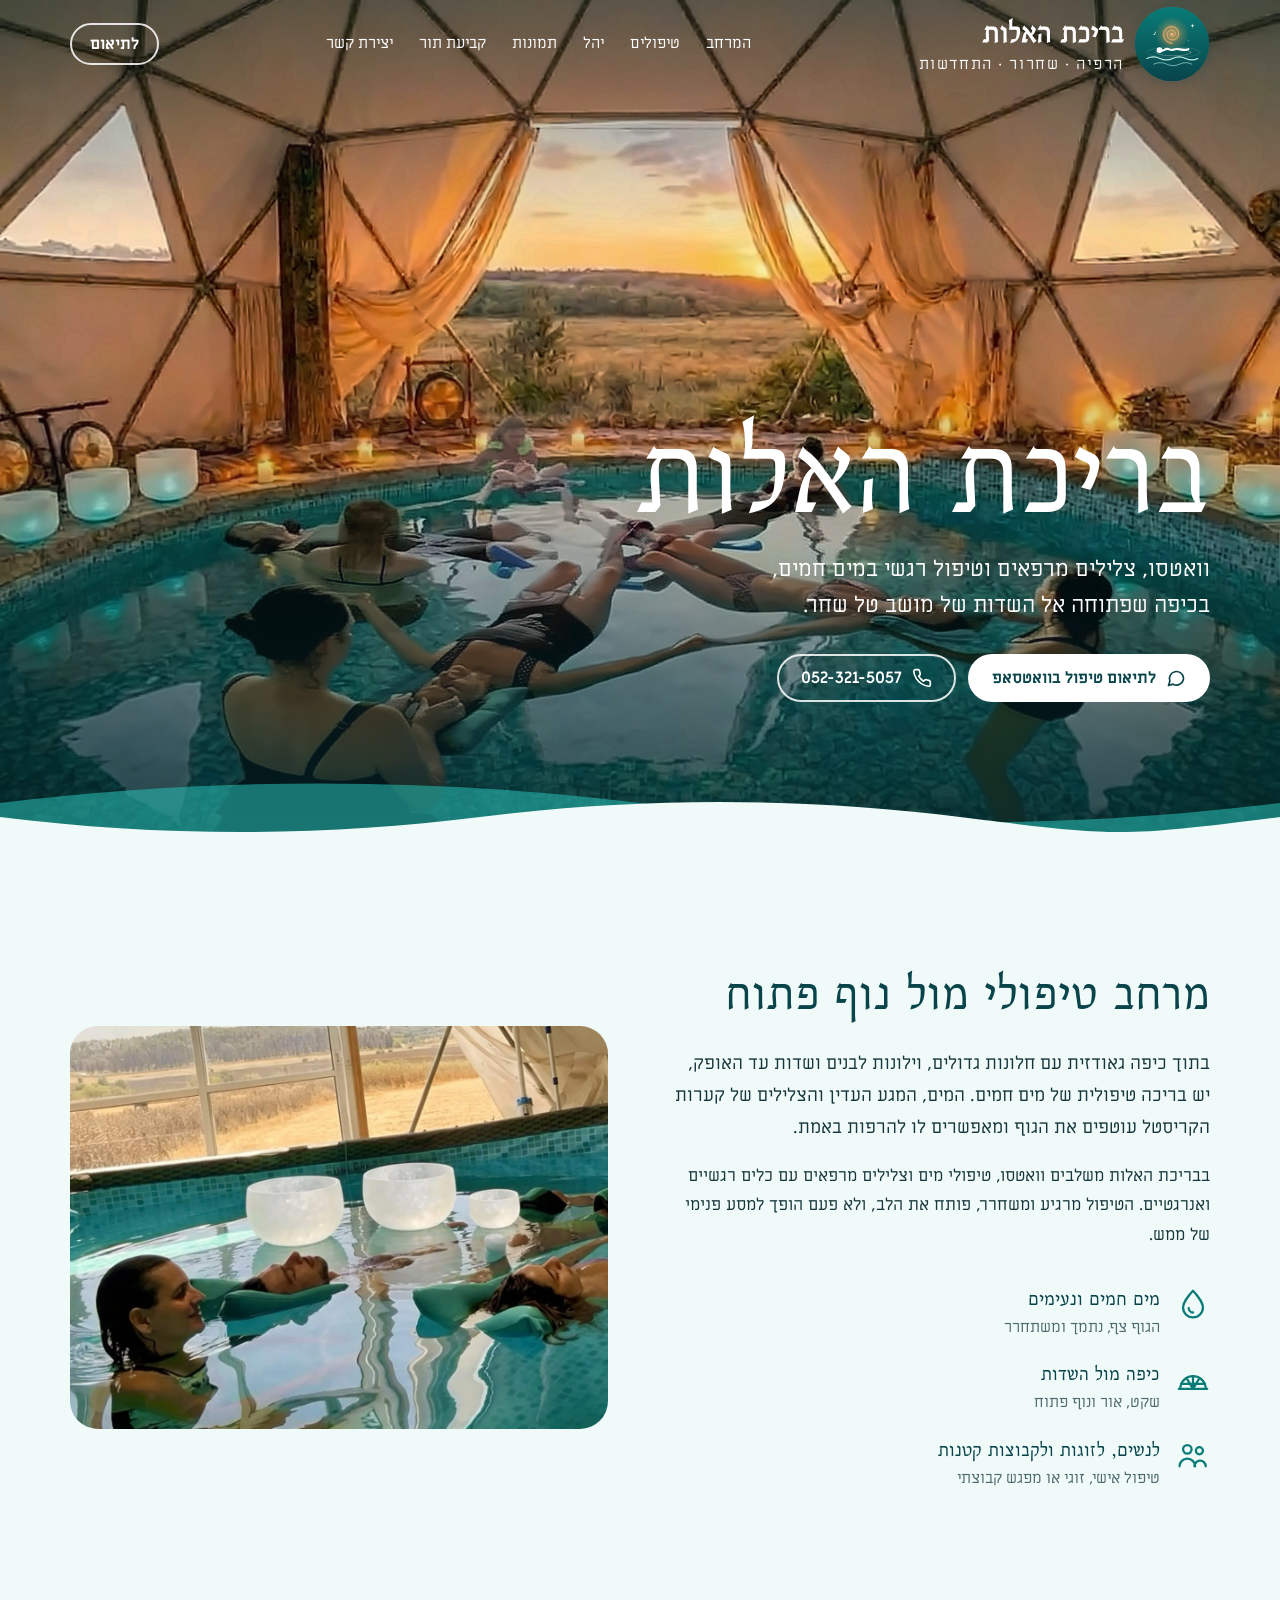
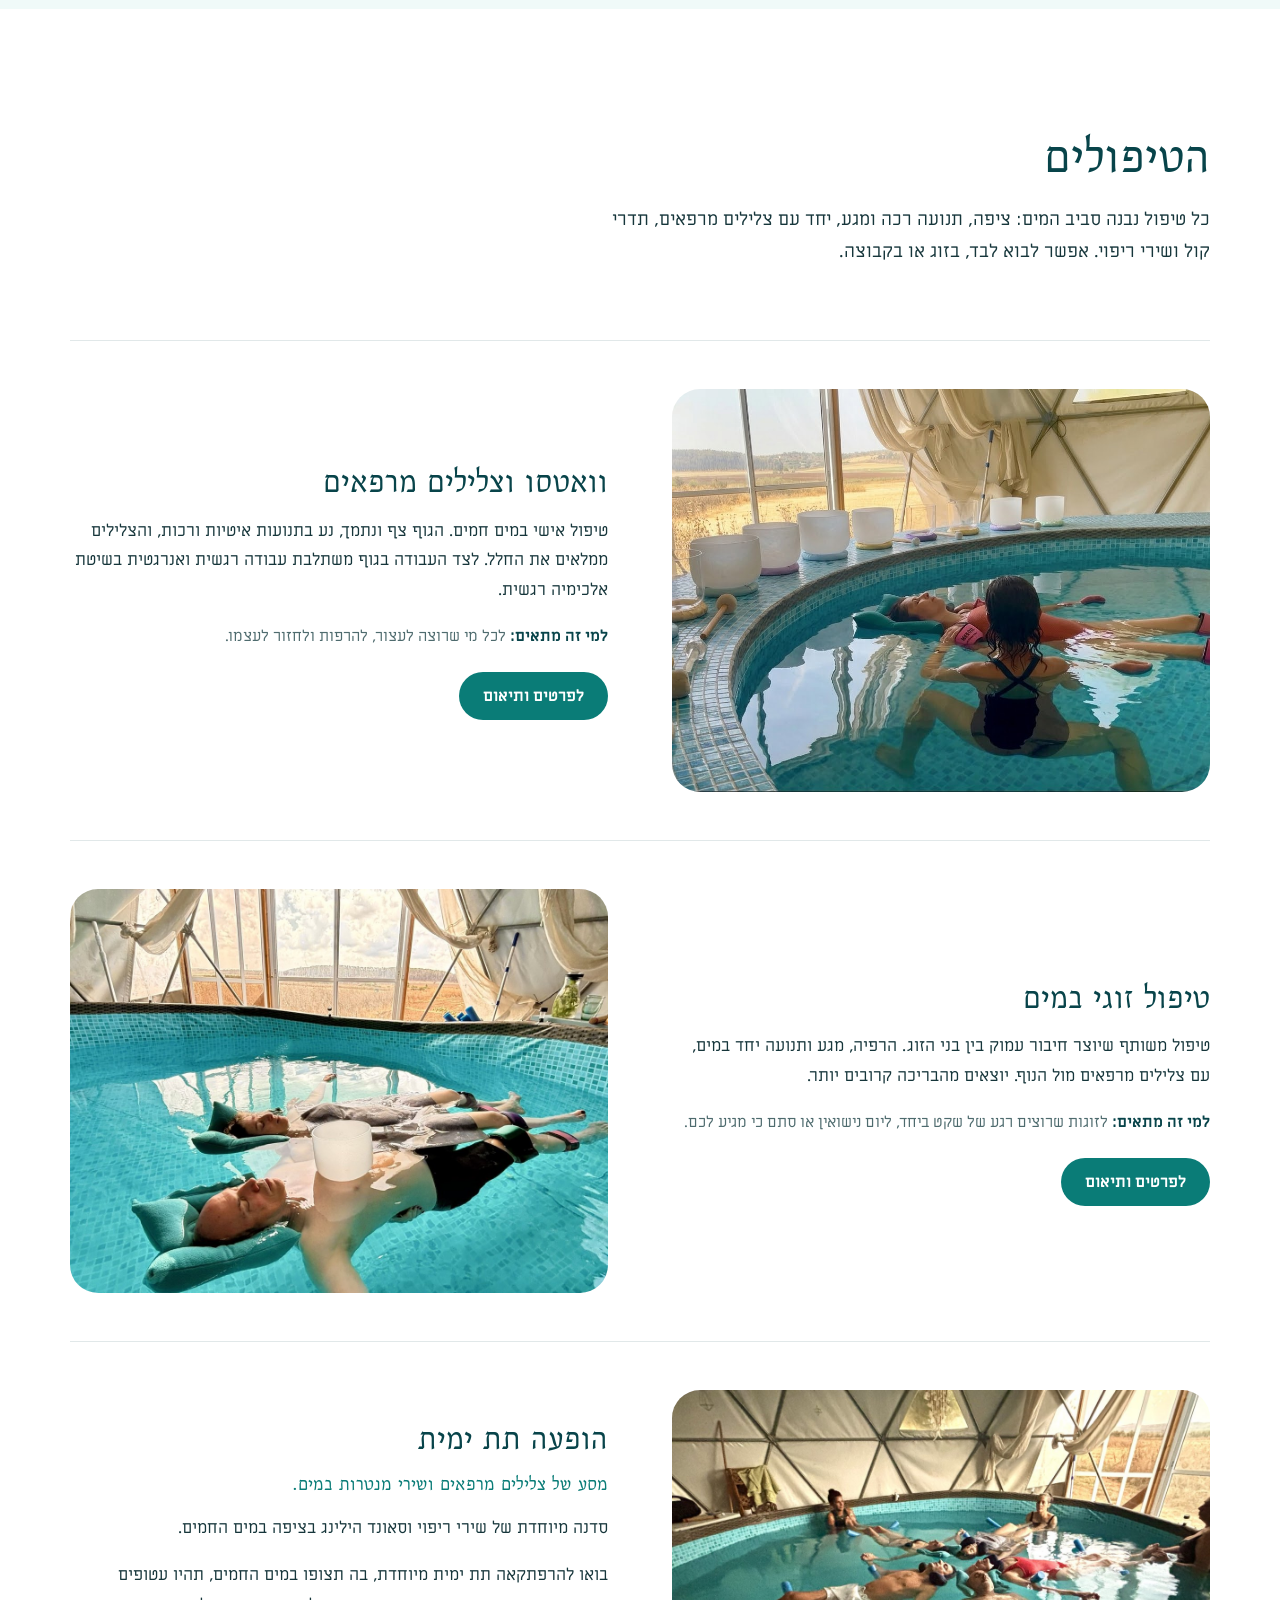
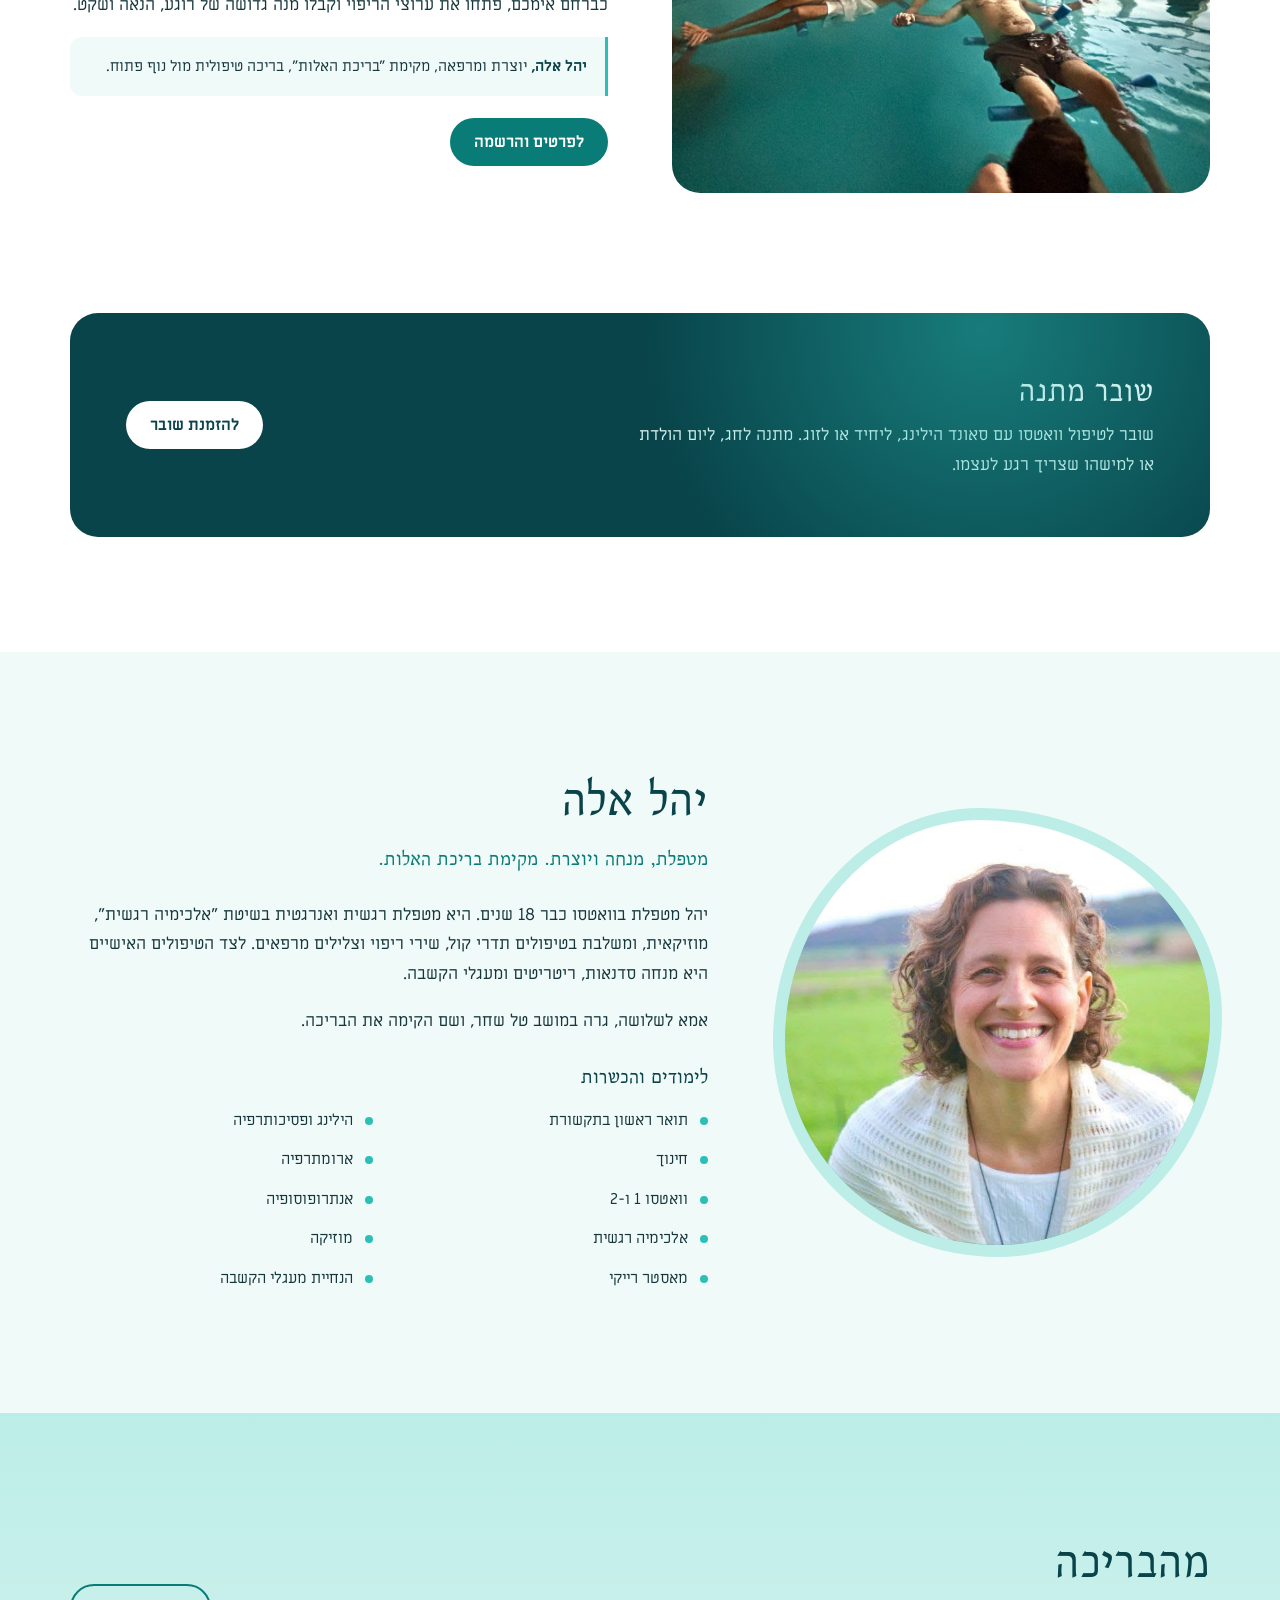
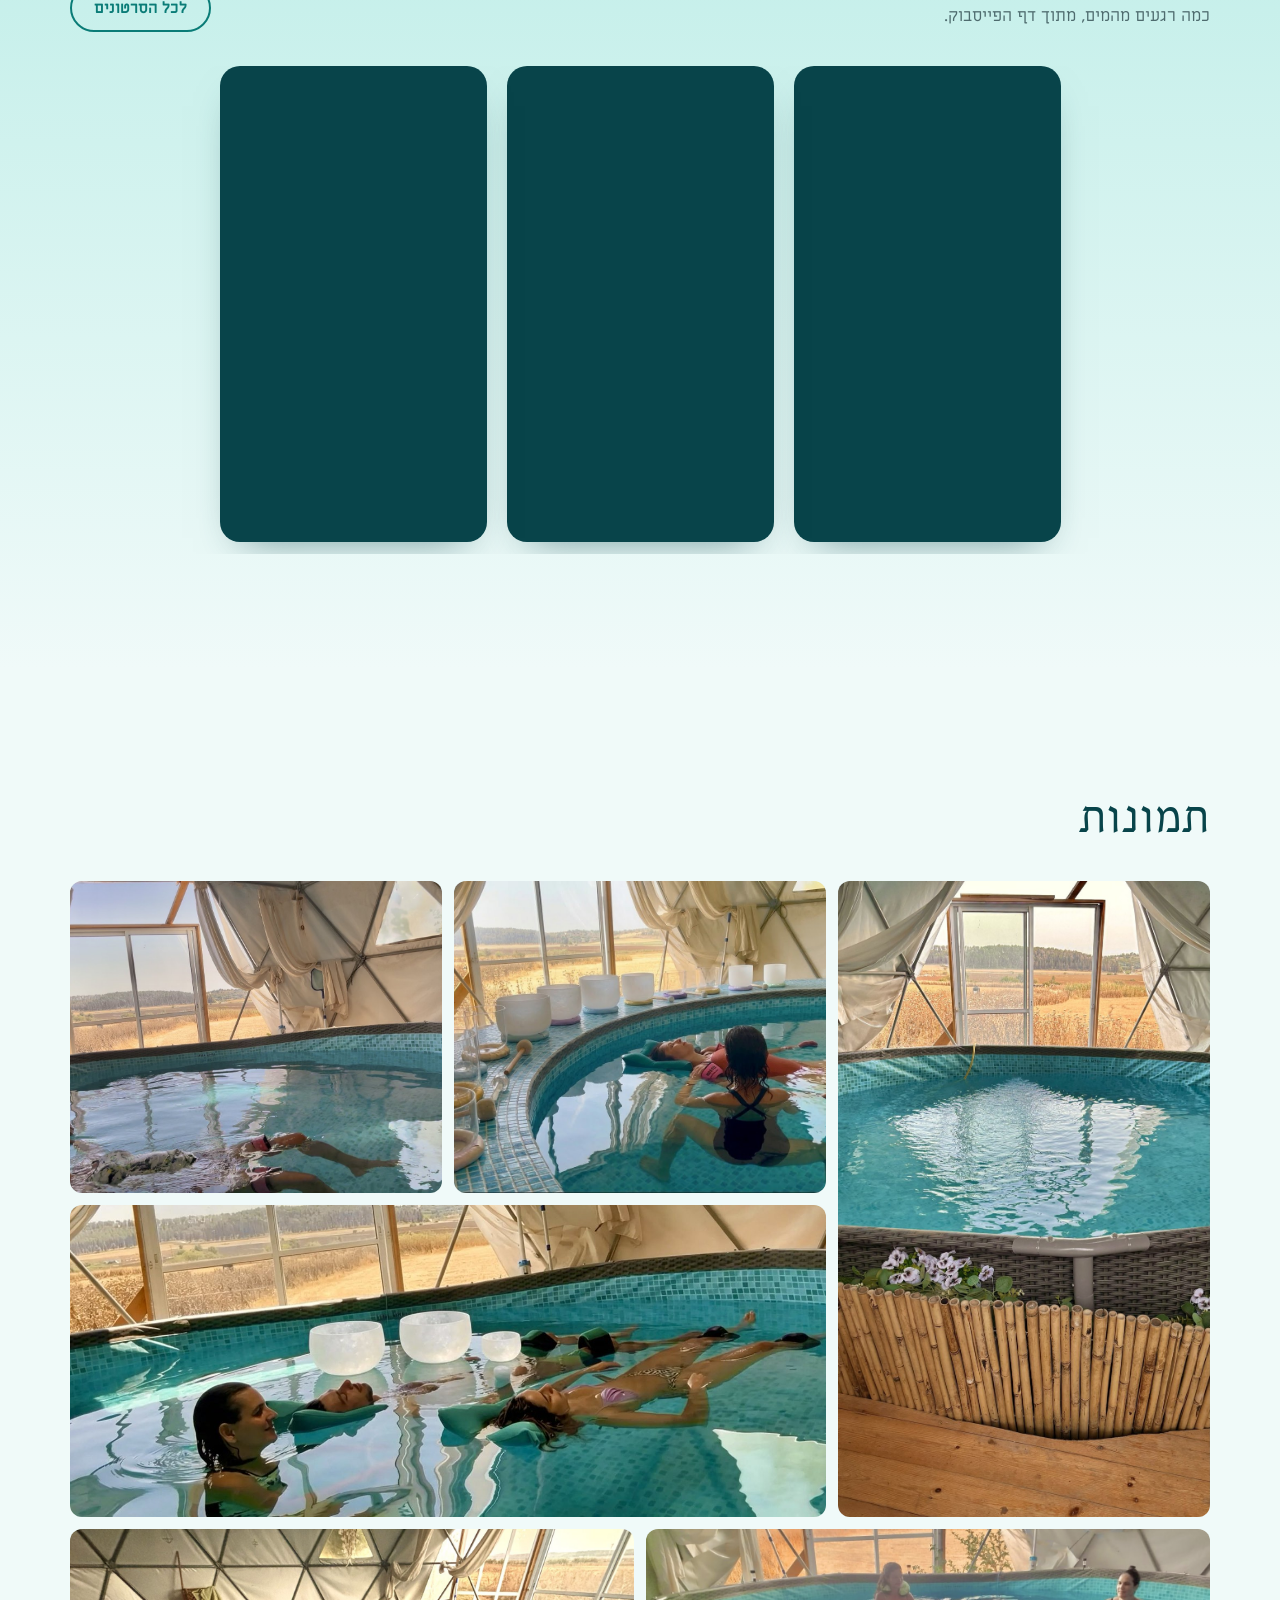
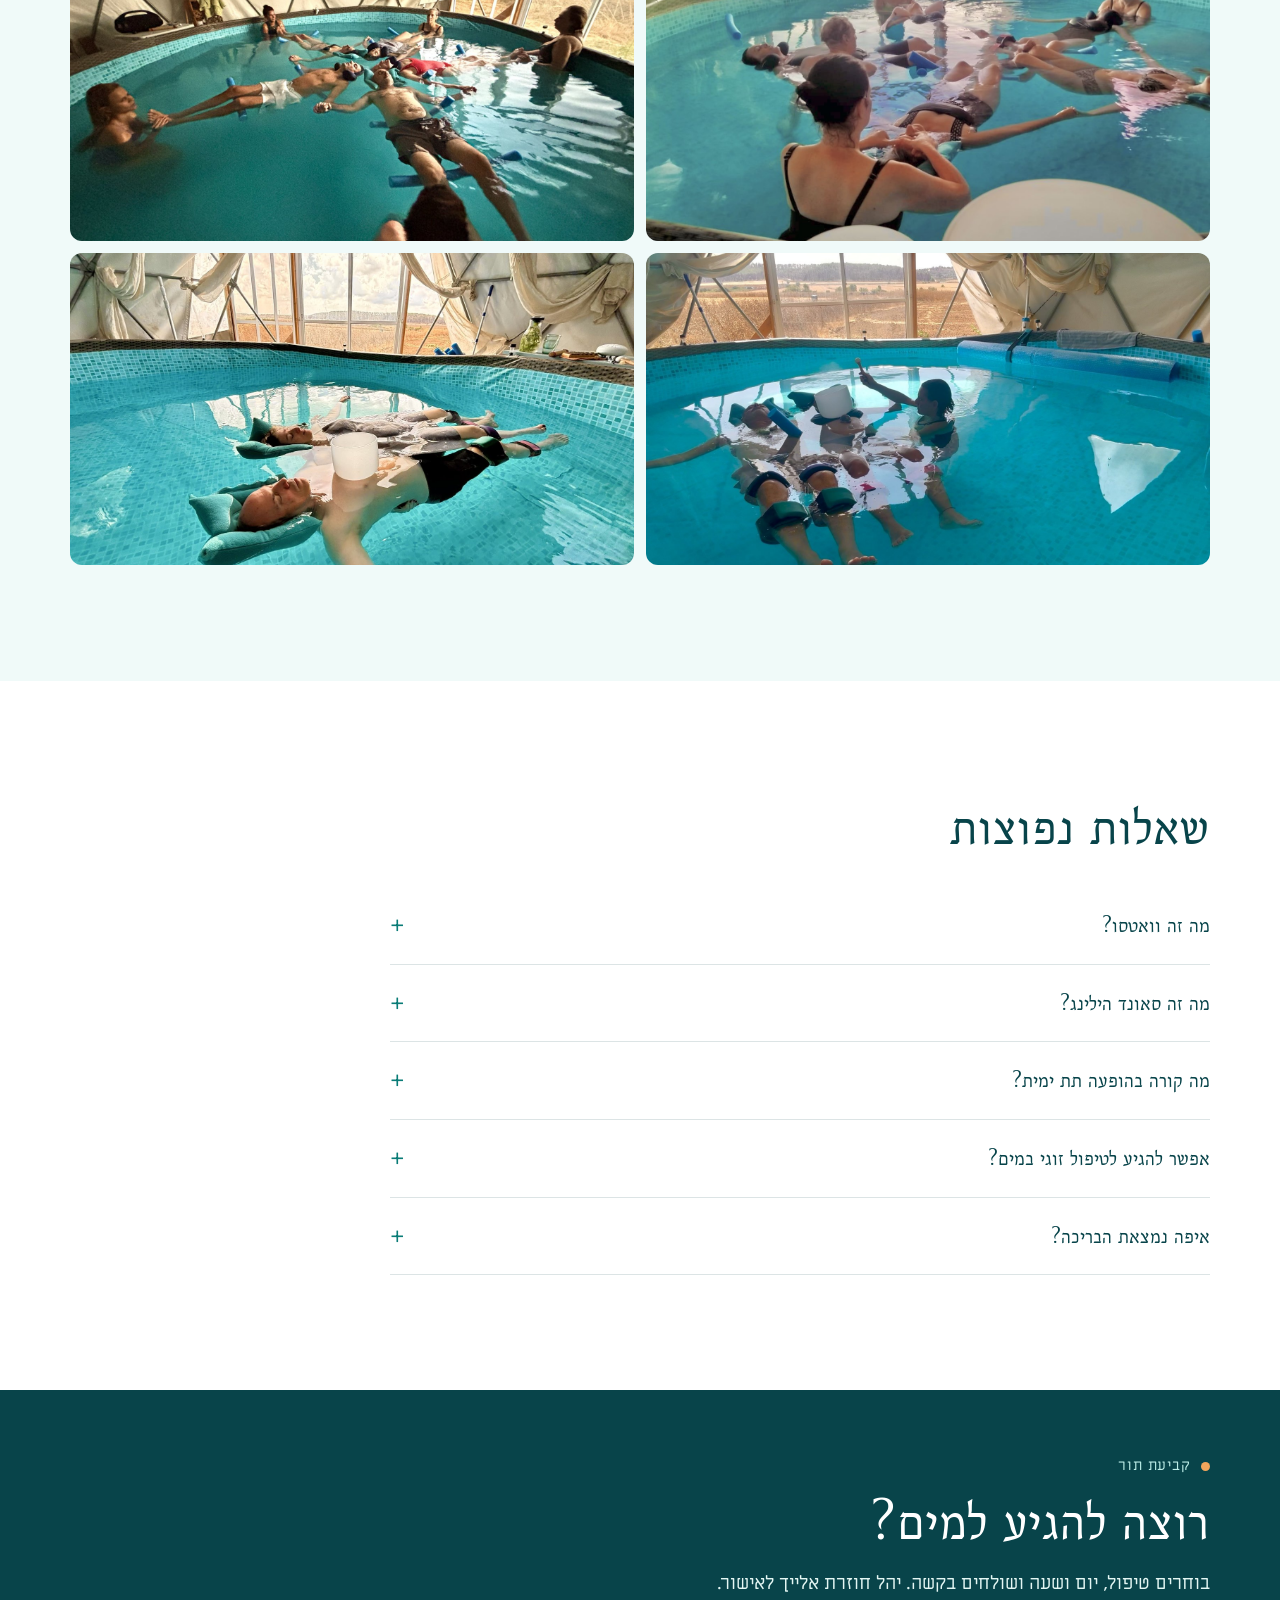
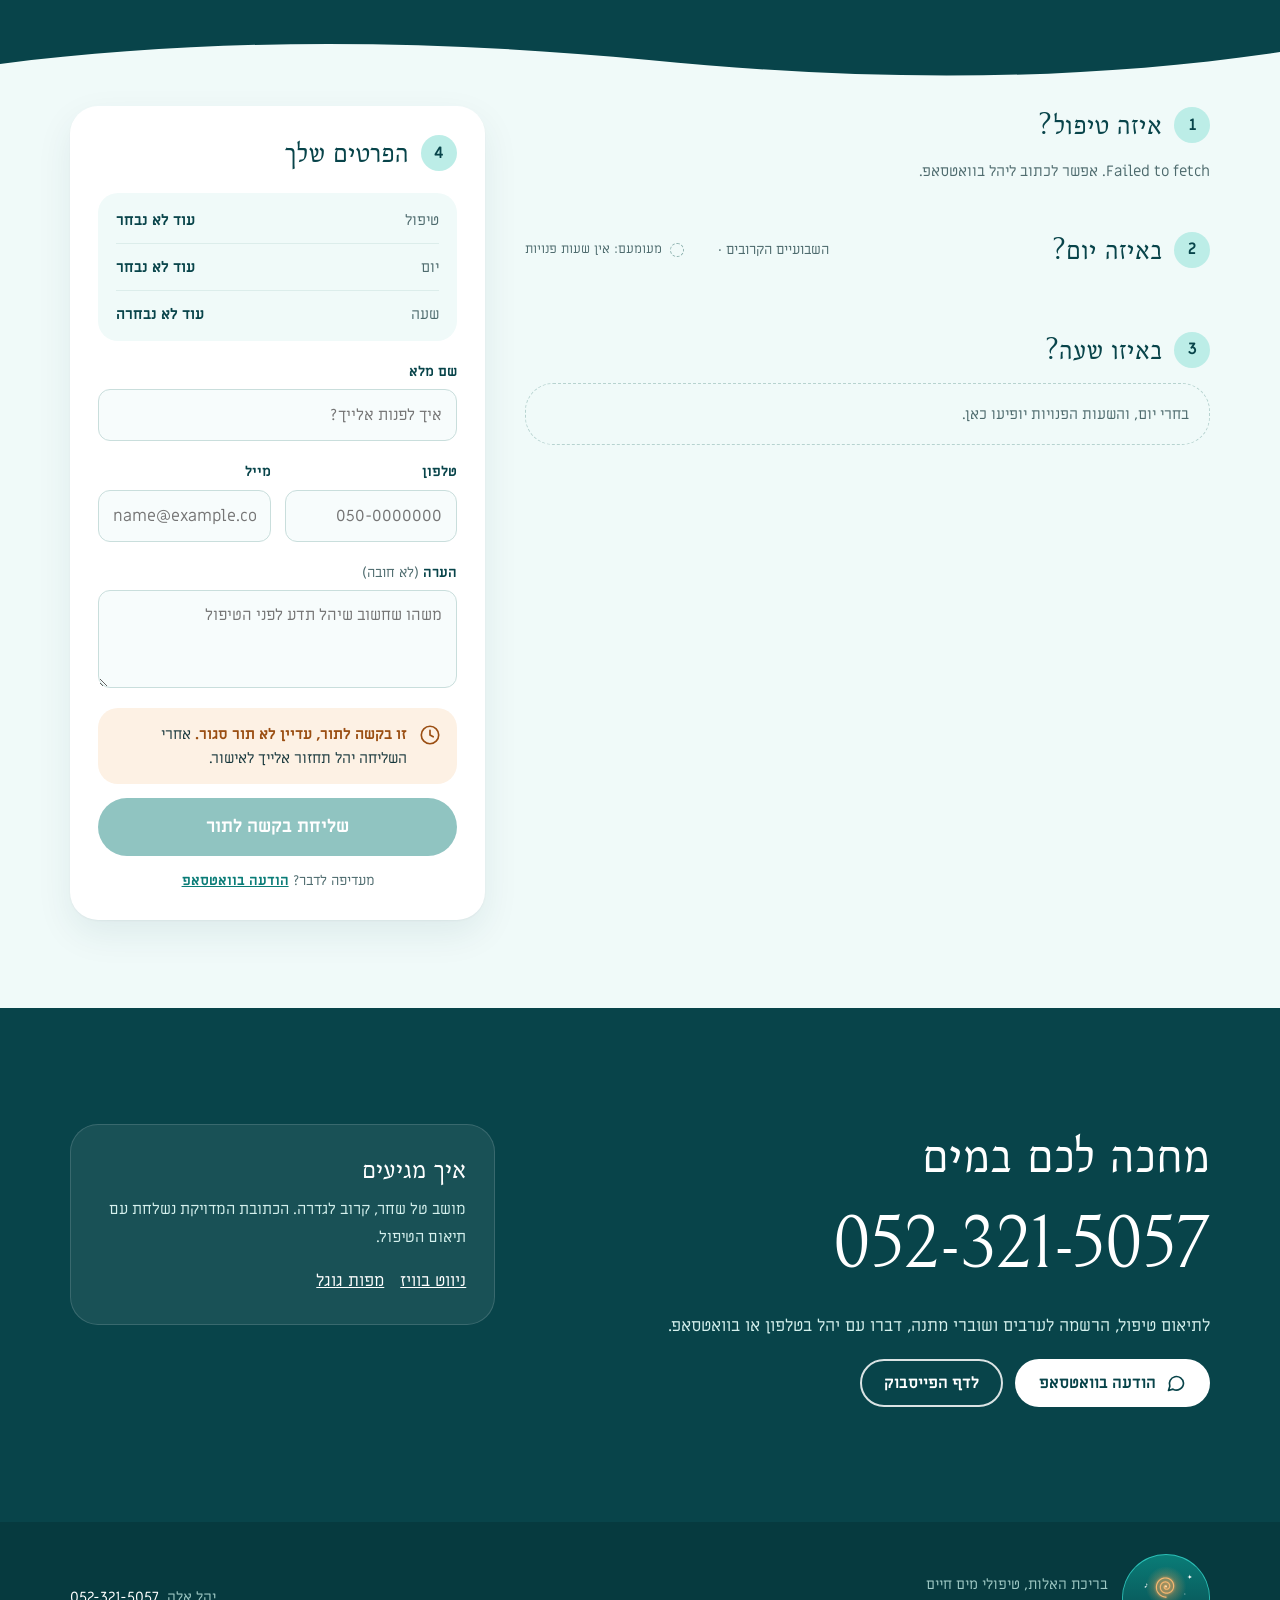
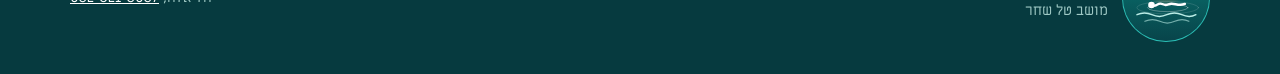
==== commit 2994b85a: "טקסט חדש להופעה התת ימית Co-Authored-By: Claude Opus 5.5 <noreply@anthropic.com>" ====
--- a/index.html
+++ b/index.html
@@ -200,9 +200,9 @@
         <figure><img src="images/treat-sounds.jpg" alt="קבוצה צפה במעגל בבריכה בתוך הכיפה, מול השדות" loading="lazy"></figure>
         <div>
           <h3>הופעה תת ימית</h3>
-          <p class="sub">שירי ריפוי וסאונד הילינג. בואו להירגע!</p>
-          <p>בבריכה מחוממת בטל שחר, רצות הופעות מיוחדות של שירי ריפוי, תדרי קול וסאונד הילינג.</p>
-          <p>בואו להרפתקאה תת ימית מיוחדת במינה, בה תצופו במים החמים, תהיו עטופים כברחם אימכם, פתחו את ערוצי הריפוי וקבלו מנה גדושה של רוגע, הנאה ושקט נפשי.</p>
+          <p class="sub">מסע של צלילים מרפאים ושירי מנטרות במים.</p>
+          <p>סדנה מיוחדת של שירי ריפוי וסאונד הילינג בציפה במים החמים.</p>
+          <p>בואו להרפתקאה תת ימית מיוחדת, בה תצופו במים החמים, תהיו עטופים כברחם אימכם, פתחו את ערוצי הריפוי וקבלו מנה גדושה של רוגע, הנאה ושקט.</p>
           <div class="cohost"><b>יהל אלה,</b> יוצרת ומרפאה, מקימת "בריכת האלות", בריכה טיפולית מול נוף פתוח.</div>
           <div class="t-actions"><a class="btn btn-primary" href="https://wa.me/972523215057?text=%D7%94%D7%99%D7%99%20%D7%99%D7%94%D7%9C%2C%20%D7%90%D7%A9%D7%9E%D7%97%20%D7%9C%D7%A9%D7%9E%D7%95%D7%A2%20%D7%A2%D7%9C%20%D7%94%D7%94%D7%95%D7%A4%D7%A2%D7%94%20%D7%94%D7%AA%D7%AA%20%D7%99%D7%9E%D7%99%D7%AA" target="_blank" rel="noopener">לפרטים והרשמה</a></div>
         </div>
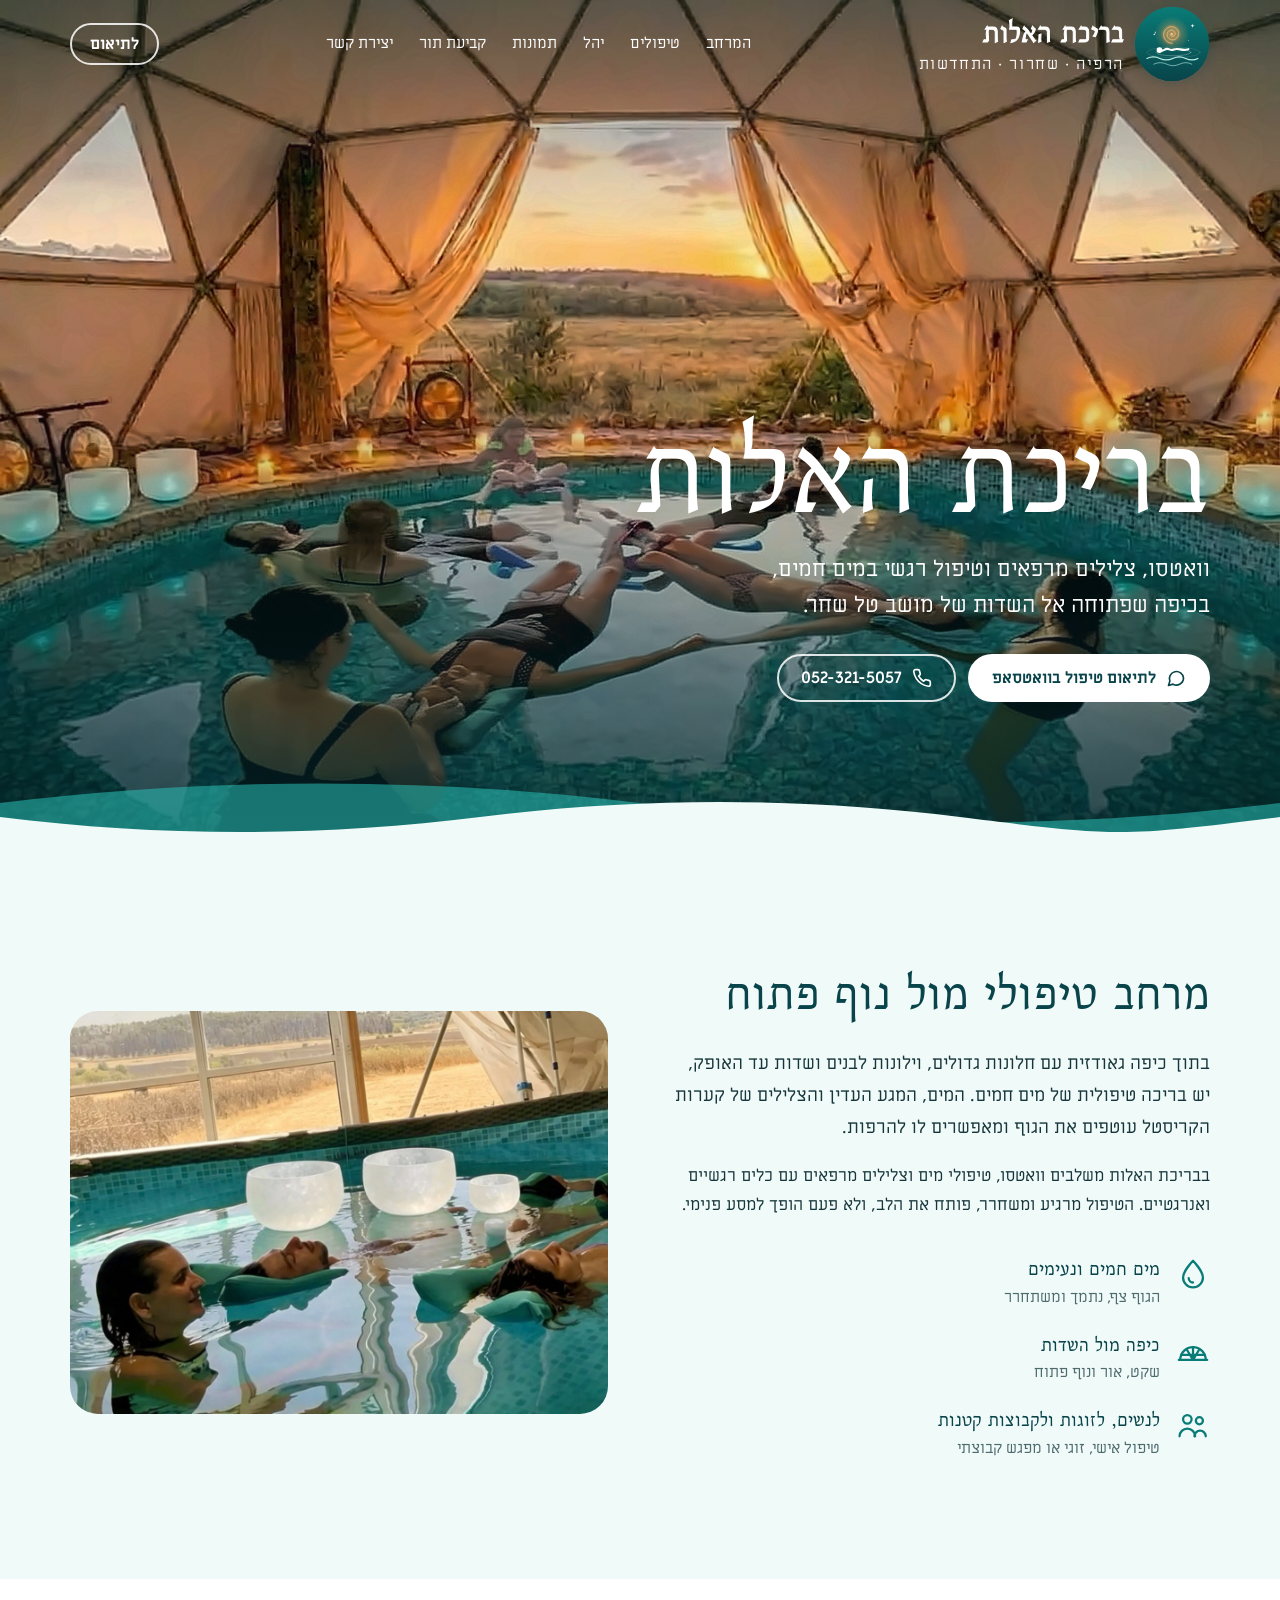
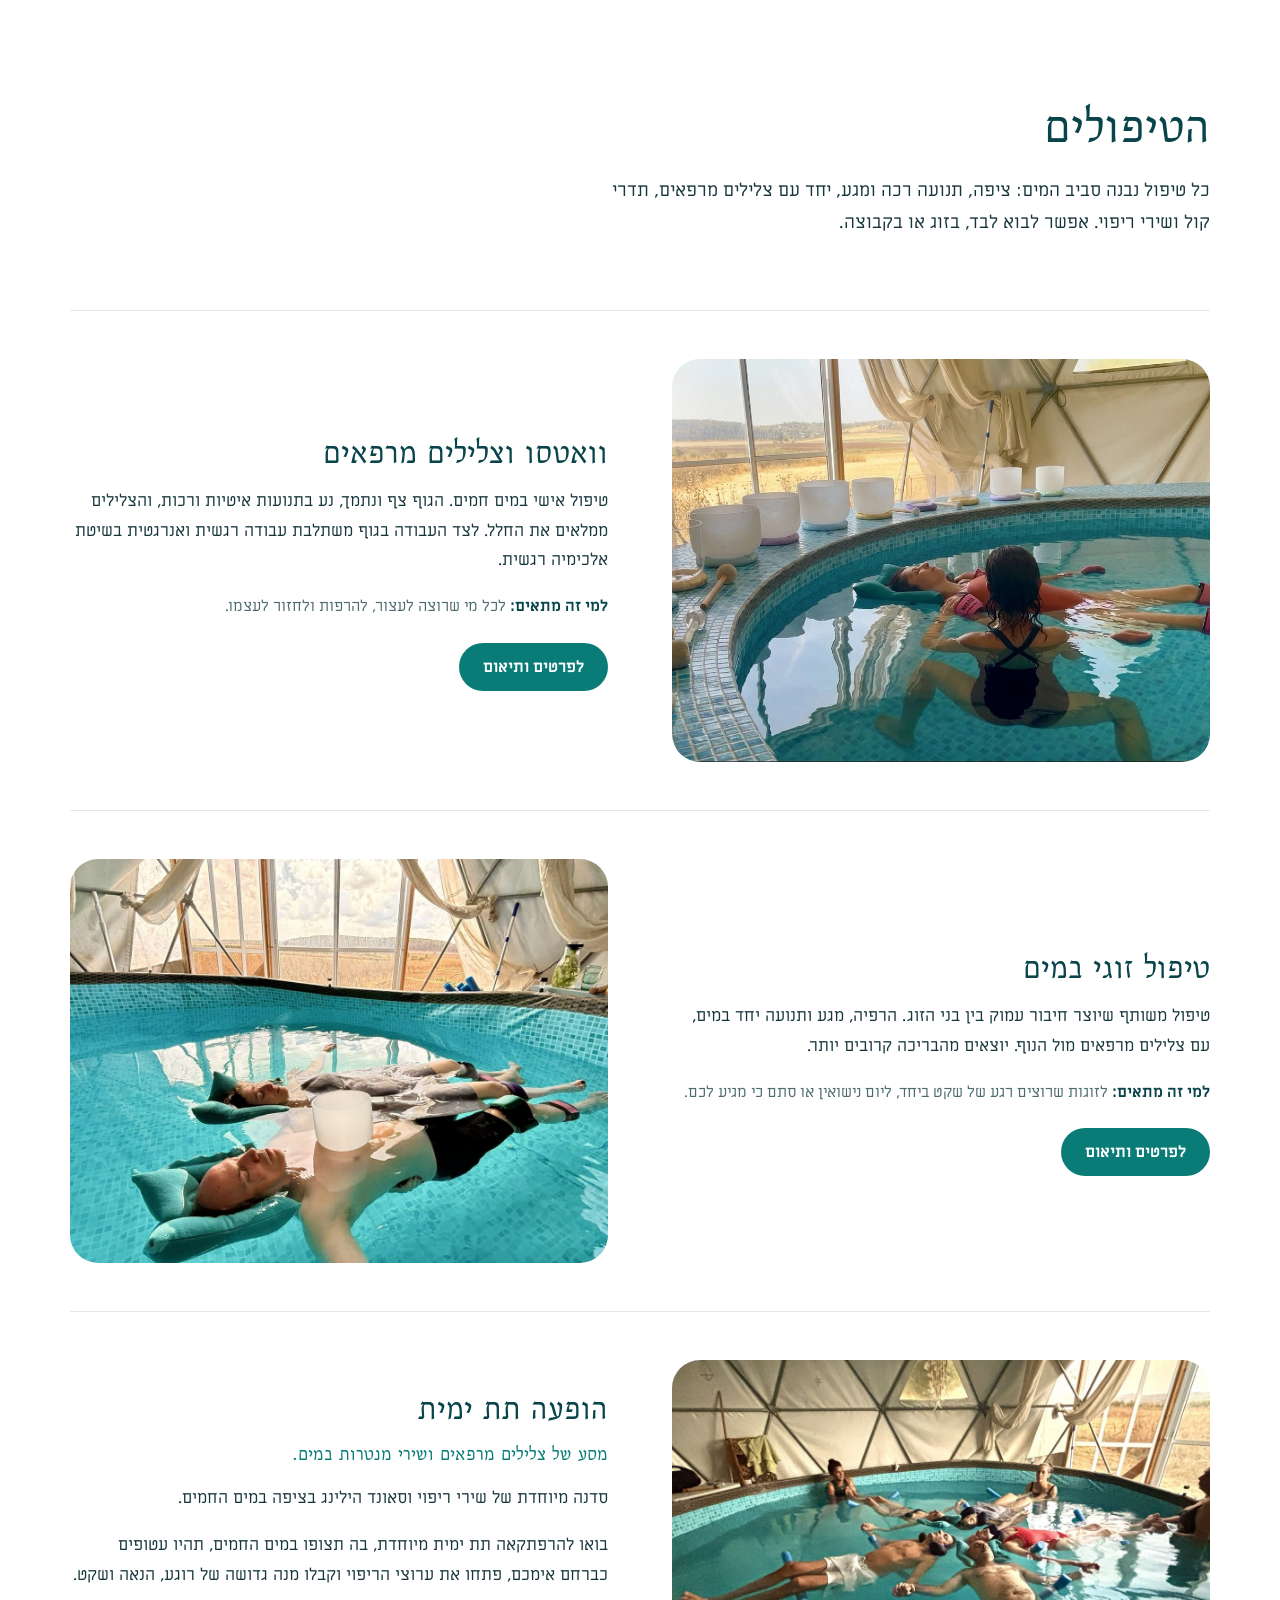
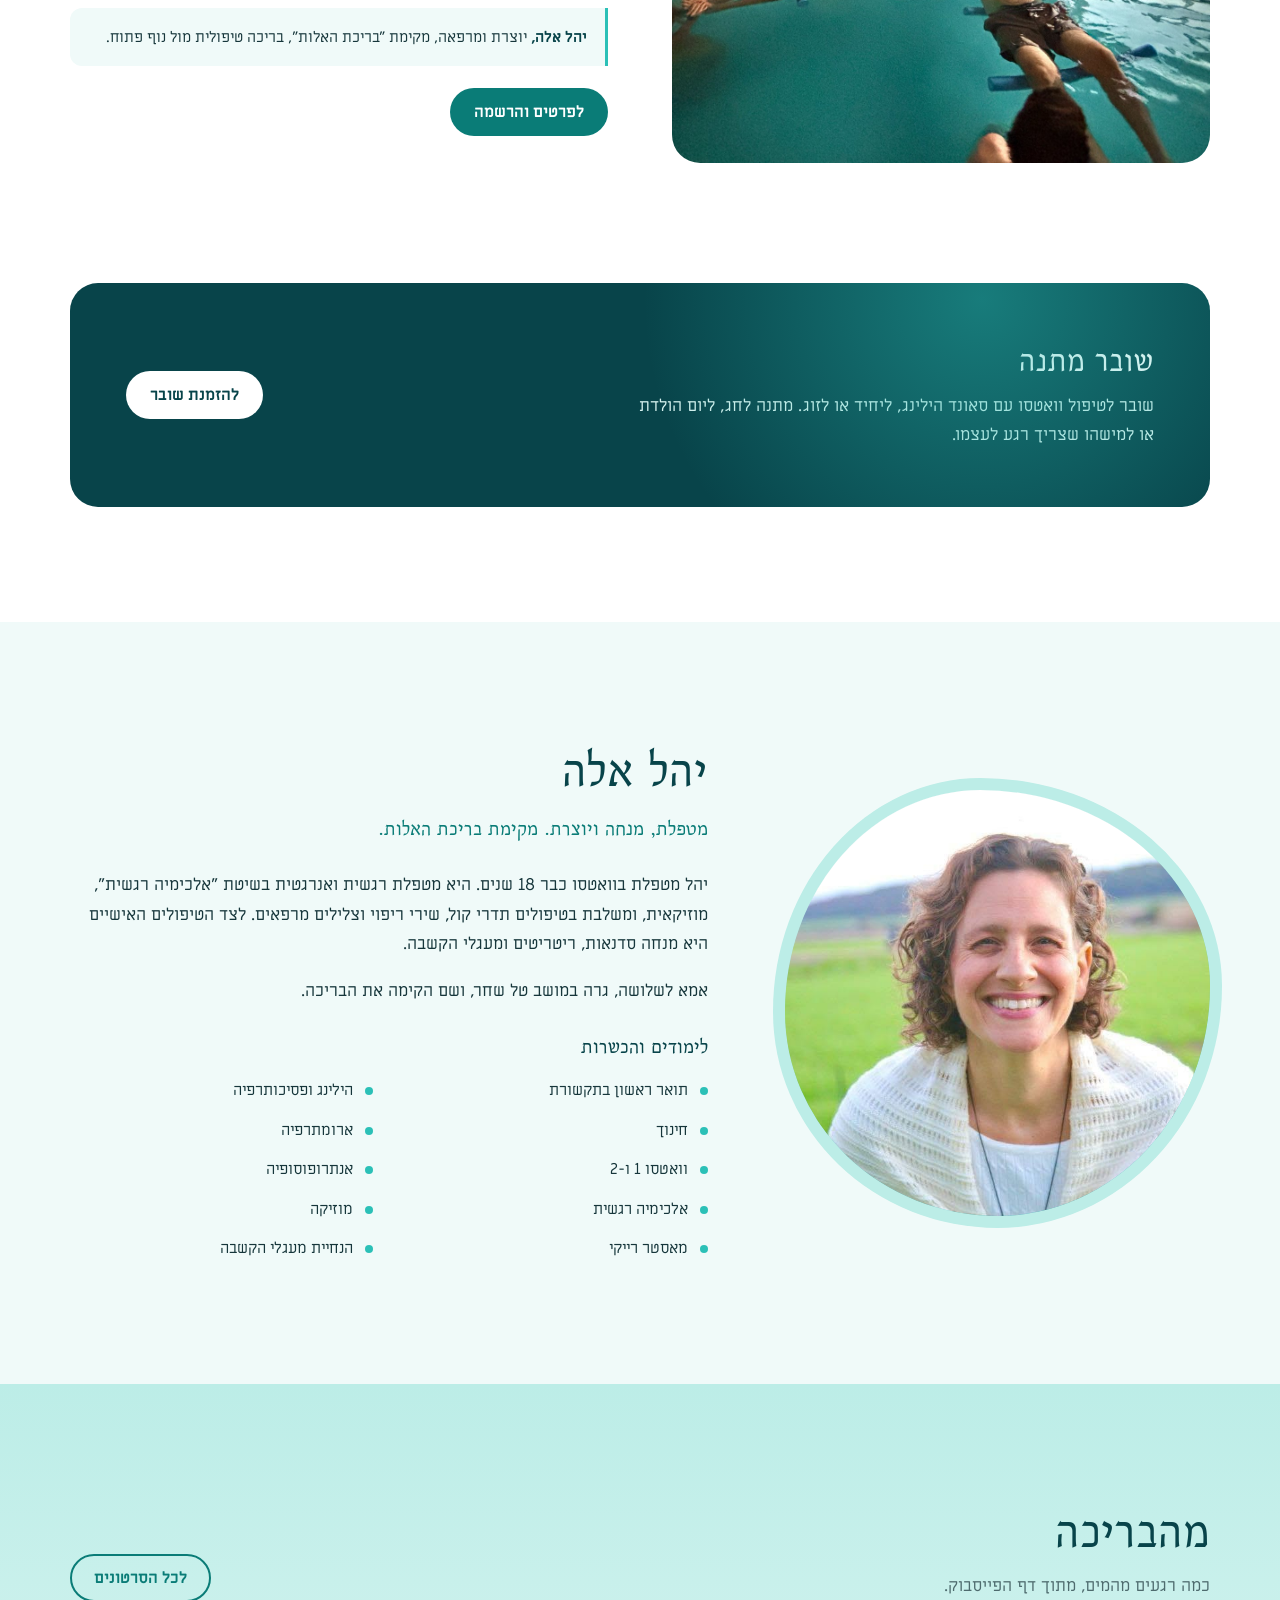
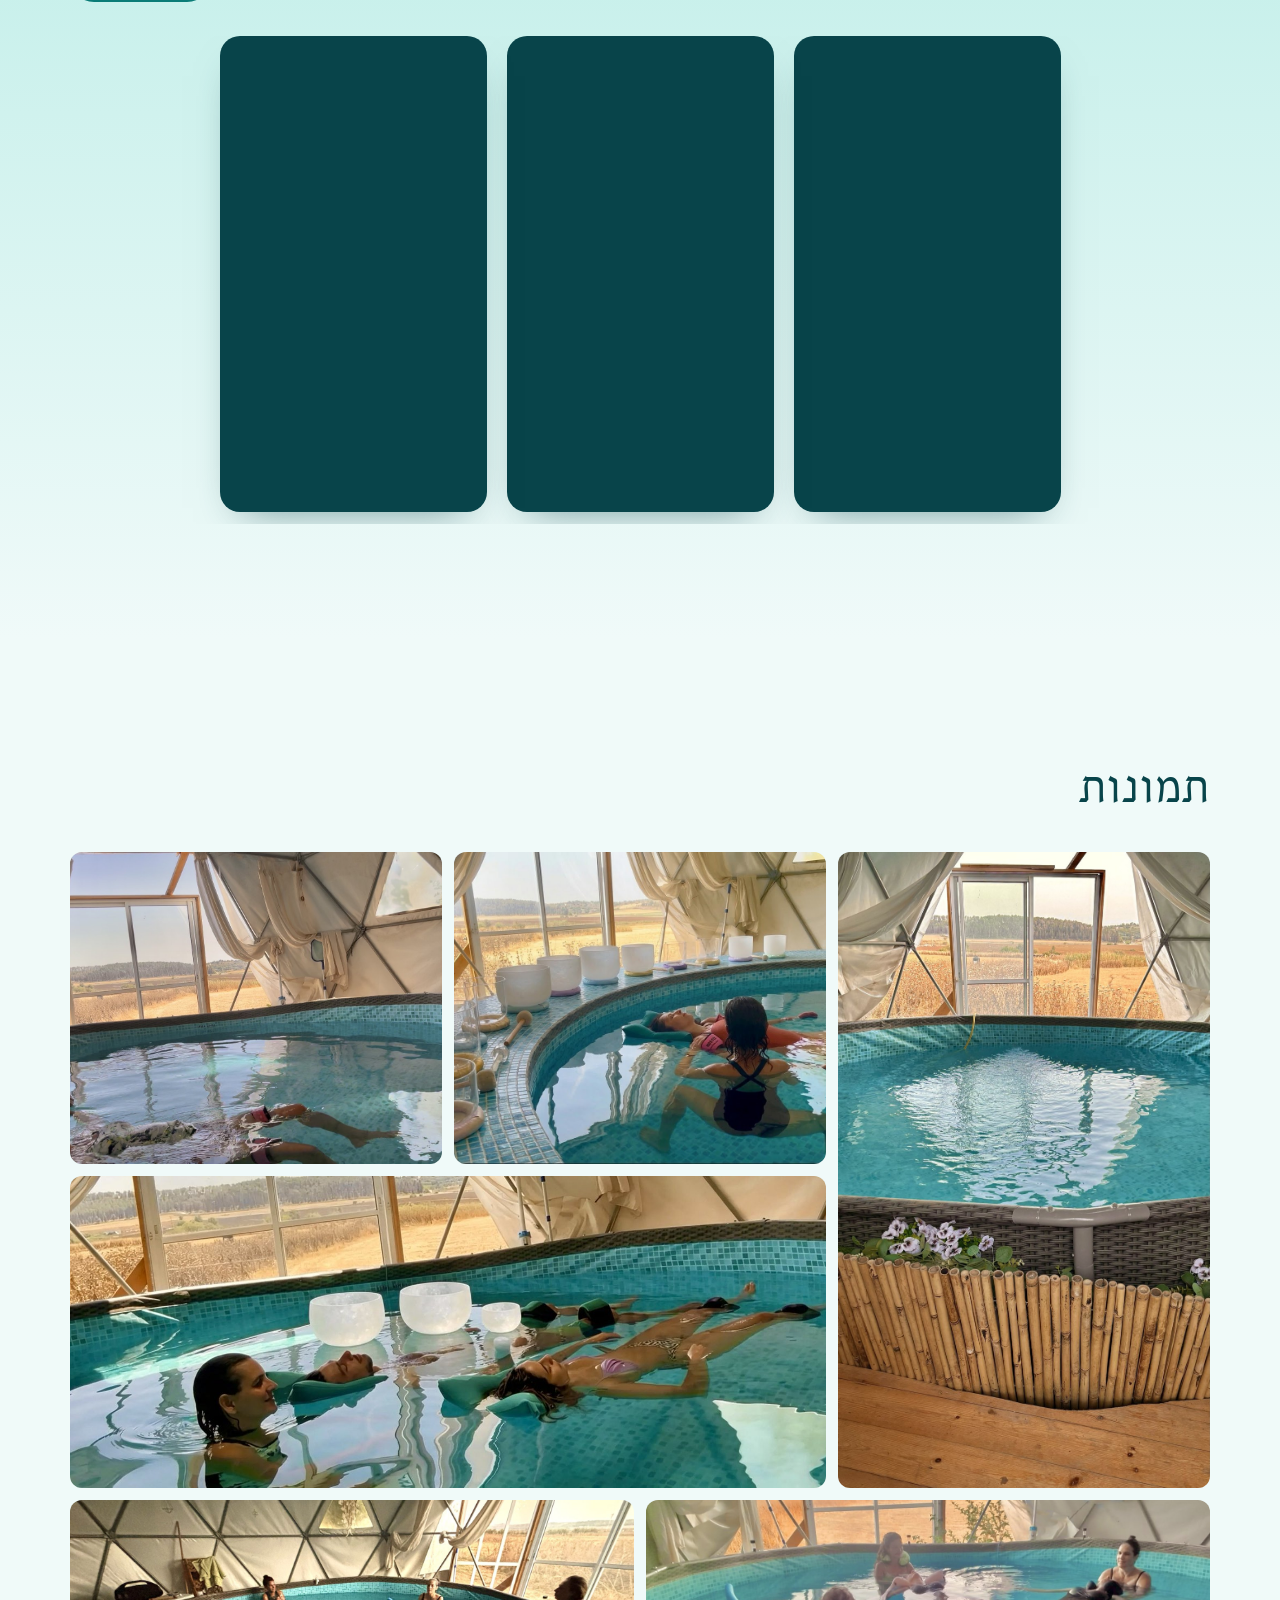
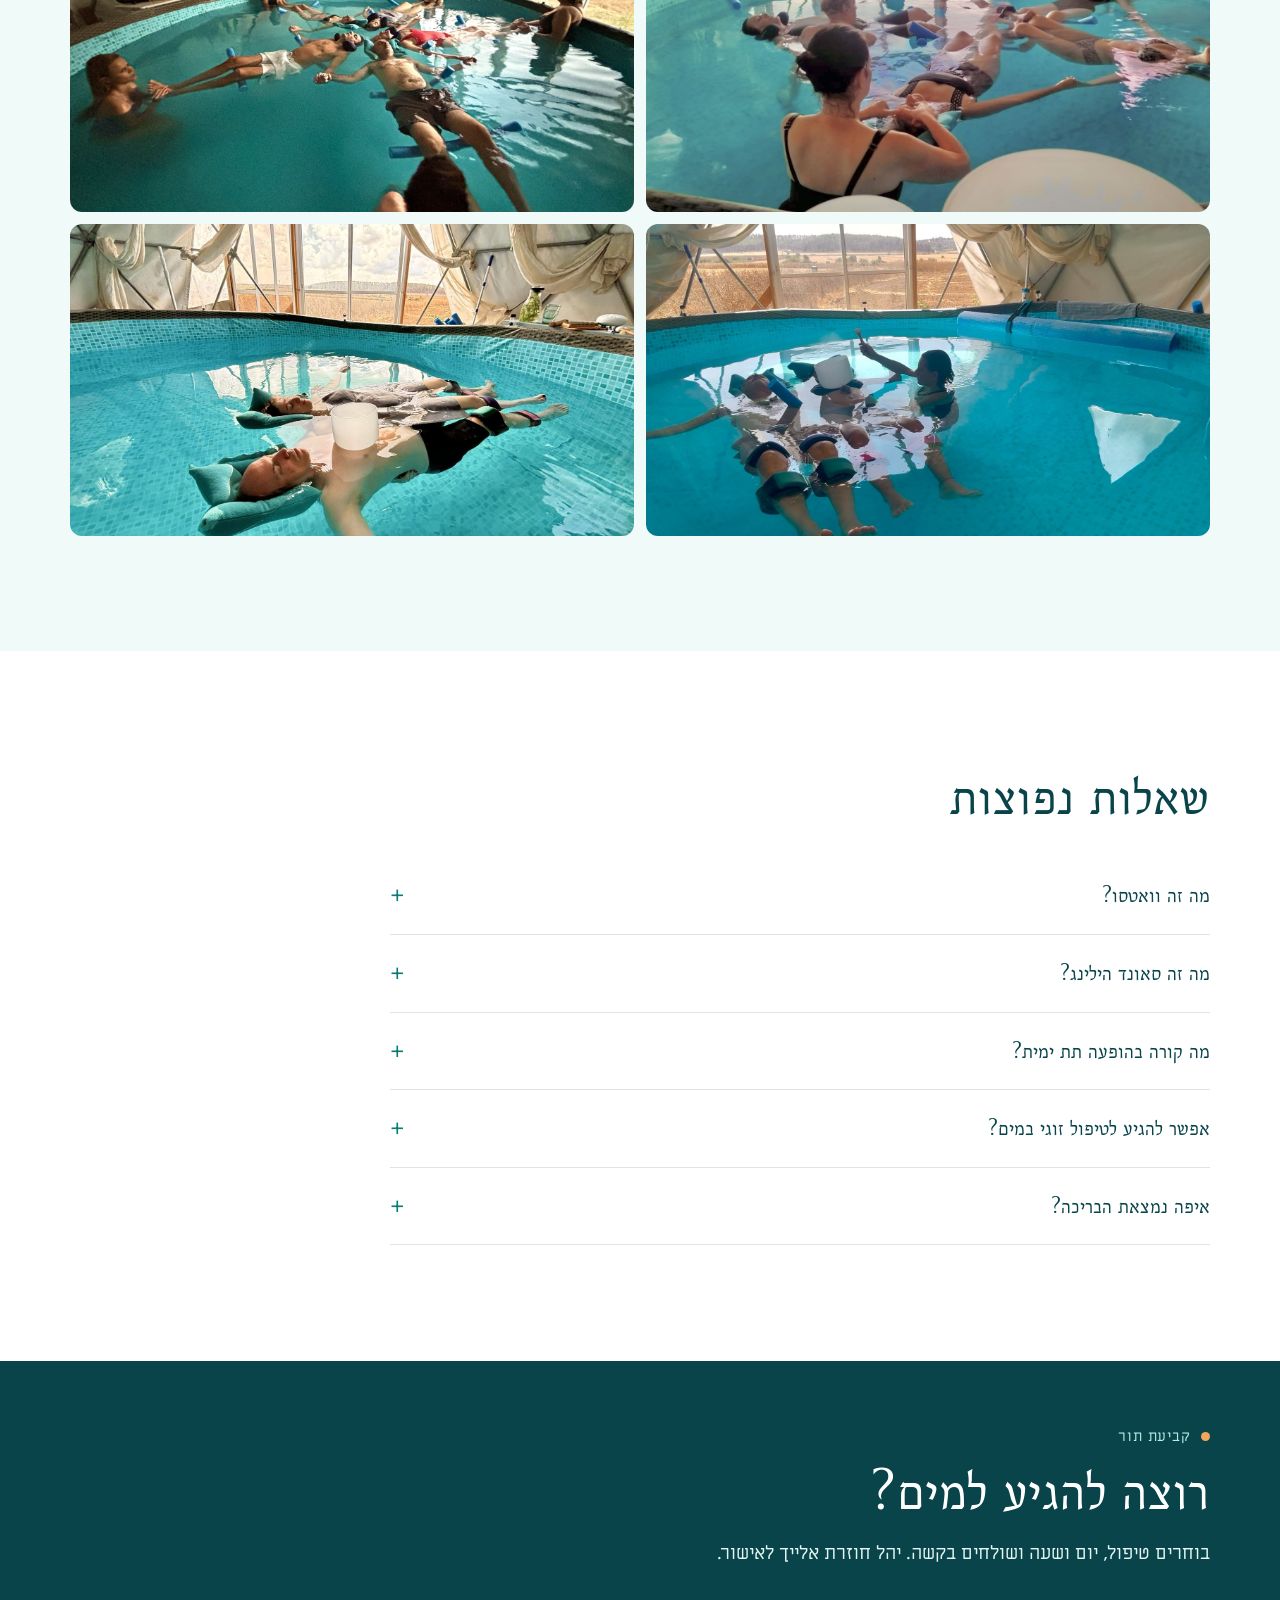
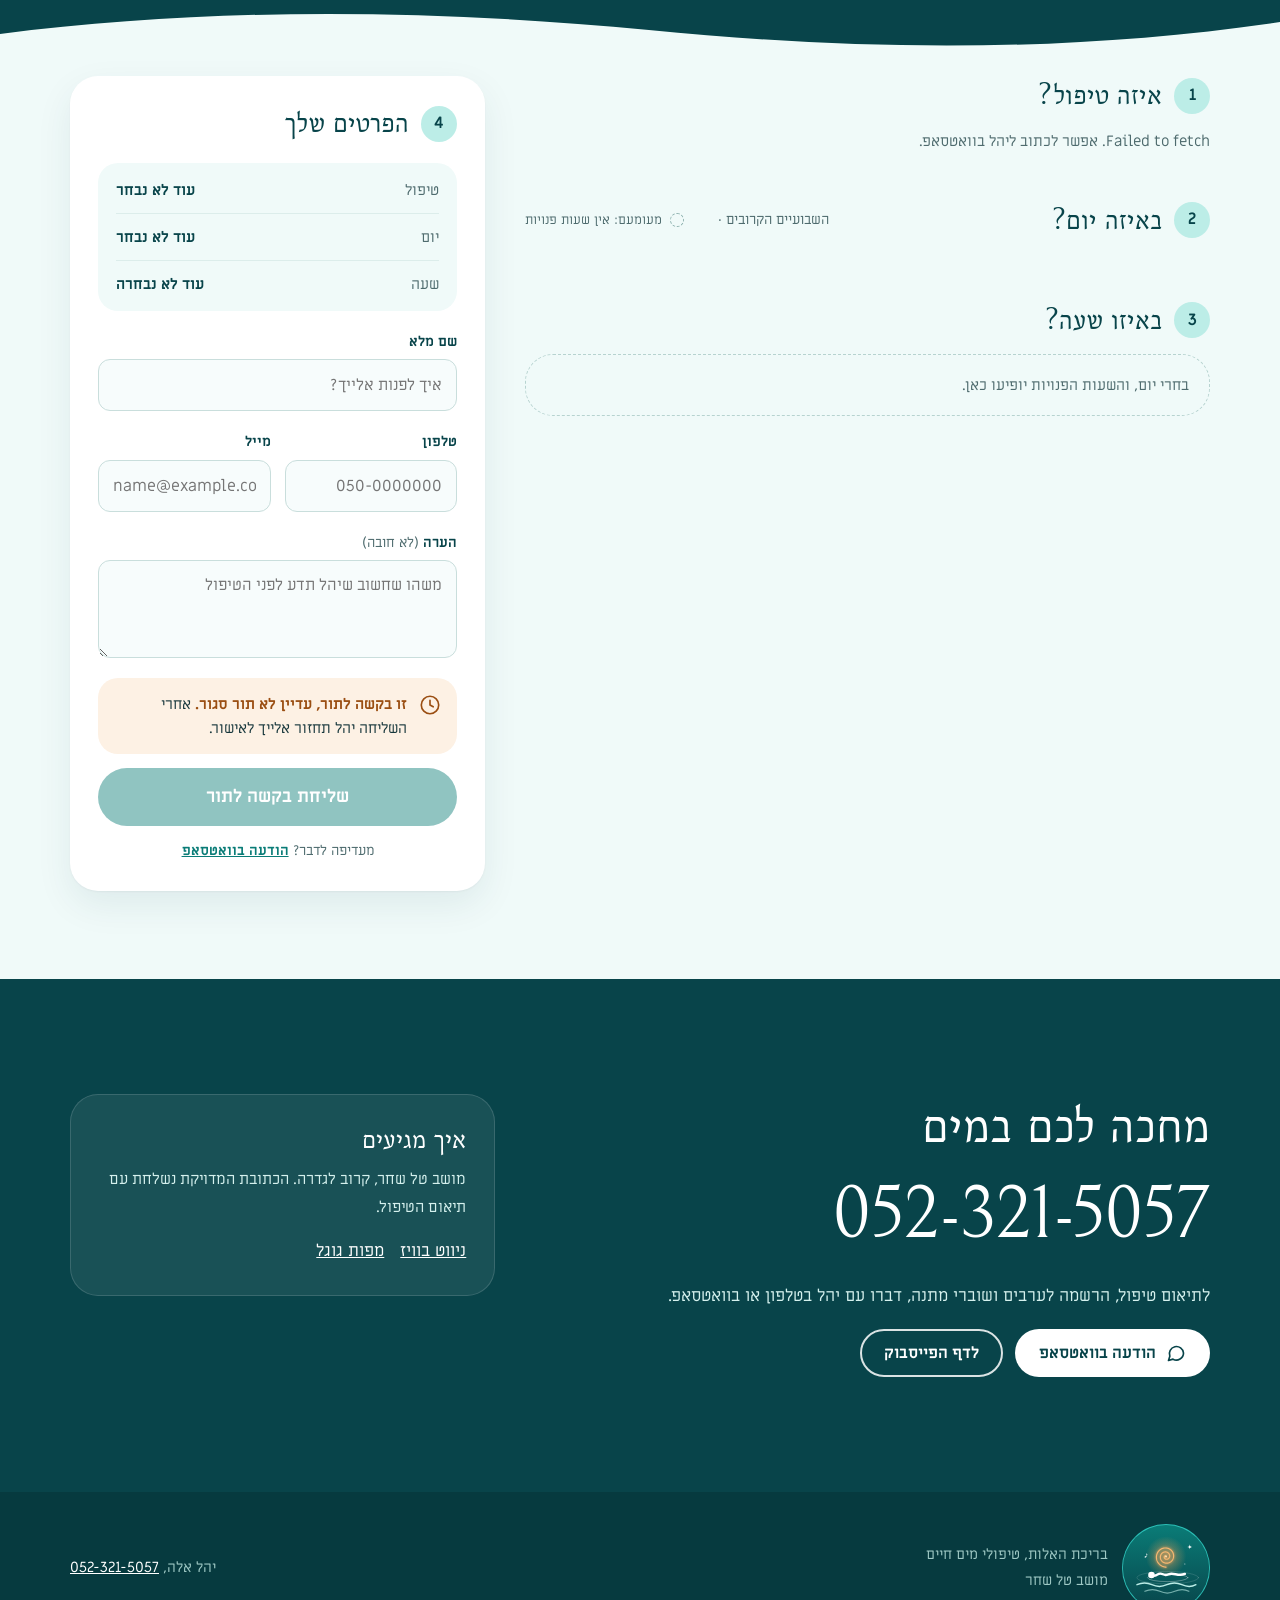
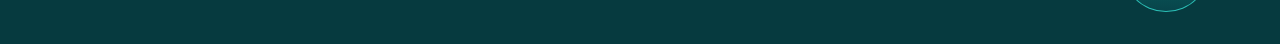
==== commit e75349d0: "המרחב: הסרת "באמת" ו"של ממש" Co-Authored-By: Claude Opus 5.5 <noreply@anthropic.com>" ====
--- a/index.html
+++ b/index.html
@@ -145,8 +145,8 @@
     <div class="wrap space-grid">
       <div>
         <h2>מרחב טיפולי מול נוף פתוח</h2>
-        <p class="lead">בתוך כיפה גאודזית עם חלונות גדולים, וילונות לבנים ושדות עד האופק, יש בריכה טיפולית של מים חמים. המים, המגע העדין והצלילים של קערות הקריסטל עוטפים את הגוף ומאפשרים לו להרפות באמת.</p>
-        <p>בבריכת האלות משלבים וואטסו, טיפולי מים וצלילים מרפאים עם כלים רגשיים ואנרגטיים. הטיפול מרגיע ומשחרר, פותח את הלב, ולא פעם הופך למסע פנימי של ממש.</p>
+        <p class="lead">בתוך כיפה גאודזית עם חלונות גדולים, וילונות לבנים ושדות עד האופק, יש בריכה טיפולית של מים חמים. המים, המגע העדין והצלילים של קערות הקריסטל עוטפים את הגוף ומאפשרים לו להרפות.</p>
+        <p>בבריכת האלות משלבים וואטסו, טיפולי מים וצלילים מרפאים עם כלים רגשיים ואנרגטיים. הטיפול מרגיע ומשחרר, פותח את הלב, ולא פעם הופך למסע פנימי.</p>
         <ul class="facts">
           <li>
             <svg viewBox="0 0 24 24" fill="none" stroke="currentColor" stroke-width="1.6" stroke-linecap="round" stroke-linejoin="round" aria-hidden="true"><path d="M12 2.7S5 10 5 14.5a7 7 0 0 0 14 0C19 10 12 2.7 12 2.7Z"/><path d="M9 15a3 3 0 0 0 3 3"/></svg>
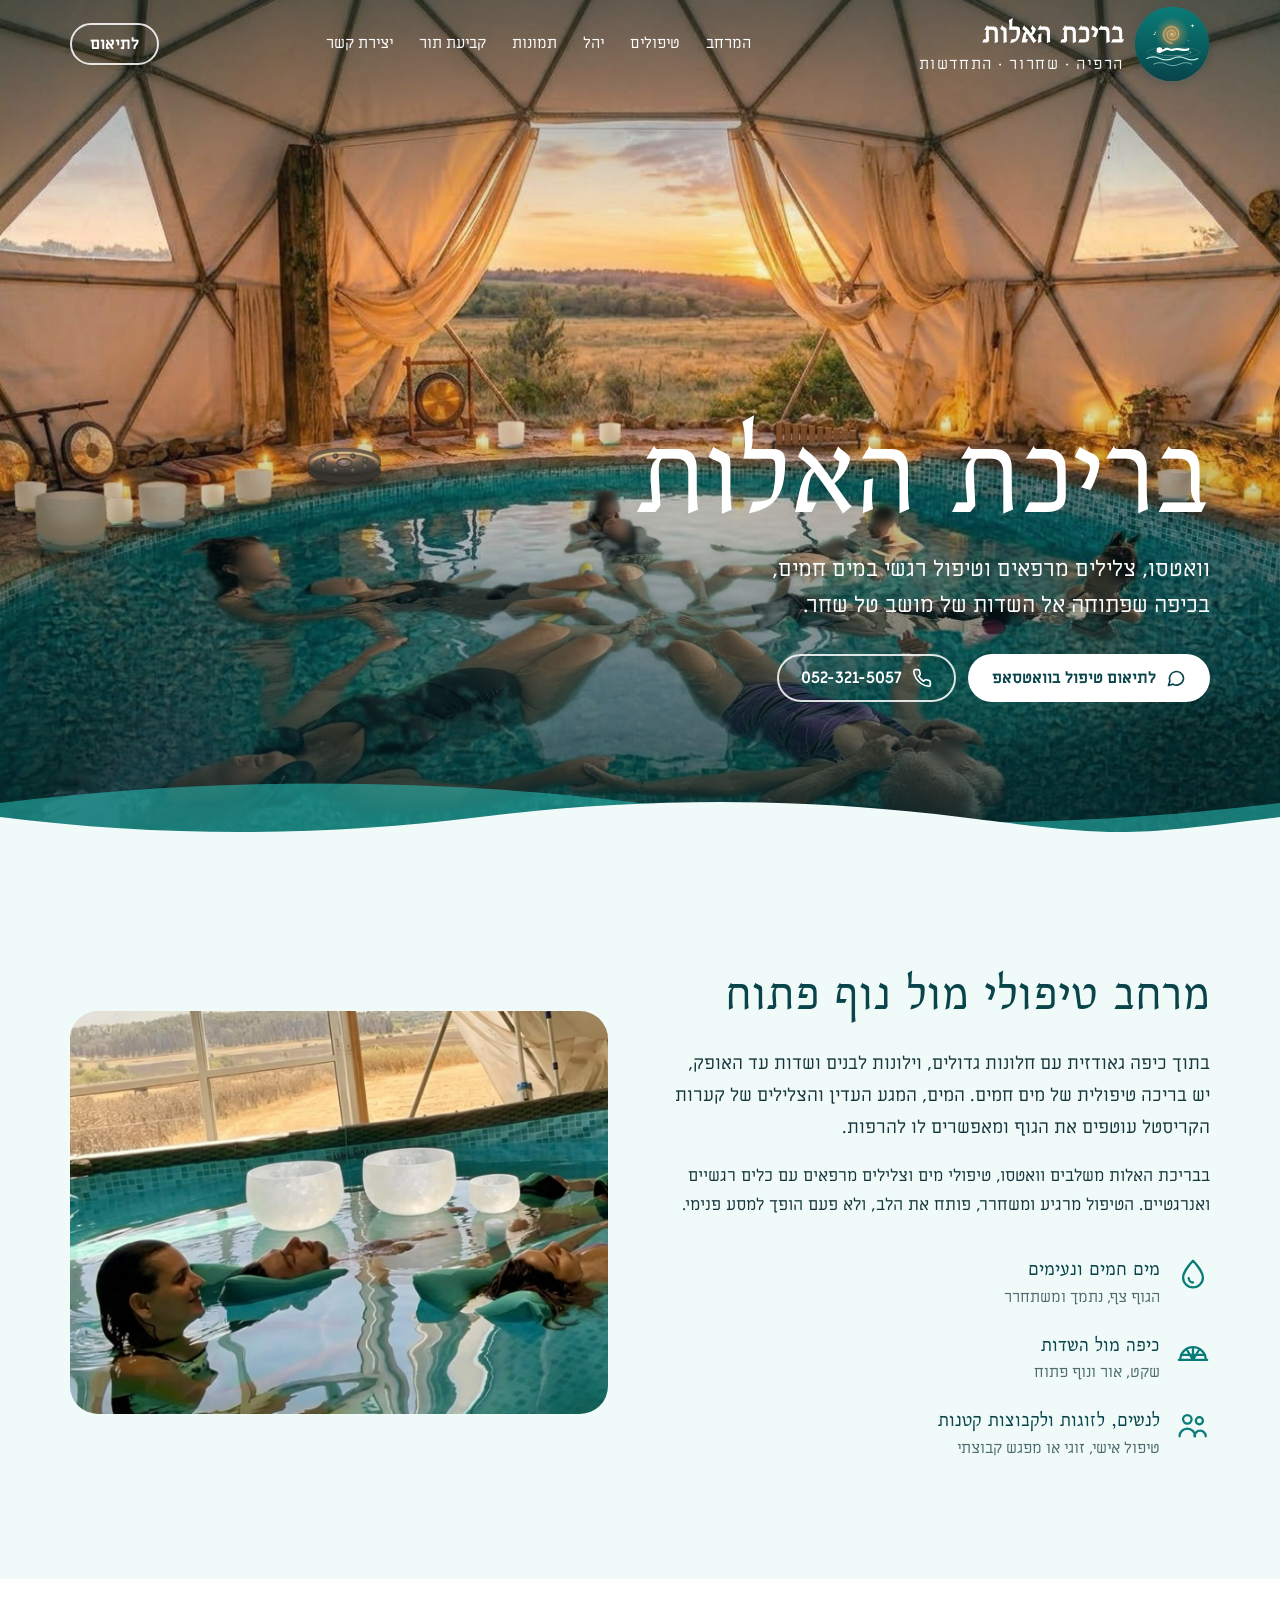
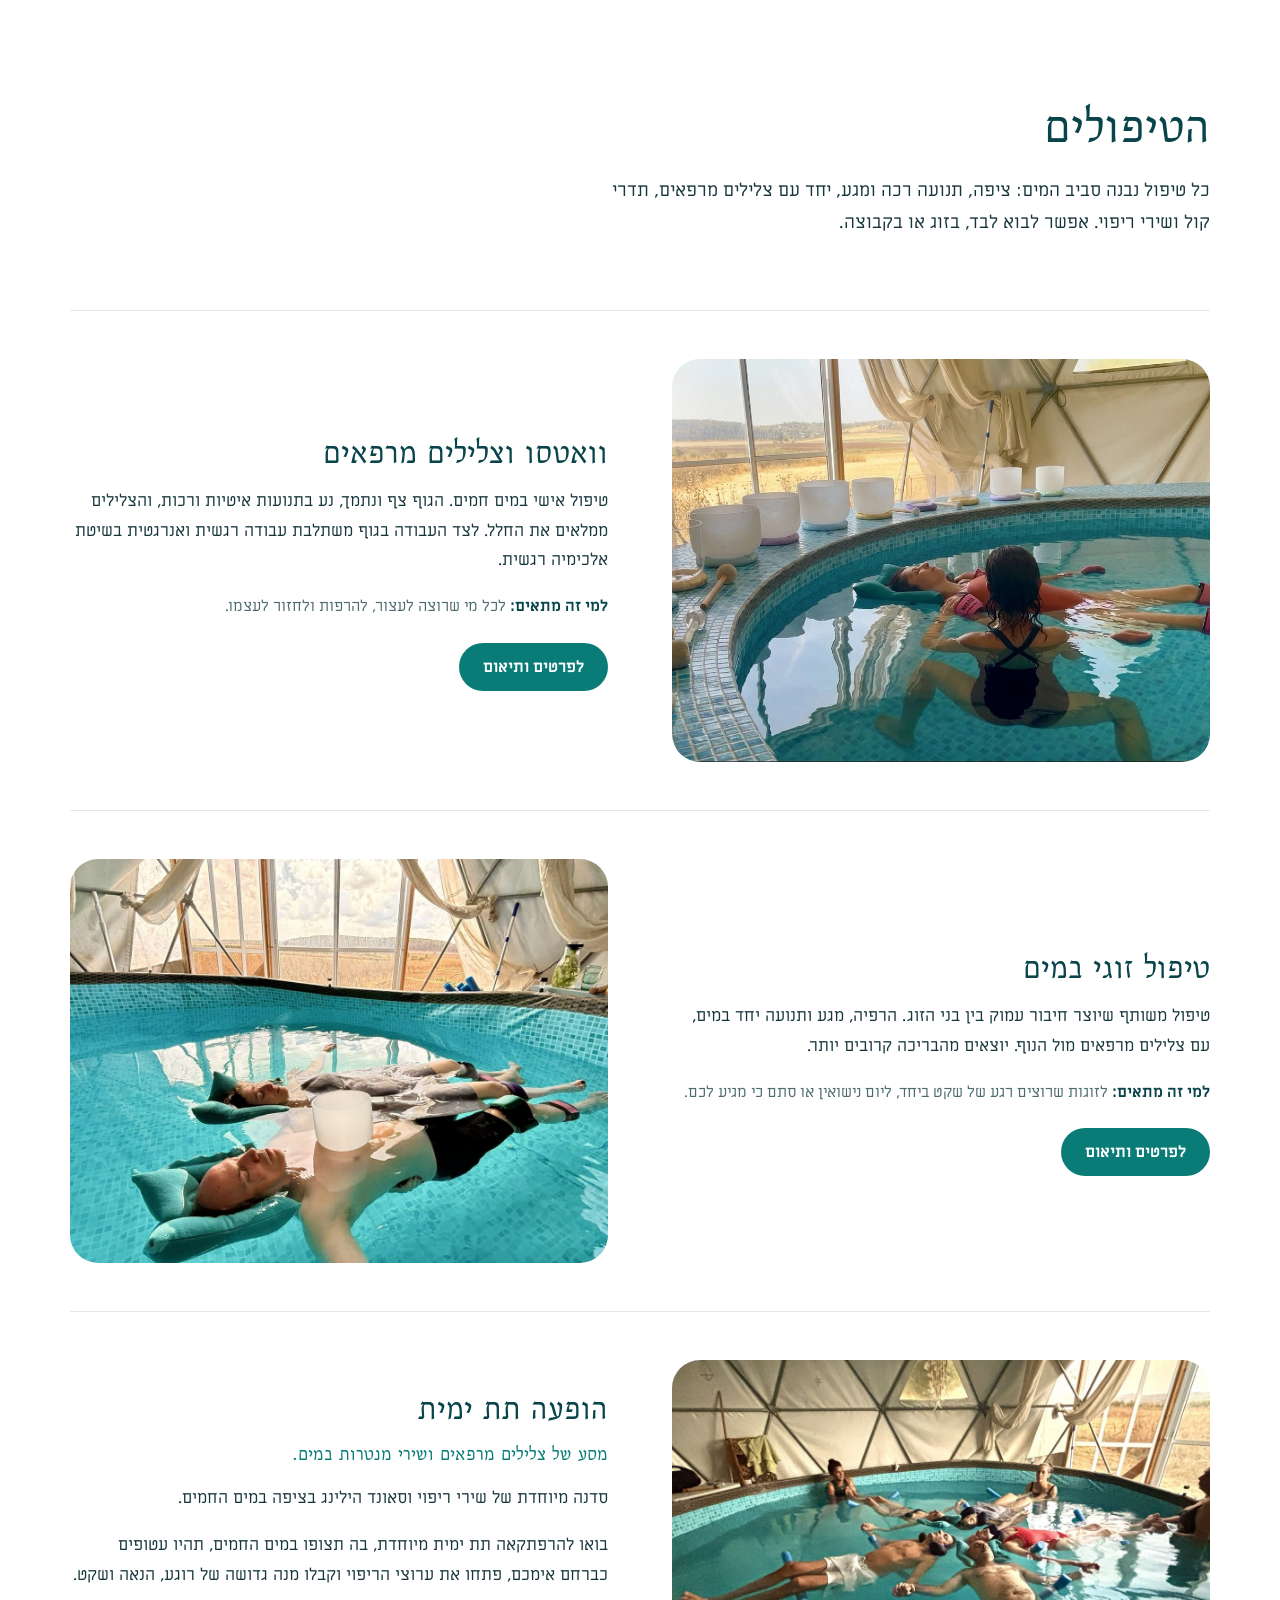
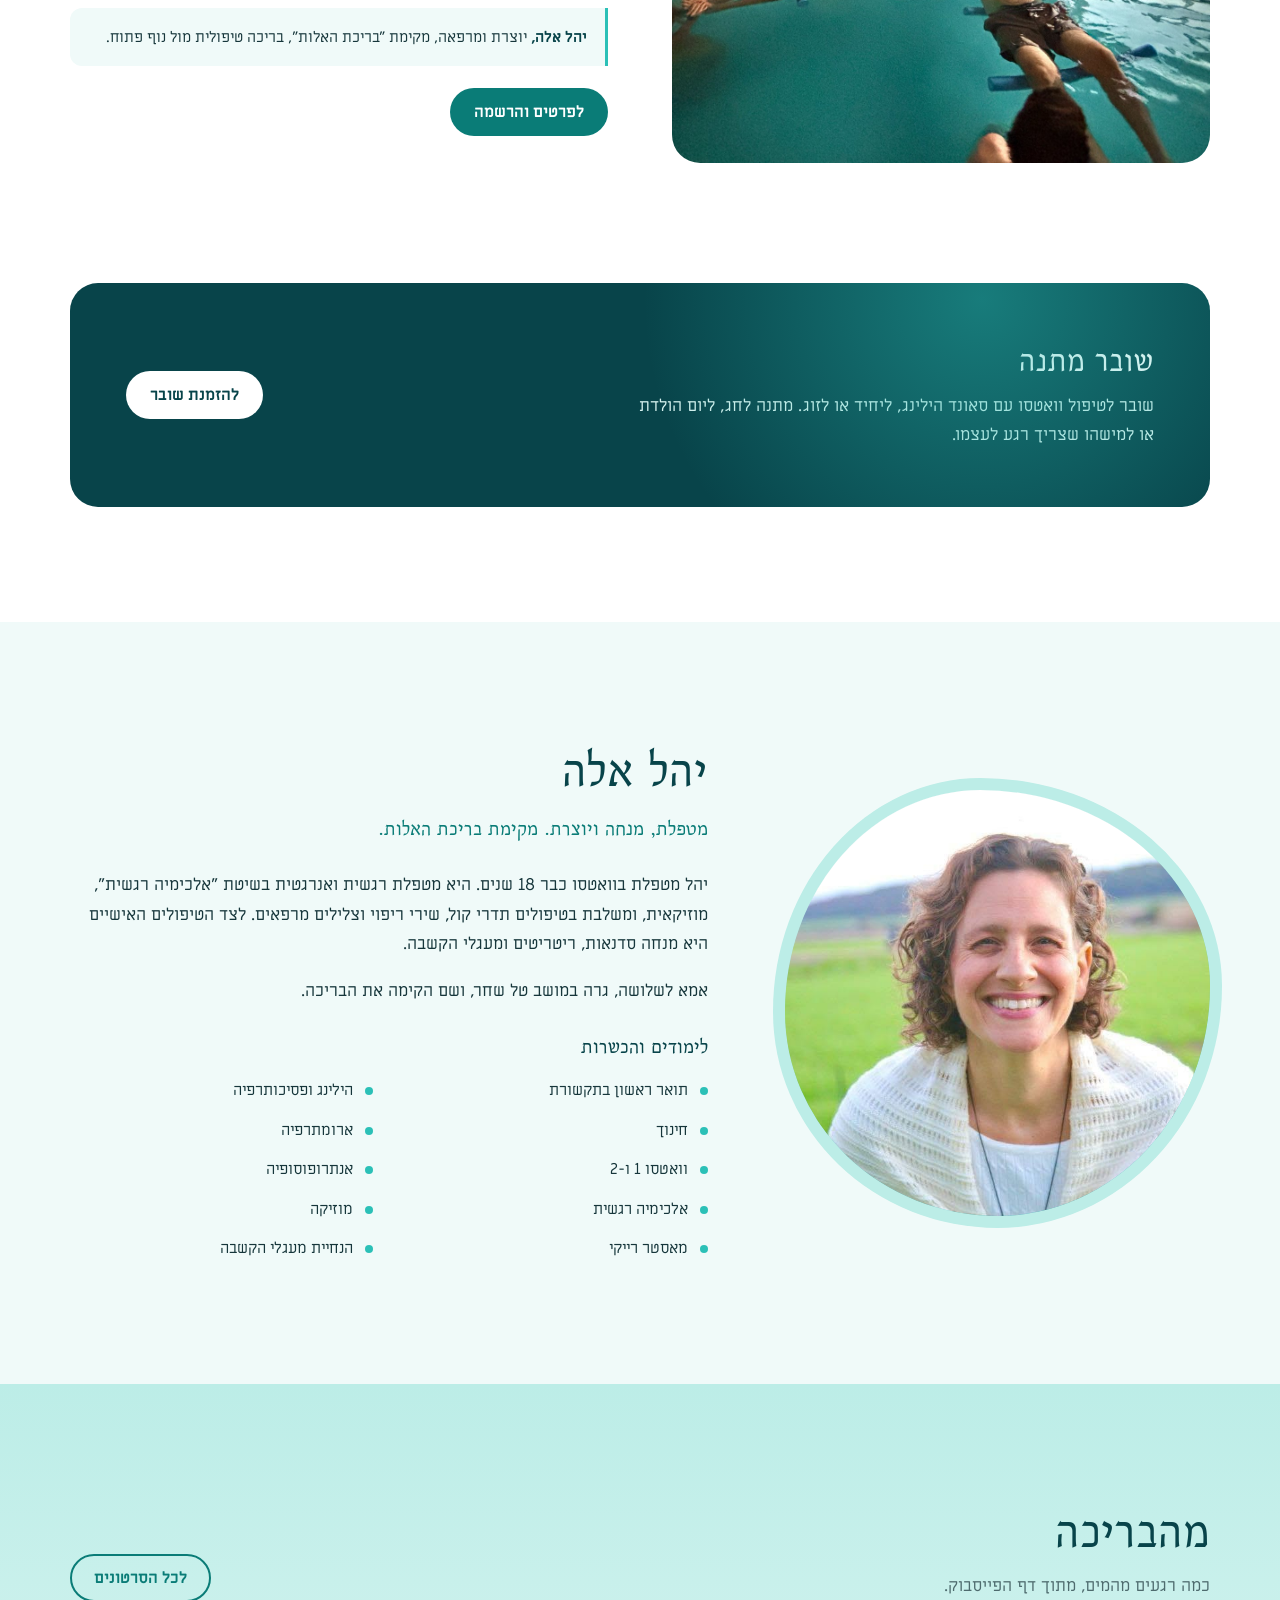
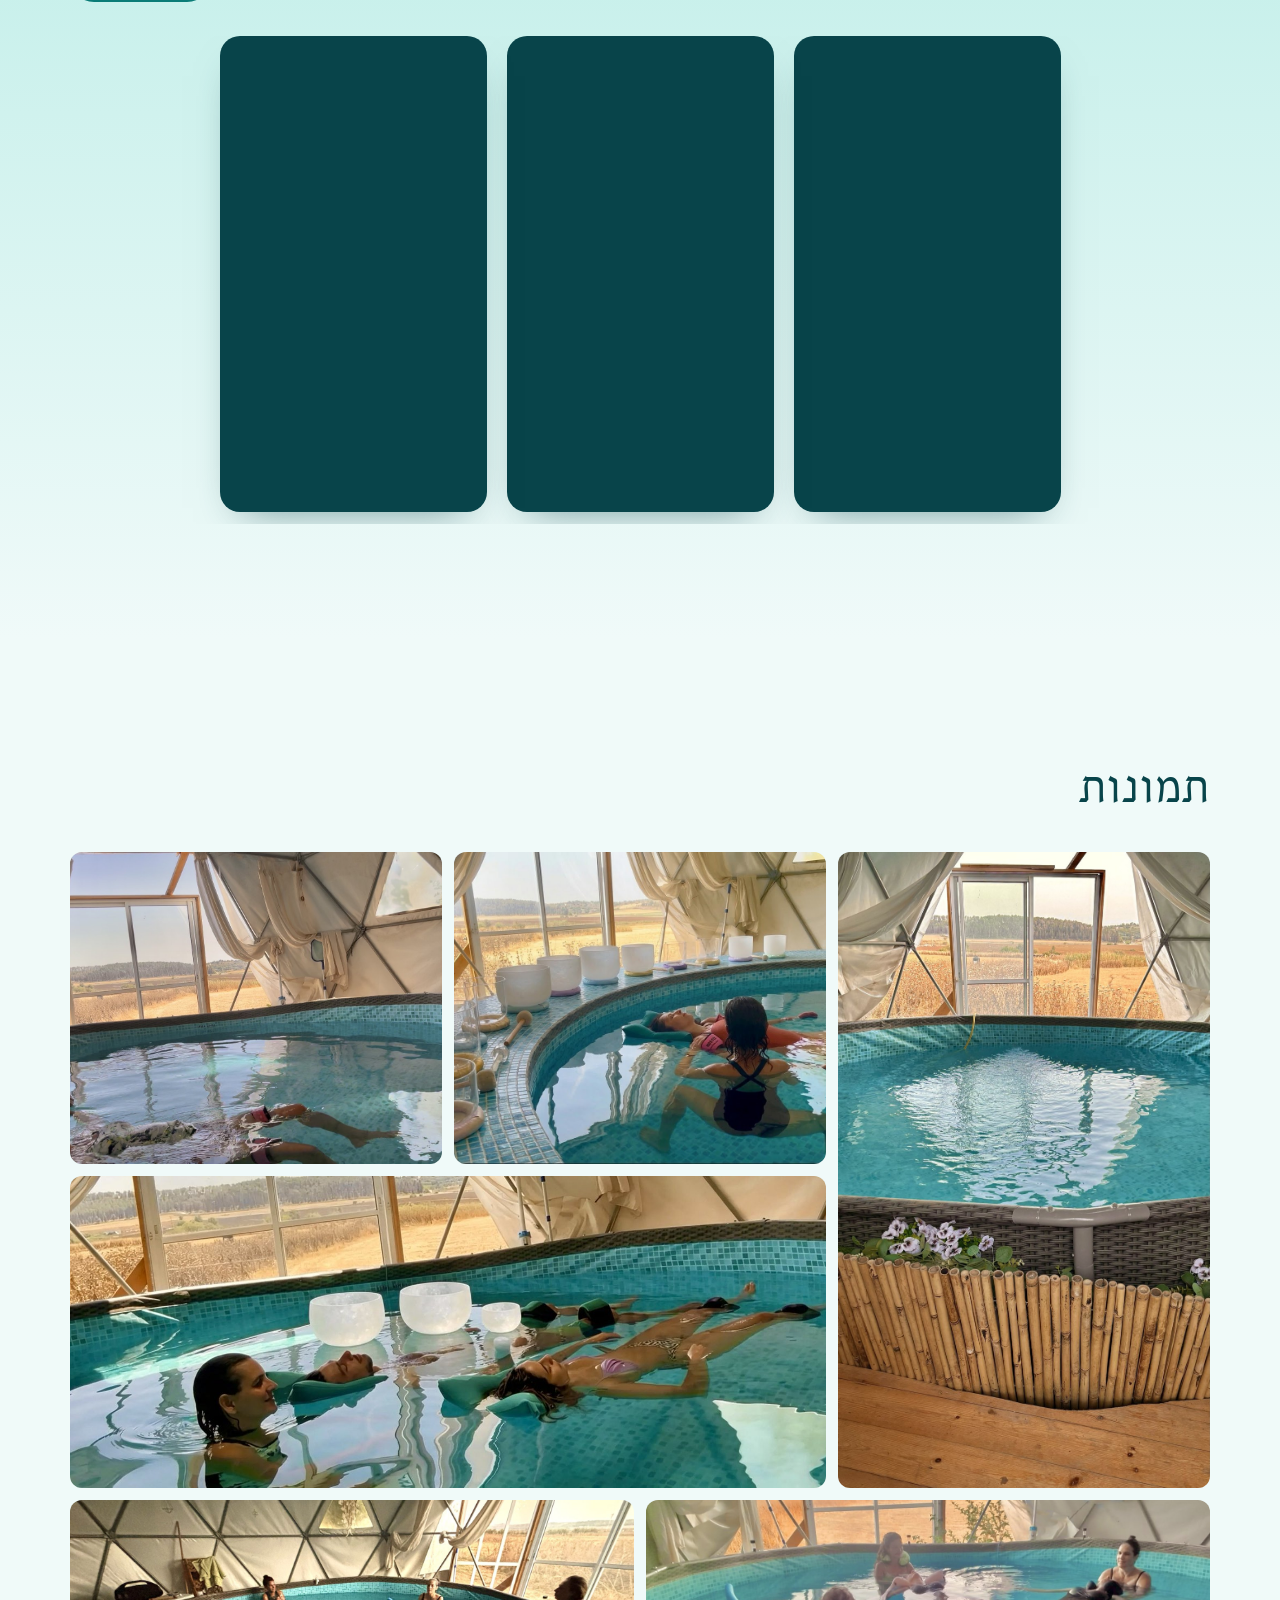
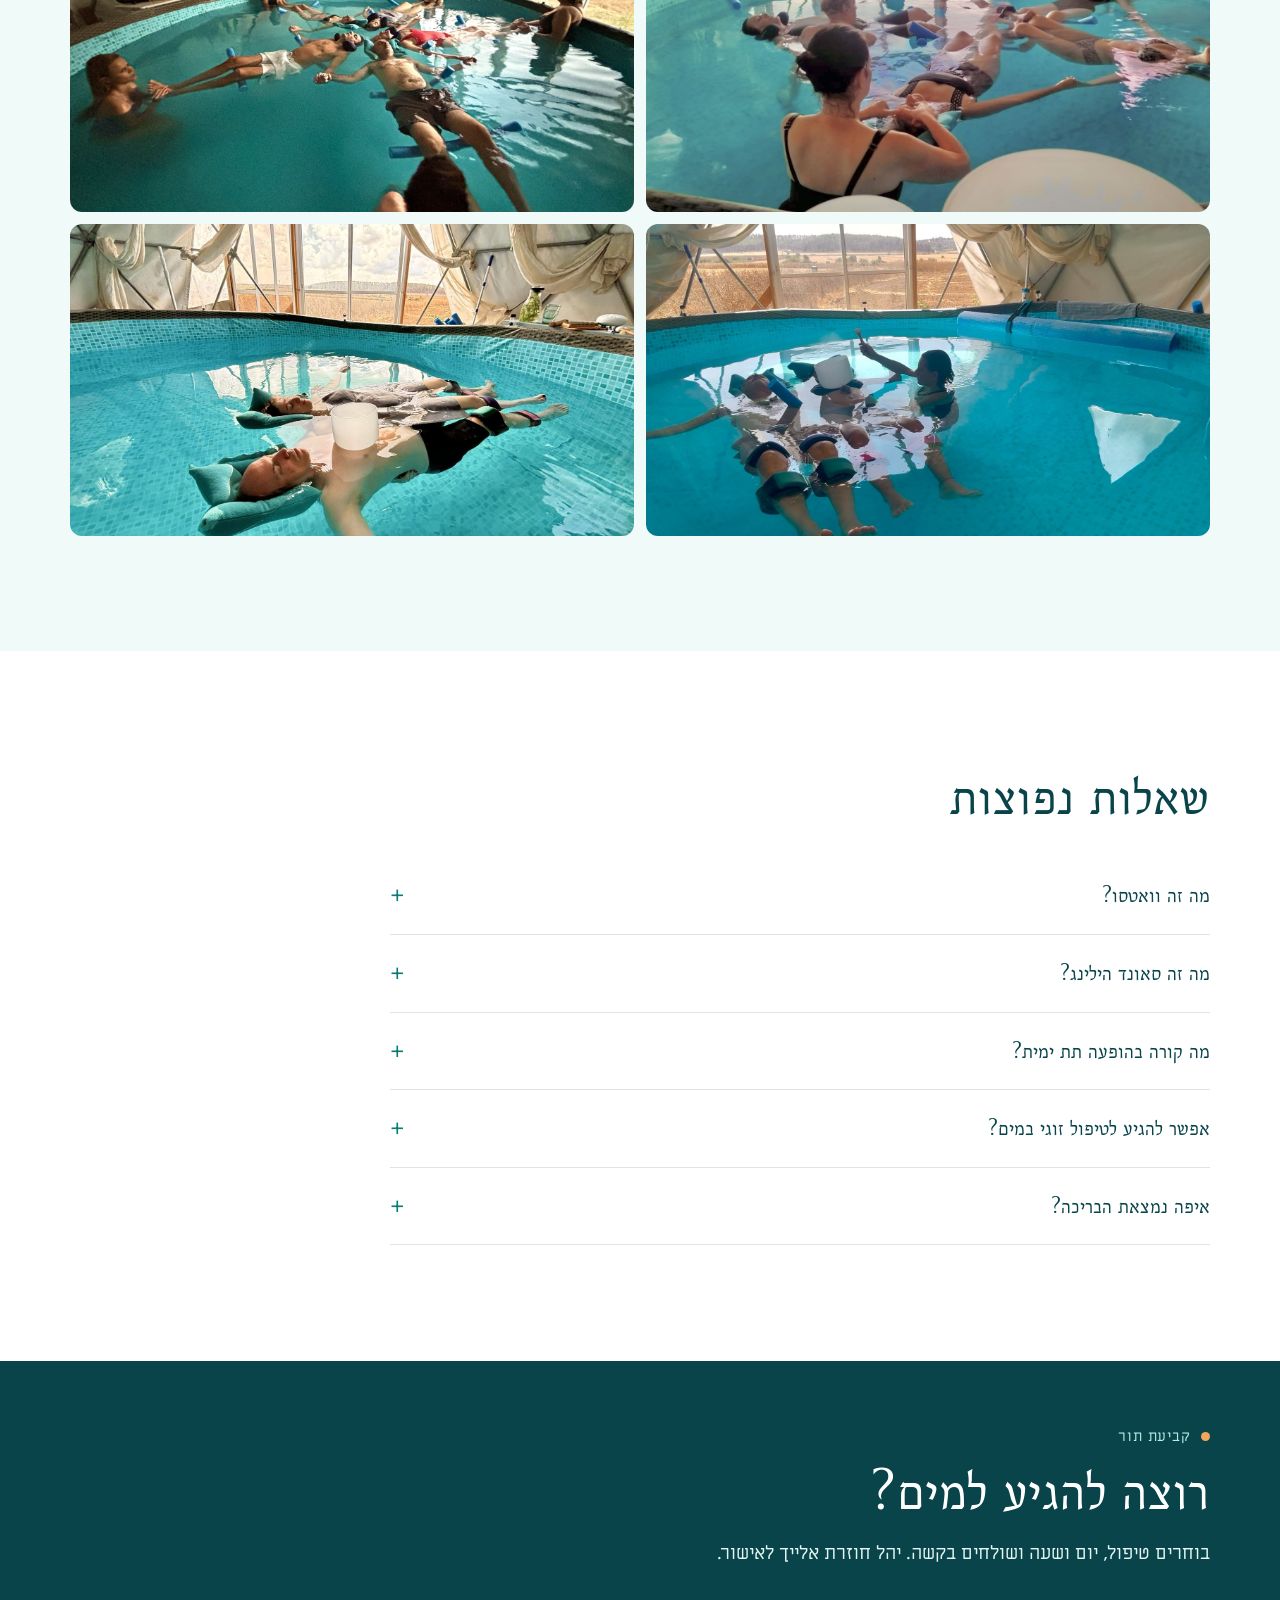
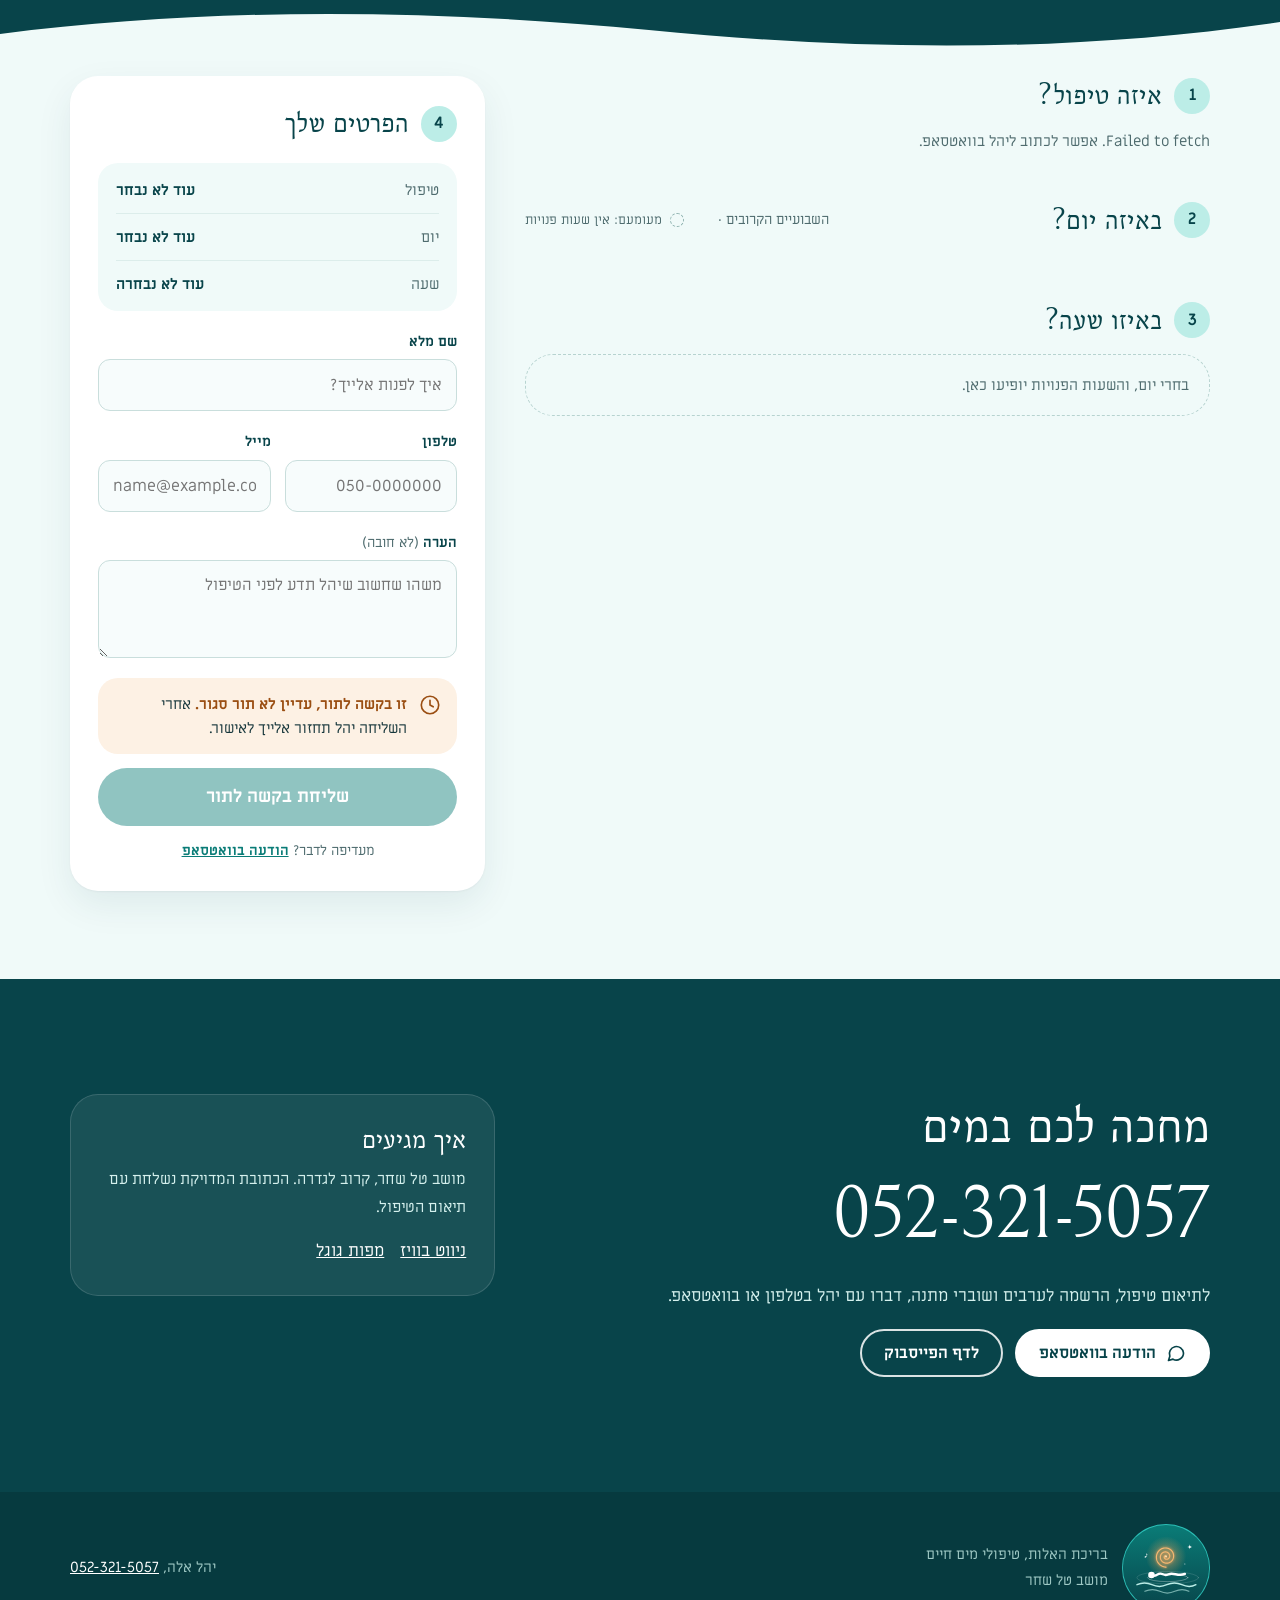
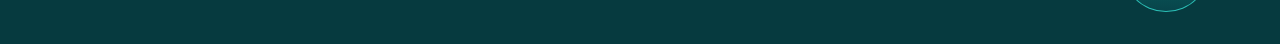
==== commit fbb82086: "החלפת התמונה הראשית לתמונת המעגל בכיפה Co-Authored-By: Claude Opus 5.5 <noreply@anthropic.com> Claud" ====
--- a/index.html
+++ b/index.html
@@ -12,7 +12,7 @@
 <meta property="og:url" content="https://g-pool.me/">
 <meta property="og:locale" content="he_IL">
 <meta property="og:description" content="וואטסו, סאונד הילינג, שירי ריפוי ותדרי קול בבריכה טיפולית מחוממת, מול הנוף של מושב טל שחר.">
-<meta property="og:image" content="https://g-pool.me/images/hero-dome-sunset.jpg">
+<meta property="og:image" content="https://g-pool.me/images/hero-dome-circle.jpg">
 <link rel="preconnect" href="https://fonts.googleapis.com">
 <link rel="preconnect" href="https://fonts.gstatic.com" crossorigin>
 <link href="https://fonts.googleapis.com/css2?family=Bellefair&family=Miriam+Libre:wght@400;700&display=swap" rel="stylesheet">
@@ -28,7 +28,7 @@
  "name": "בריכת האלות",
  "alternateName": "G-Pool",
  "url": "https://g-pool.me/",
- "image": "https://g-pool.me/images/hero-dome-sunset.jpg",
+ "image": "https://g-pool.me/images/hero-dome-circle.jpg",
  "logo": "https://g-pool.me/images/brand/logo-transparent.png",
  "telephone": "+972-52-321-5057",
  "description": "בריכה טיפולית במים חמים במושב טל שחר: וואטסו, טיפול זוגי במים, סאונד הילינג, צלילים מרפאים, תדרי קול, שירי ריפוי והופעה תת ימית.",
@@ -119,7 +119,7 @@
 <main id="main">
   <!-- HERO: sunset in the dome -->
   <section class="hero" aria-label="פתיחה" style="padding:0">
-    <img src="images/hero-dome-sunset.jpg?v=4" alt="מטופלים צפים במעגל בבריכה החמה בתוך הכיפה, מול שקיעה על השדות, עם נרות וקערות קריסטל מסביב">
+    <img src="images/hero-dome-circle.jpg?v=5" alt="מטופלים צפים במעגל בבריכה החמה בתוך הכיפה, מחזיקים ידיים, מול שקיעה על השדות, עם נרות, גונגים וקערות קריסטל מסביב">
     <div class="wrap">
       <h1>בריכת האלות</h1>
       <p class="tag">וואטסו, צלילים מרפאים וטיפול רגשי במים חמים, בכיפה שפתוחה אל השדות של מושב טל שחר.</p>
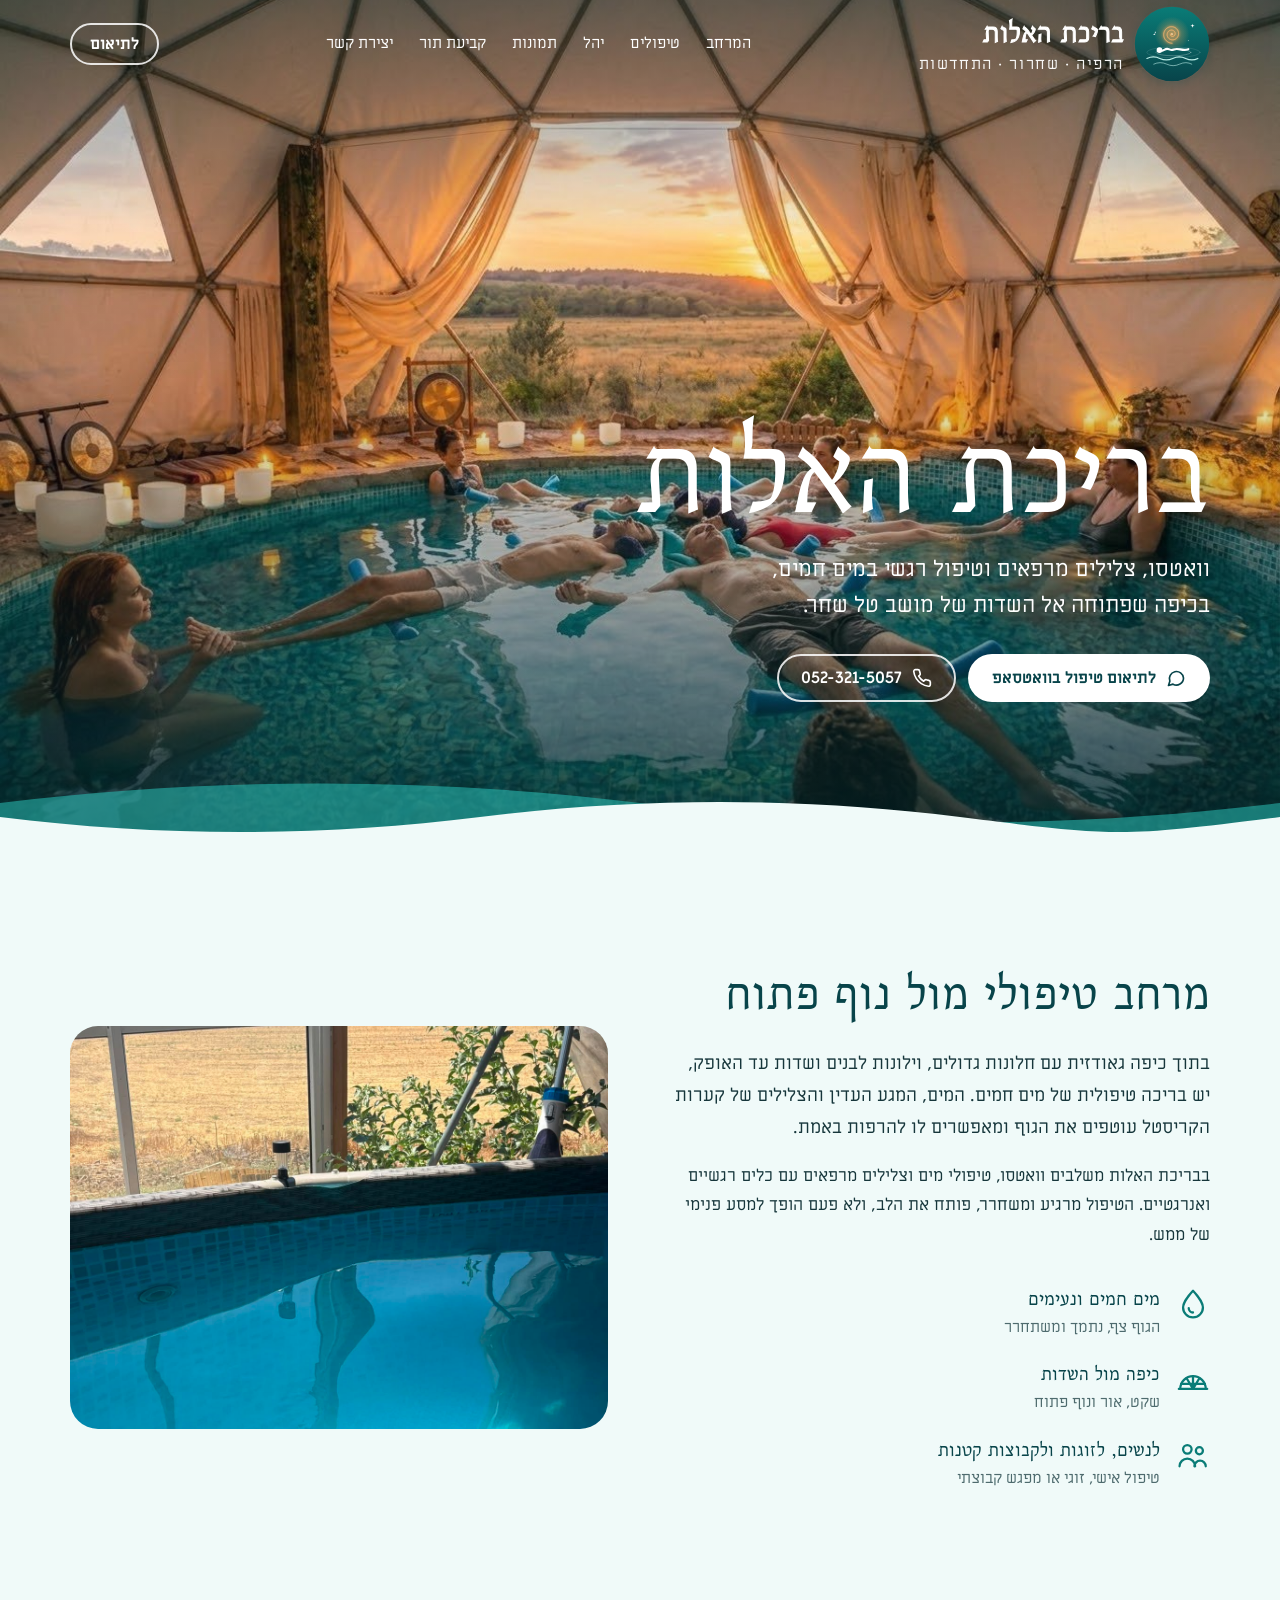
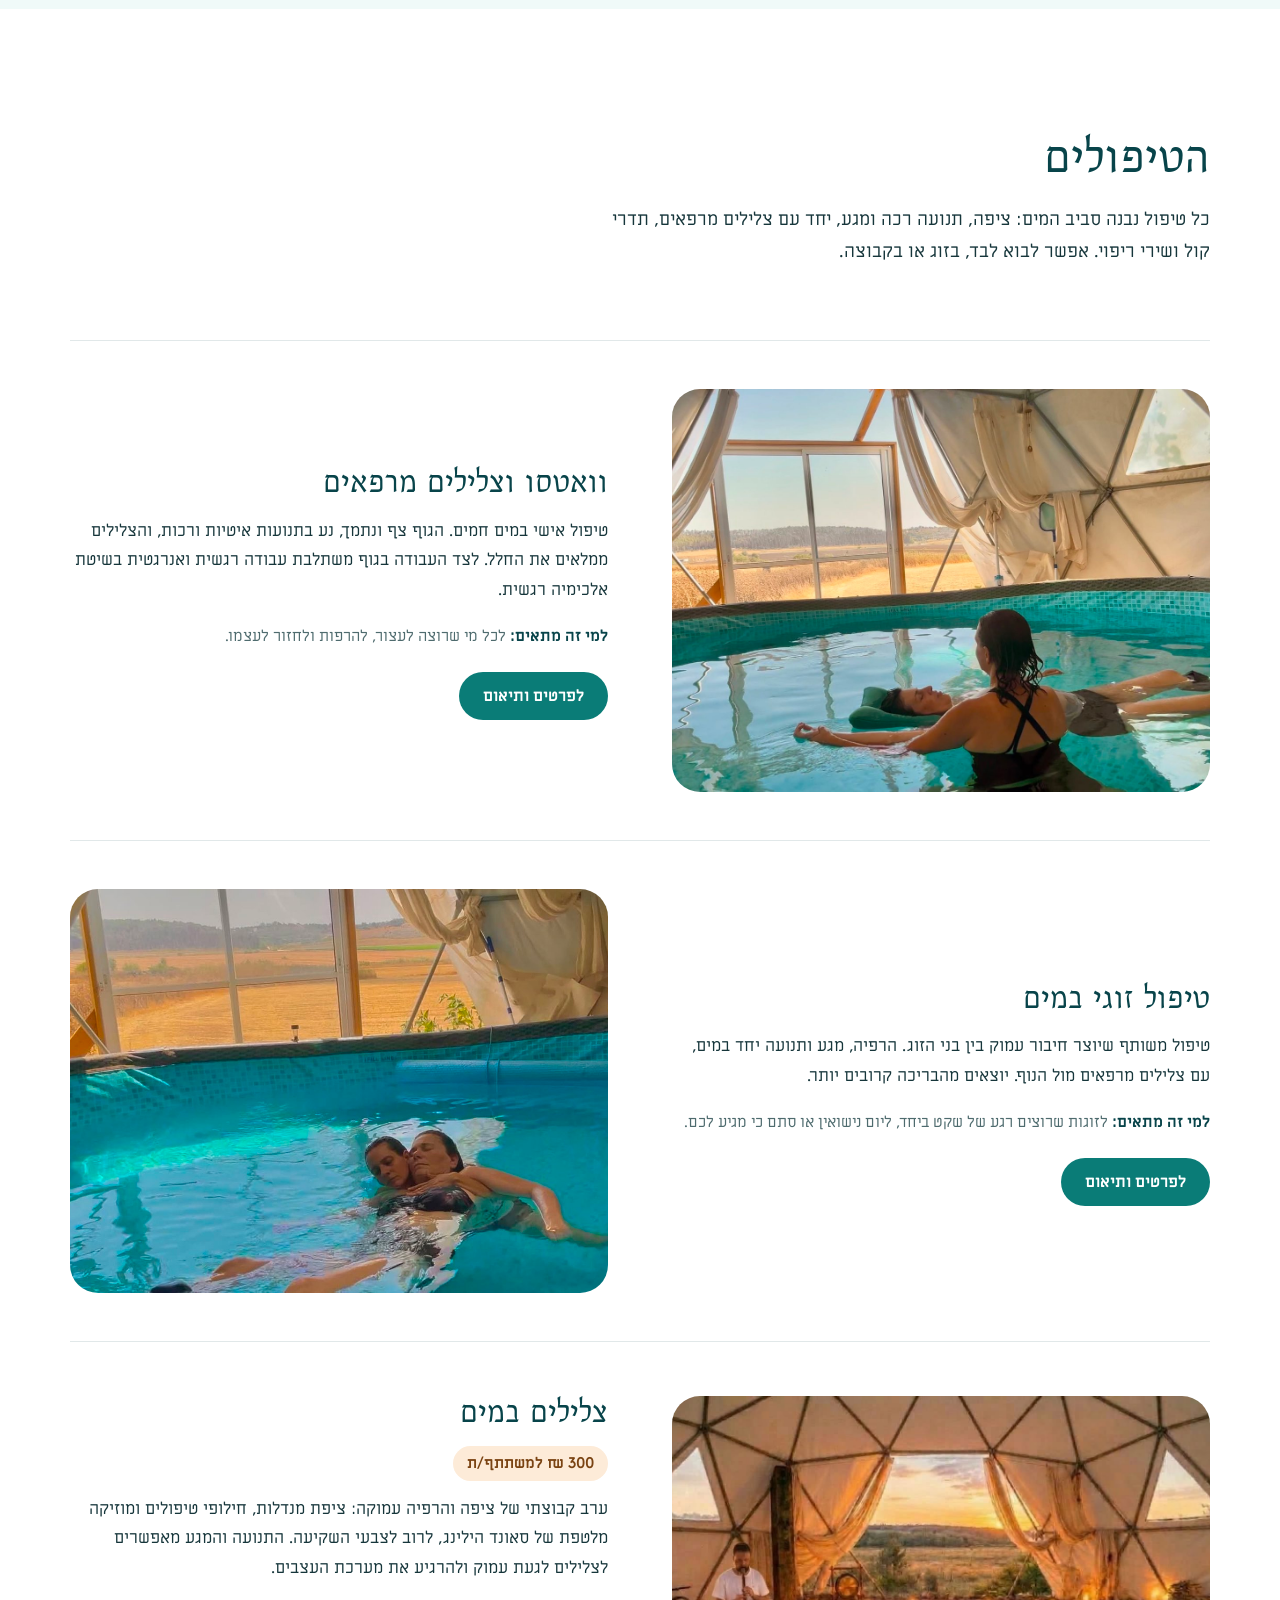
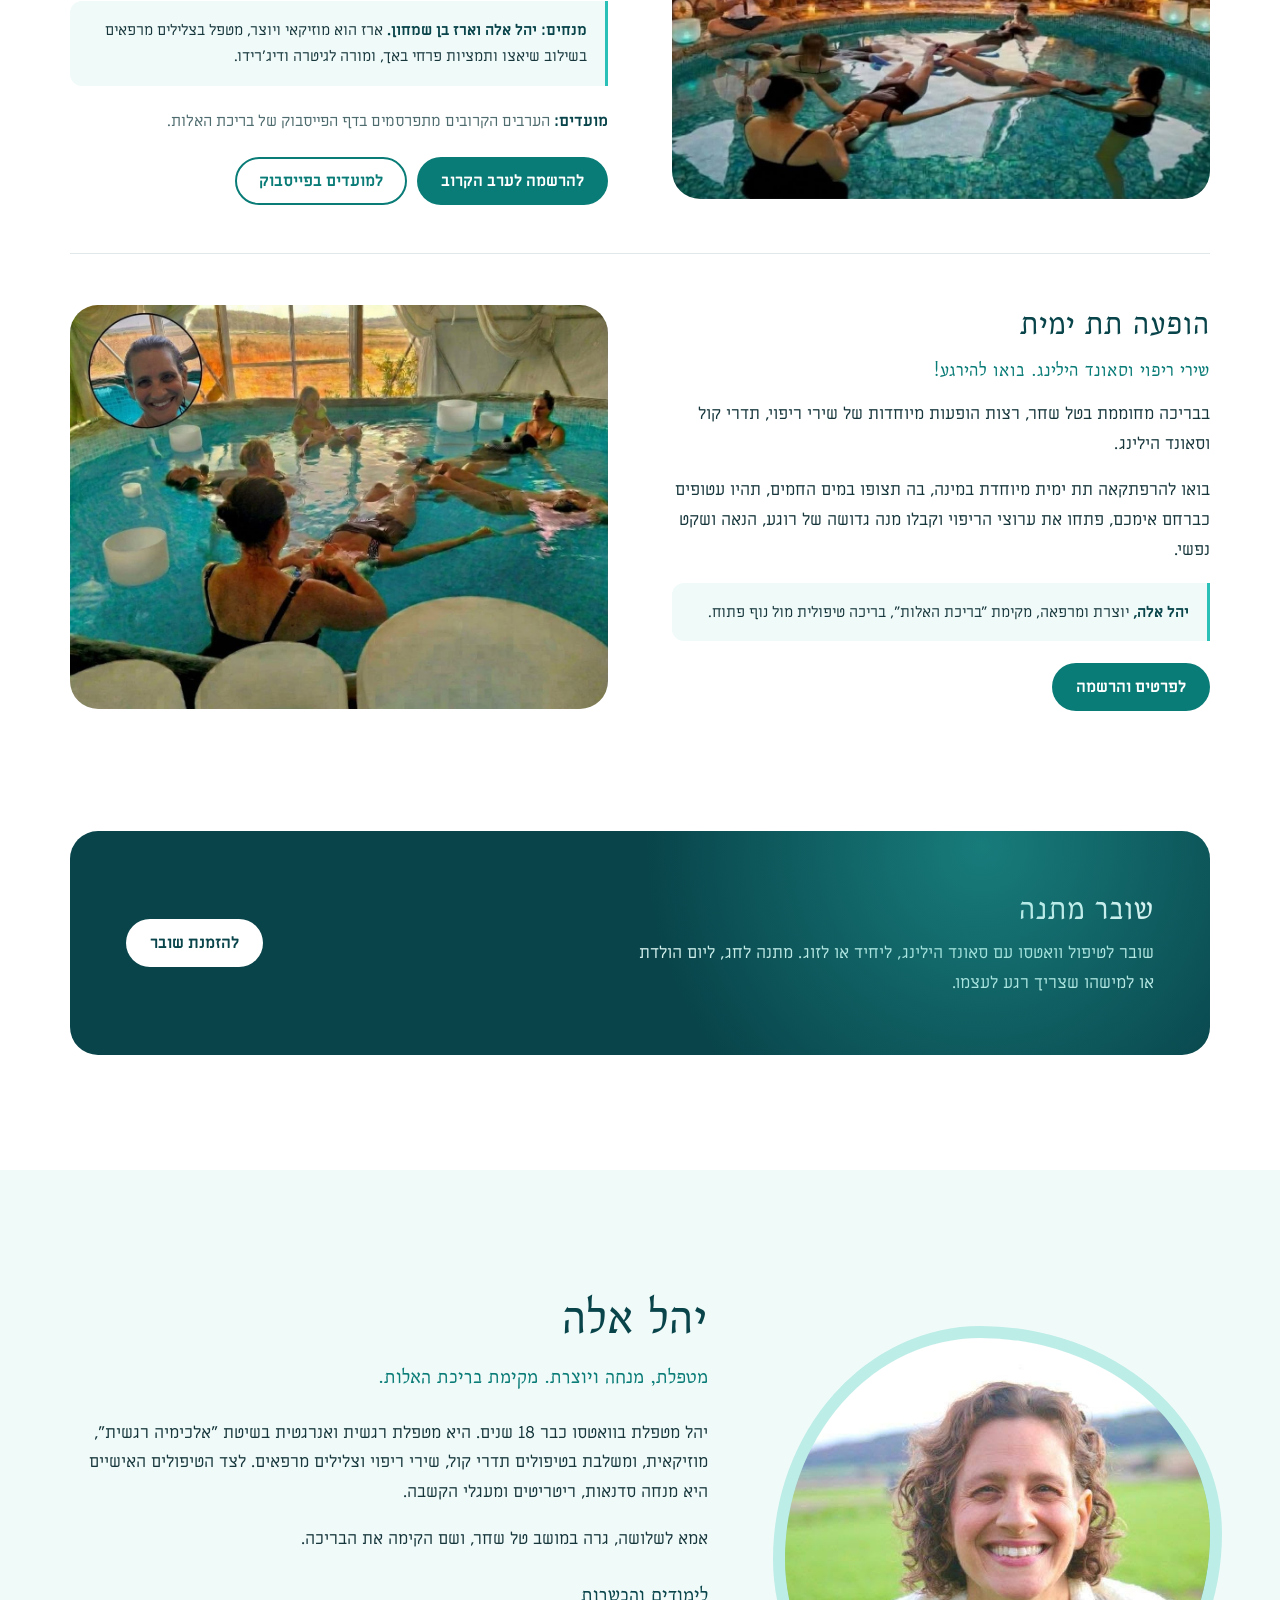
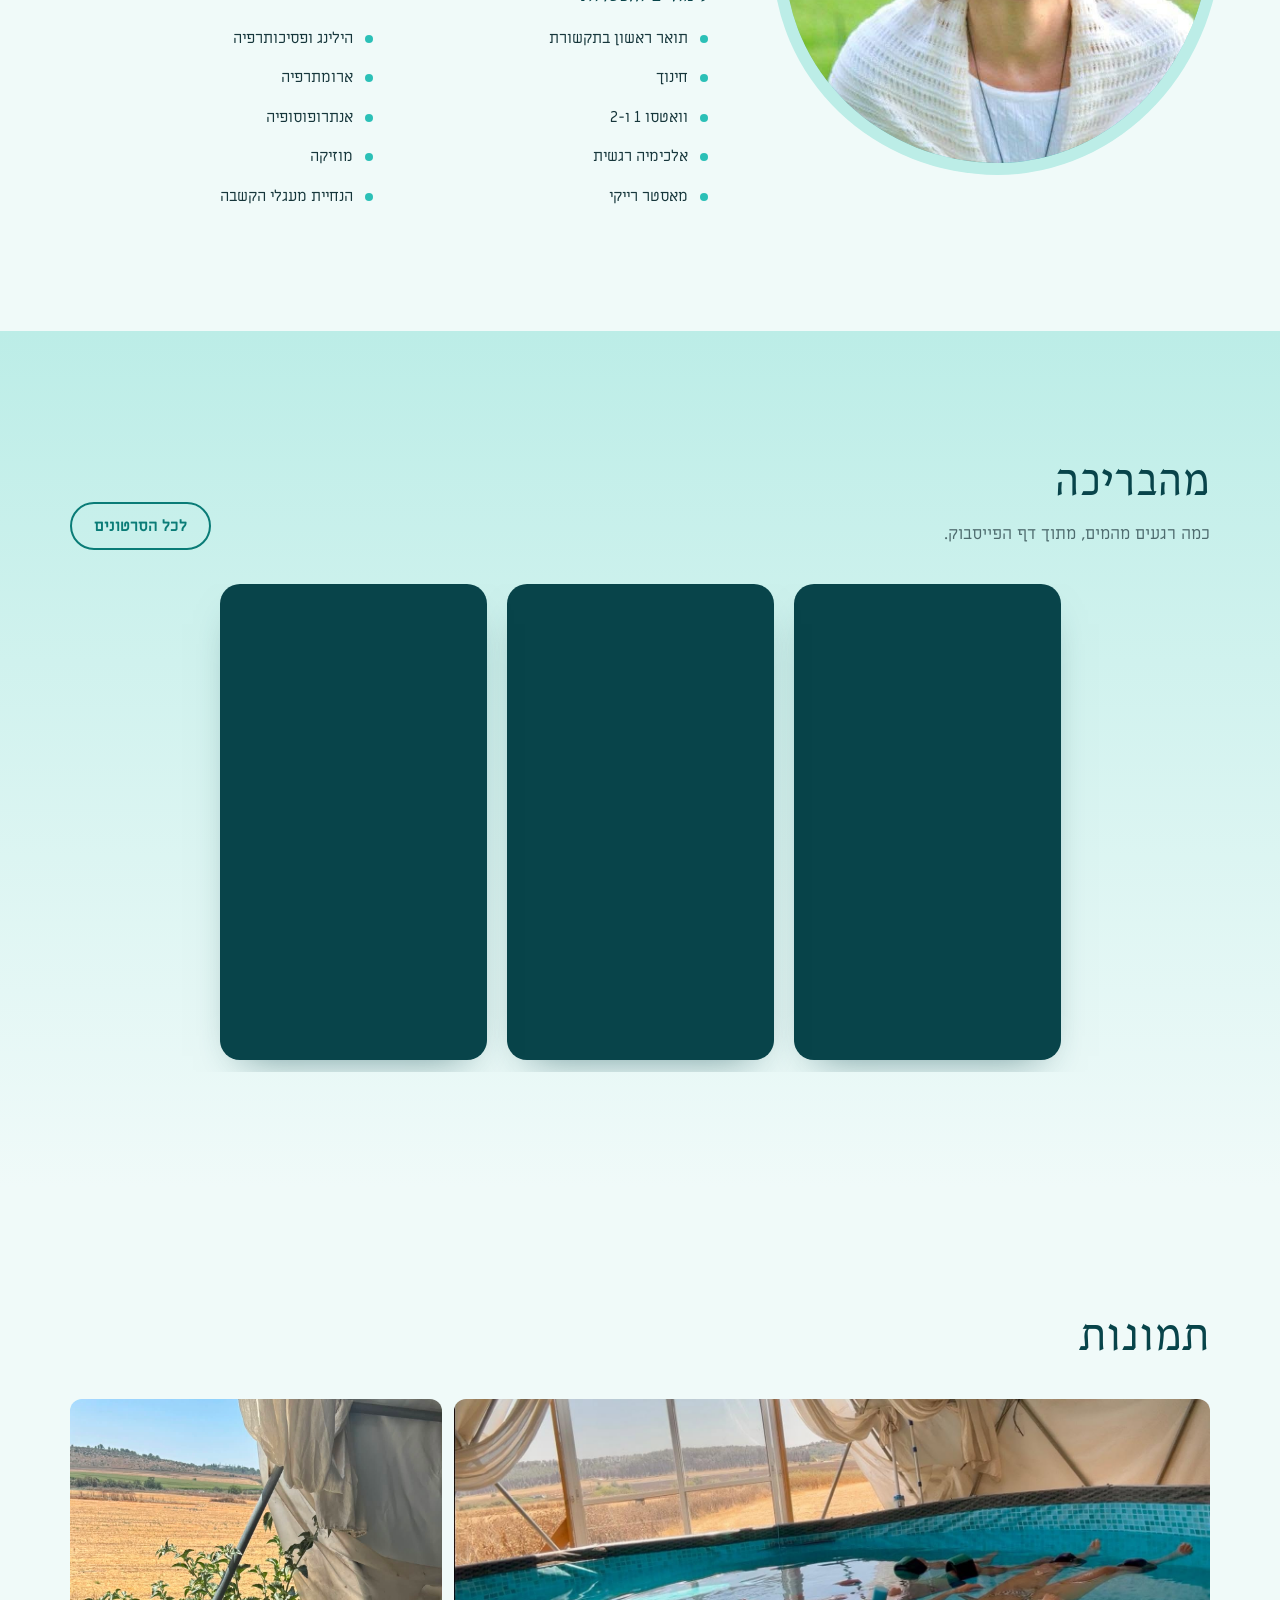
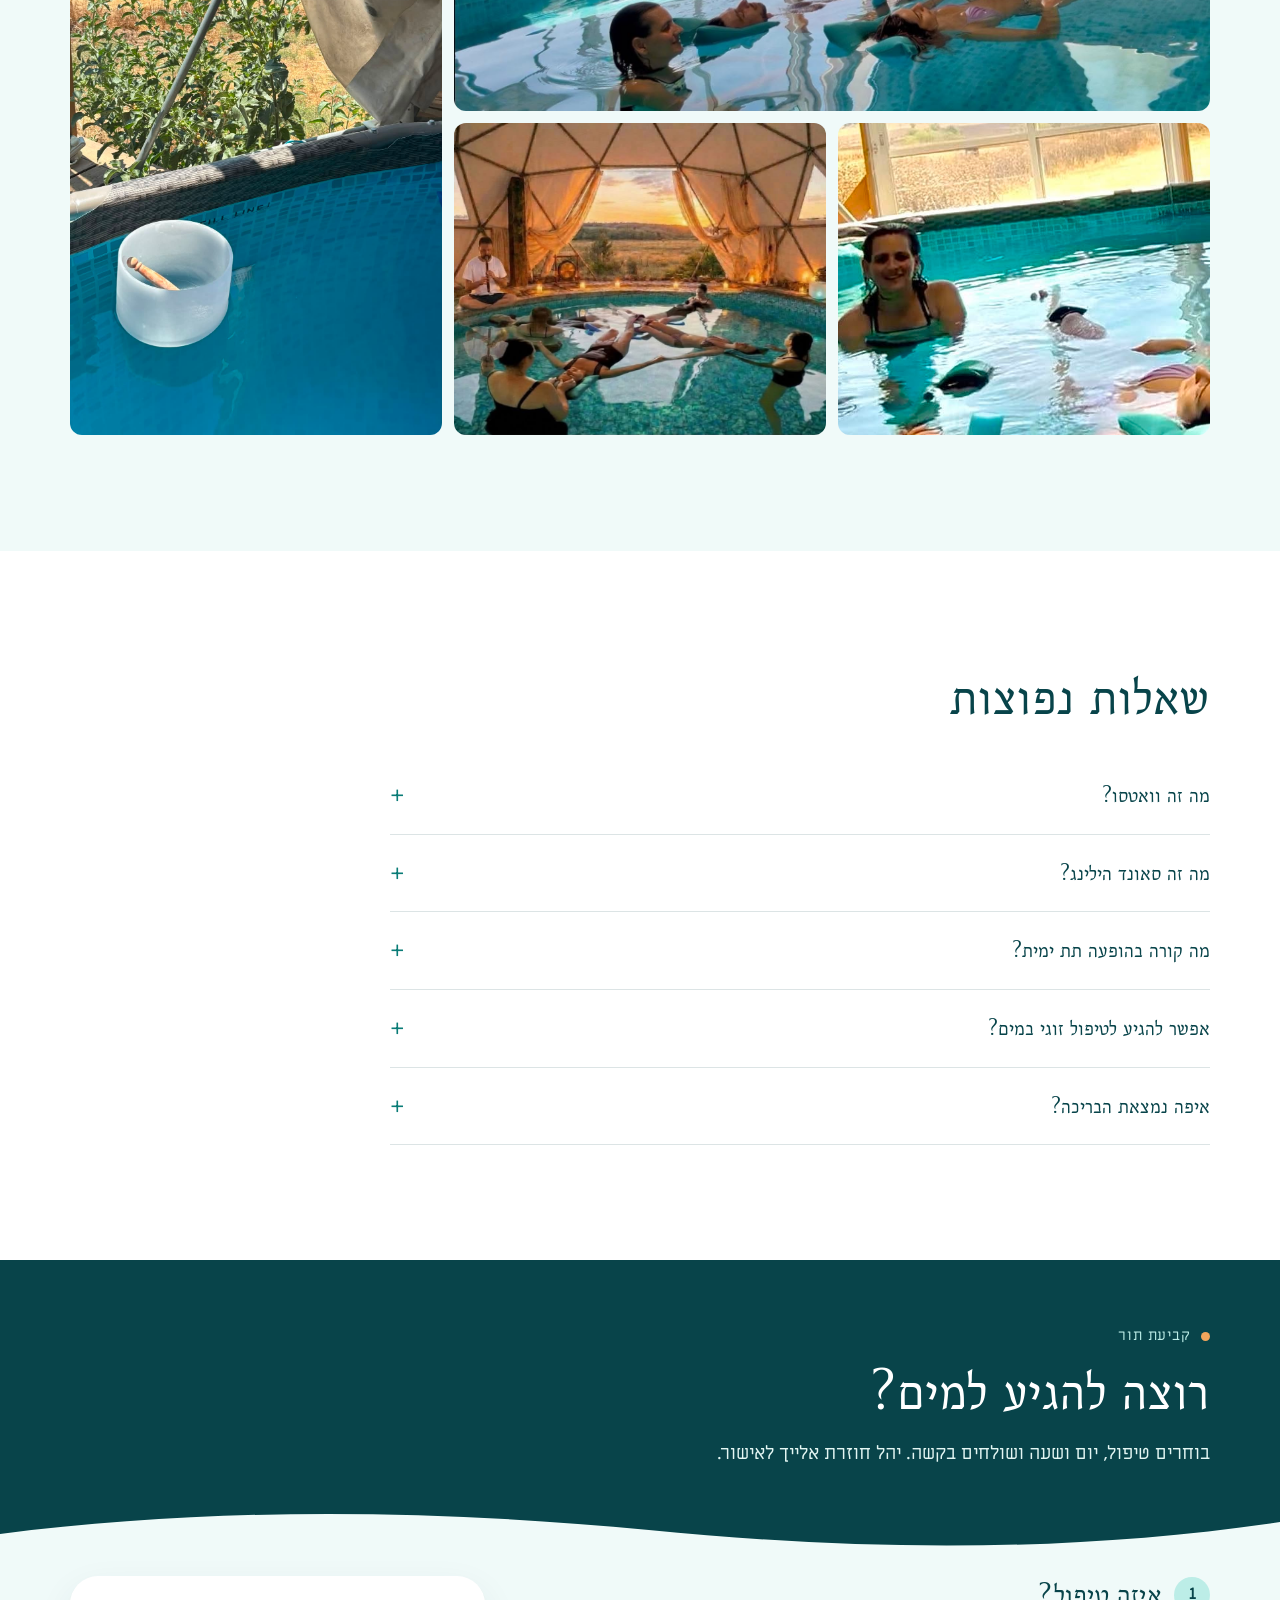
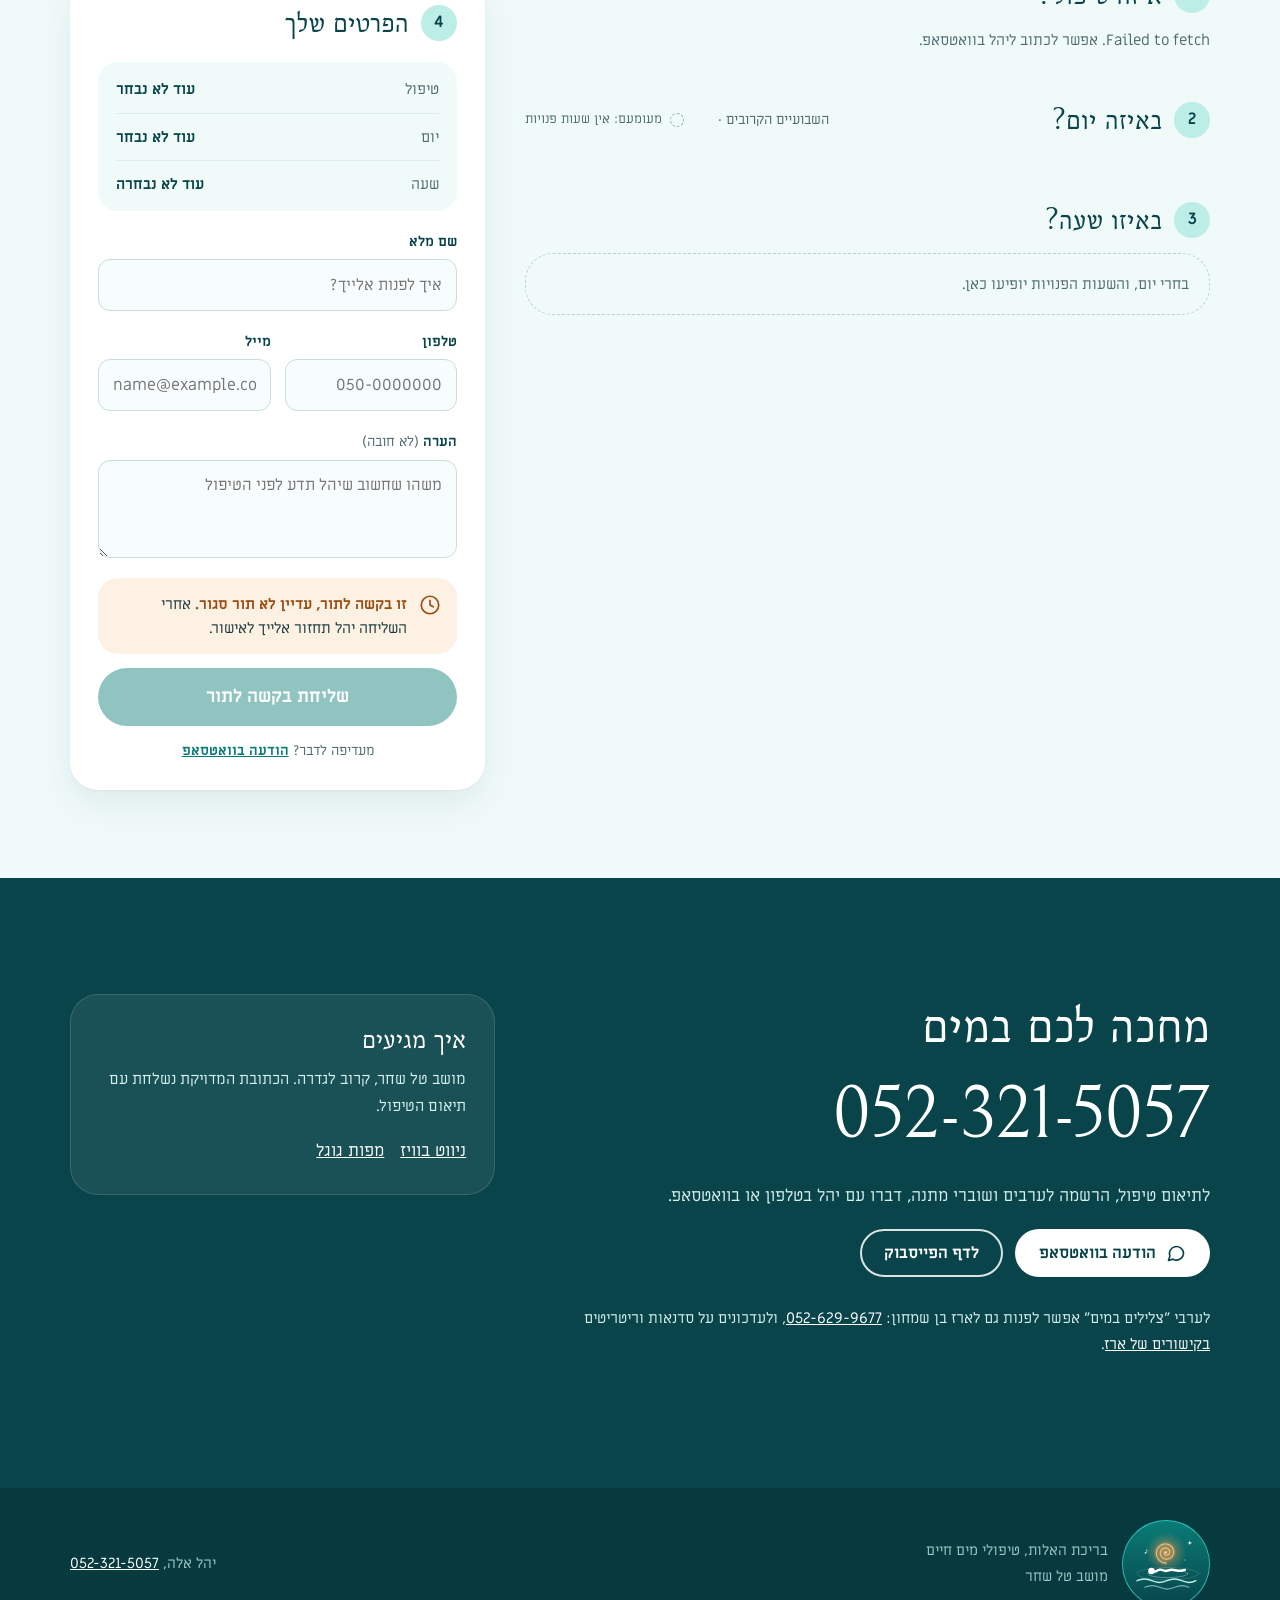
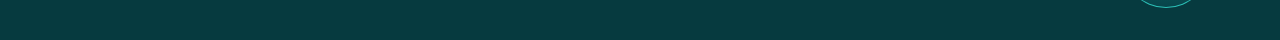
==== commit ae6eb95f: "תמונת פתיחה חדשה: הכיפה בשקיעה Co-Authored-By: Claude Opus 5.5 <noreply@anthropic.com> Claude-Sessio" ====
--- a/index.html
+++ b/index.html
@@ -12,11 +12,11 @@
 <meta property="og:url" content="https://g-pool.me/">
 <meta property="og:locale" content="he_IL">
 <meta property="og:description" content="וואטסו, סאונד הילינג, שירי ריפוי ותדרי קול בבריכה טיפולית מחוממת, מול הנוף של מושב טל שחר.">
-<meta property="og:image" content="https://g-pool.me/images/hero-dome-circle.jpg">
+<meta property="og:image" content="https://g-pool.me/images/hero-dome.jpg">
 <link rel="preconnect" href="https://fonts.googleapis.com">
 <link rel="preconnect" href="https://fonts.gstatic.com" crossorigin>
 <link href="https://fonts.googleapis.com/css2?family=Bellefair&family=Miriam+Libre:wght@400;700&display=swap" rel="stylesheet">
-<link rel="icon" type="image/svg+xml" href="images/brand/logo.svg?v=2">
+<link rel="icon" type="image/svg+xml" href="images/brand/logo.svg">
 <link rel="icon" type="image/png" href="images/favicon.png">
 <link rel="apple-touch-icon" href="images/favicon.png">
 <link rel="stylesheet" href="assets/style.css?v=3">
@@ -28,7 +28,7 @@
  "name": "בריכת האלות",
  "alternateName": "G-Pool",
  "url": "https://g-pool.me/",
- "image": "https://g-pool.me/images/hero-dome-circle.jpg",
+ "image": "https://g-pool.me/images/hero-dome.jpg",
  "logo": "https://g-pool.me/images/brand/logo-transparent.png",
  "telephone": "+972-52-321-5057",
  "description": "בריכה טיפולית במים חמים במושב טל שחר: וואטסו, טיפול זוגי במים, סאונד הילינג, צלילים מרפאים, תדרי קול, שירי ריפוי והופעה תת ימית.",
@@ -81,6 +81,13 @@
    "@type": "Offer",
    "itemOffered": {
     "@type": "Service",
+    "name": "צלילים במים: ערב סאונד הילינג קבוצתי"
+   }
+  },
+  {
+   "@type": "Offer",
+   "itemOffered": {
+    "@type": "Service",
     "name": "הופעה תת ימית: שירי ריפוי וסאונד הילינג"
    }
   },
@@ -103,7 +110,7 @@
 
 <header class="site-header" id="top">
   <div class="wrap bar">
-    <a class="brand" href="#top"><img src="images/brand/logo.svg?v=2" alt="" width="76" height="76"><span class="brand-text">בריכת האלות<small>הרפיה · שחרור · התחדשות</small></span></a>
+    <a class="brand" href="#top"><img src="images/brand/logo.svg" alt="" width="76" height="76"><span class="brand-text">בריכת האלות<small>הרפיה · שחרור · התחדשות</small></span></a>
     <nav class="nav" aria-label="ניווט ראשי">
       <a href="#space">המרחב</a>
       <a href="#treatments">טיפולים</a>
@@ -119,7 +126,7 @@
 <main id="main">
   <!-- HERO: sunset in the dome -->
   <section class="hero" aria-label="פתיחה" style="padding:0">
-    <img src="images/hero-dome-circle.jpg?v=5" alt="מטופלים צפים במעגל בבריכה החמה בתוך הכיפה, מחזיקים ידיים, מול שקיעה על השדות, עם נרות, גונגים וקערות קריסטל מסביב">
+    <img src="images/hero-dome.jpg" alt="קבוצה צפה על גבה במים החמים של הבריכה בתוך הכיפה, הווילונות פתוחים אל שקיעה מעל השדות, ונרות וקערות קריסטל על שפת הבריכה">
     <div class="wrap">
       <h1>בריכת האלות</h1>
       <p class="tag">וואטסו, צלילים מרפאים וטיפול רגשי במים חמים, בכיפה שפתוחה אל השדות של מושב טל שחר.</p>
@@ -145,8 +152,8 @@
     <div class="wrap space-grid">
       <div>
         <h2>מרחב טיפולי מול נוף פתוח</h2>
-        <p class="lead">בתוך כיפה גאודזית עם חלונות גדולים, וילונות לבנים ושדות עד האופק, יש בריכה טיפולית של מים חמים. המים, המגע העדין והצלילים של קערות הקריסטל עוטפים את הגוף ומאפשרים לו להרפות.</p>
-        <p>בבריכת האלות משלבים וואטסו, טיפולי מים וצלילים מרפאים עם כלים רגשיים ואנרגטיים. הטיפול מרגיע ומשחרר, פותח את הלב, ולא פעם הופך למסע פנימי.</p>
+        <p class="lead">בתוך כיפה גאודזית עם חלונות גדולים, וילונות לבנים ושדות עד האופק, יש בריכה טיפולית של מים חמים. המים, המגע העדין והצלילים של קערות הקריסטל עוטפים את הגוף ומאפשרים לו להרפות באמת.</p>
+        <p>בבריכת האלות משלבים וואטסו, טיפולי מים וצלילים מרפאים עם כלים רגשיים ואנרגטיים. הטיפול מרגיע ומשחרר, פותח את הלב, ולא פעם הופך למסע פנימי של ממש.</p>
         <ul class="facts">
           <li>
             <svg viewBox="0 0 24 24" fill="none" stroke="currentColor" stroke-width="1.6" stroke-linecap="round" stroke-linejoin="round" aria-hidden="true"><path d="M12 2.7S5 10 5 14.5a7 7 0 0 0 14 0C19 10 12 2.7 12 2.7Z"/><path d="M9 15a3 3 0 0 0 3 3"/></svg>
@@ -163,7 +170,7 @@
         </ul>
       </div>
       <figure>
-        <img src="images/space-yahel-bowls.jpg" alt="יהל במים ליד מטופלים צפים, ושלוש קערות קריסטל צפות על המים מול נוף השדות" loading="lazy">
+        <img src="images/space-pool.jpg" alt="הבריכה בתוך הכיפה, קערת קריסטל על שפת המים ונוף שדות דרך החלון" loading="lazy">
       </figure>
     </div>
   </section>
@@ -177,7 +184,7 @@
       </div>
 
       <article class="t-row">
-        <figure><img src="images/treat-watsu.jpg" alt="יהל מחזיקה מטופלת שצפה במים החמים, וקערות קריסטל על שפת הבריכה" loading="lazy"></figure>
+        <figure><img src="images/watsu.jpg" alt="יהל מטפלת בוואטסו, מחזיקה מטופלת שצפה על המים" loading="lazy"></figure>
         <div>
           <h3>וואטסו וצלילים מרפאים</h3>
           <p>טיפול אישי במים חמים. הגוף צף ונתמך, נע בתנועות איטיות ורכות, והצלילים ממלאים את החלל. לצד העבודה בגוף משתלבת עבודה רגשית ואנרגטית בשיטת אלכימיה רגשית.</p>
@@ -187,7 +194,7 @@
       </article>
 
       <article class="t-row">
-        <figure><img src="images/treat-couple.jpg" alt="שני מטופלים צפים יחד בבריכה, וקערת קריסטל על החזה" loading="lazy"></figure>
+        <figure><img src="images/couple.jpg" alt="זוג שוכב יחד על המים בבריכה, מול חלון אל השדות" loading="lazy"></figure>
         <div>
           <h3>טיפול זוגי במים</h3>
           <p>טיפול משותף שיוצר חיבור עמוק בין בני הזוג. הרפיה, מגע ותנועה יחד במים, עם צלילים מרפאים מול הנוף. יוצאים מהבריכה קרובים יותר.</p>
@@ -197,12 +204,27 @@
       </article>
 
       <article class="t-row">
-        <figure><img src="images/treat-sounds.jpg" alt="קבוצה צפה במעגל בבריכה בתוך הכיפה, מול השדות" loading="lazy"></figure>
+        <figure><img src="images/sounds-in-water.jpg" alt="קבוצה צפה במים בכיפה בשעת שקיעה, הווילונות פתוחים אל השדות" loading="lazy"></figure>
+        <div>
+          <h3>צלילים במים</h3>
+          <span class="price">300 ₪ למשתתף/ת</span>
+          <p>ערב קבוצתי של ציפה והרפיה עמוקה: ציפת מנדלות, חילופי טיפולים ומוזיקה מלטפת של סאונד הילינג, לרוב לצבעי השקיעה. התנועה והמגע מאפשרים לצלילים לגעת עמוק ולהרגיע את מערכת העצבים.</p>
+          <div class="cohost"><b>מנחים: יהל אלה וארז בן שמחון.</b> ארז הוא מוזיקאי ויוצר, מטפל בצלילים מרפאים בשילוב שיאצו ותמציות פרחי באך, ומורה לגיטרה ודיג'רידו.</div>
+          <p class="for"><b>מועדים:</b> הערבים הקרובים מתפרסמים בדף הפייסבוק של בריכת האלות.</p>
+          <div class="t-actions">
+            <a class="btn btn-primary" href="https://wa.me/972523215057?text=%D7%94%D7%99%D7%99%20%D7%99%D7%94%D7%9C%2C%20%D7%90%D7%A9%D7%9E%D7%97%20%D7%9C%D7%94%D7%99%D7%A8%D7%A9%D7%9D%20%D7%9C%D7%A2%D7%A8%D7%91%20%D7%A6%D7%9C%D7%99%D7%9C%D7%99%D7%9D%20%D7%91%D7%9E%D7%99%D7%9D%20%D7%94%D7%A7%D7%A8%D7%95%D7%91" target="_blank" rel="noopener">להרשמה לערב הקרוב</a>
+            <a class="btn btn-ghost" href="https://www.facebook.com/profile.php?id=61591898309409" target="_blank" rel="noopener">למועדים בפייסבוק</a>
+          </div>
+        </div>
+      </article>
+
+      <article class="t-row">
+        <figure><img src="images/bride-workshop.jpg" alt="נשים צפות במים החמים לצד קערות קריסטל לבנות, באור יום" loading="lazy"></figure>
         <div>
           <h3>הופעה תת ימית</h3>
-          <p class="sub">מסע של צלילים מרפאים ושירי מנטרות במים.</p>
-          <p>סדנה מיוחדת של שירי ריפוי וסאונד הילינג בציפה במים החמים.</p>
-          <p>בואו להרפתקאה תת ימית מיוחדת, בה תצופו במים החמים, תהיו עטופים כברחם אימכם, פתחו את ערוצי הריפוי וקבלו מנה גדושה של רוגע, הנאה ושקט.</p>
+          <p class="sub">שירי ריפוי וסאונד הילינג. בואו להירגע!</p>
+          <p>בבריכה מחוממת בטל שחר, רצות הופעות מיוחדות של שירי ריפוי, תדרי קול וסאונד הילינג.</p>
+          <p>בואו להרפתקאה תת ימית מיוחדת במינה, בה תצופו במים החמים, תהיו עטופים כברחם אימכם, פתחו את ערוצי הריפוי וקבלו מנה גדושה של רוגע, הנאה ושקט נפשי.</p>
           <div class="cohost"><b>יהל אלה,</b> יוצרת ומרפאה, מקימת "בריכת האלות", בריכה טיפולית מול נוף פתוח.</div>
           <div class="t-actions"><a class="btn btn-primary" href="https://wa.me/972523215057?text=%D7%94%D7%99%D7%99%20%D7%99%D7%94%D7%9C%2C%20%D7%90%D7%A9%D7%9E%D7%97%20%D7%9C%D7%A9%D7%9E%D7%95%D7%A2%20%D7%A2%D7%9C%20%D7%94%D7%94%D7%95%D7%A4%D7%A2%D7%94%20%D7%94%D7%AA%D7%AA%20%D7%99%D7%9E%D7%99%D7%AA" target="_blank" rel="noopener">לפרטים והרשמה</a></div>
         </div>
@@ -269,14 +291,10 @@
     <div class="wrap">
       <h2>תמונות</h2>
       <div class="gallery-grid">
-        <figure class="gt"><img src="images/gallery-pool-fields.jpg" alt="הבריכה בתוך הכיפה, גדר במבוק ופרחים, ובחלון הפתוח שדות זהובים" loading="lazy"></figure>
-        <figure class="gs"><img src="images/gallery-bowls-poolside.jpg" alt="קערות קריסטל על שפת הבריכה, ומטפלת במים עם מטופלת צפה" loading="lazy"></figure>
-        <figure class="gs"><img src="images/gallery-dome-treatment.jpg" alt="טיפול במים בתוך הכיפה, מול נוף השדות" loading="lazy"></figure>
-        <figure class="gw"><img src="images/gallery-bowls-floating.jpg" alt="קערות קריסטל צפות על המים לצד מטופלים צפים" loading="lazy"></figure>
-        <figure class="gh"><img src="images/gallery-group-circle.jpg" alt="מעגל של מטופלים צפים בבריכה, מחזיקים ידיים" loading="lazy"></figure>
-        <figure class="gh"><img src="images/gallery-group-evening.jpg" alt="ערב קבוצתי בבריכה: מטופלים צפים במעגל ומלווים במים" loading="lazy"></figure>
-        <figure class="gh"><img src="images/gallery-sound-bowl.jpg" alt="מטפלת מנגנת בקערת קריסטל מעל מטופלים צפים" loading="lazy"></figure>
-        <figure class="gh"><img src="images/gallery-two-floating-bowl.jpg" alt="שני מטופלים צפים בבריכה, וקערת קריסטל על החזה" loading="lazy"></figure>
+        <figure class="g1"><img src="images/gallery-floating.jpg" alt="מטופלות צפות בבריכה, הווילונות פתוחים אל השדות" loading="lazy"></figure>
+        <figure class="g2"><img src="images/gallery-bowl.jpg" alt="קערת קריסטל על שפת הבריכה, לצד צמחייה" loading="lazy"></figure>
+        <figure class="g3"><img src="images/gallery-yahel-water.jpg" alt="יהל במים לצד מטופלת צפה" loading="lazy"></figure>
+        <figure class="g4"><img src="images/gallery-dome-sunset.jpg" alt="הכיפה בשקיעה ומטופלים צפים במים" loading="lazy"></figure>
       </div>
     </div>
   </section>
@@ -412,6 +430,7 @@
           </a>
           <a class="btn btn-outline-light" href="https://www.facebook.com/profile.php?id=61591898309409" target="_blank" rel="noopener">לדף הפייסבוק</a>
         </div>
+        <p class="erez-line">לערבי "צלילים במים" אפשר לפנות גם לארז בן שמחון: <a href="tel:+972526299677" dir="ltr">052-629-9677</a>, ולעדכונים על סדנאות וריטריטים <a href="https://linktr.ee/erezzone1973" target="_blank" rel="noopener">בקישורים של ארז</a>.</p>
       </div>
       <div class="where">
         <h3>איך מגיעים</h3>
@@ -428,7 +447,7 @@
 <footer>
   <div class="wrap">
     <div class="sig">
-      <img class="art" src="images/brand/logo.svg?v=2" alt="" loading="lazy">
+      <img class="art" src="images/brand/logo.svg" alt="" loading="lazy">
       <div>בריכת האלות, טיפולי מים חיים<br>מושב טל שחר</div>
     </div>
     <div>יהל אלה, <a href="tel:+972523215057" dir="ltr">052-321-5057</a></div>
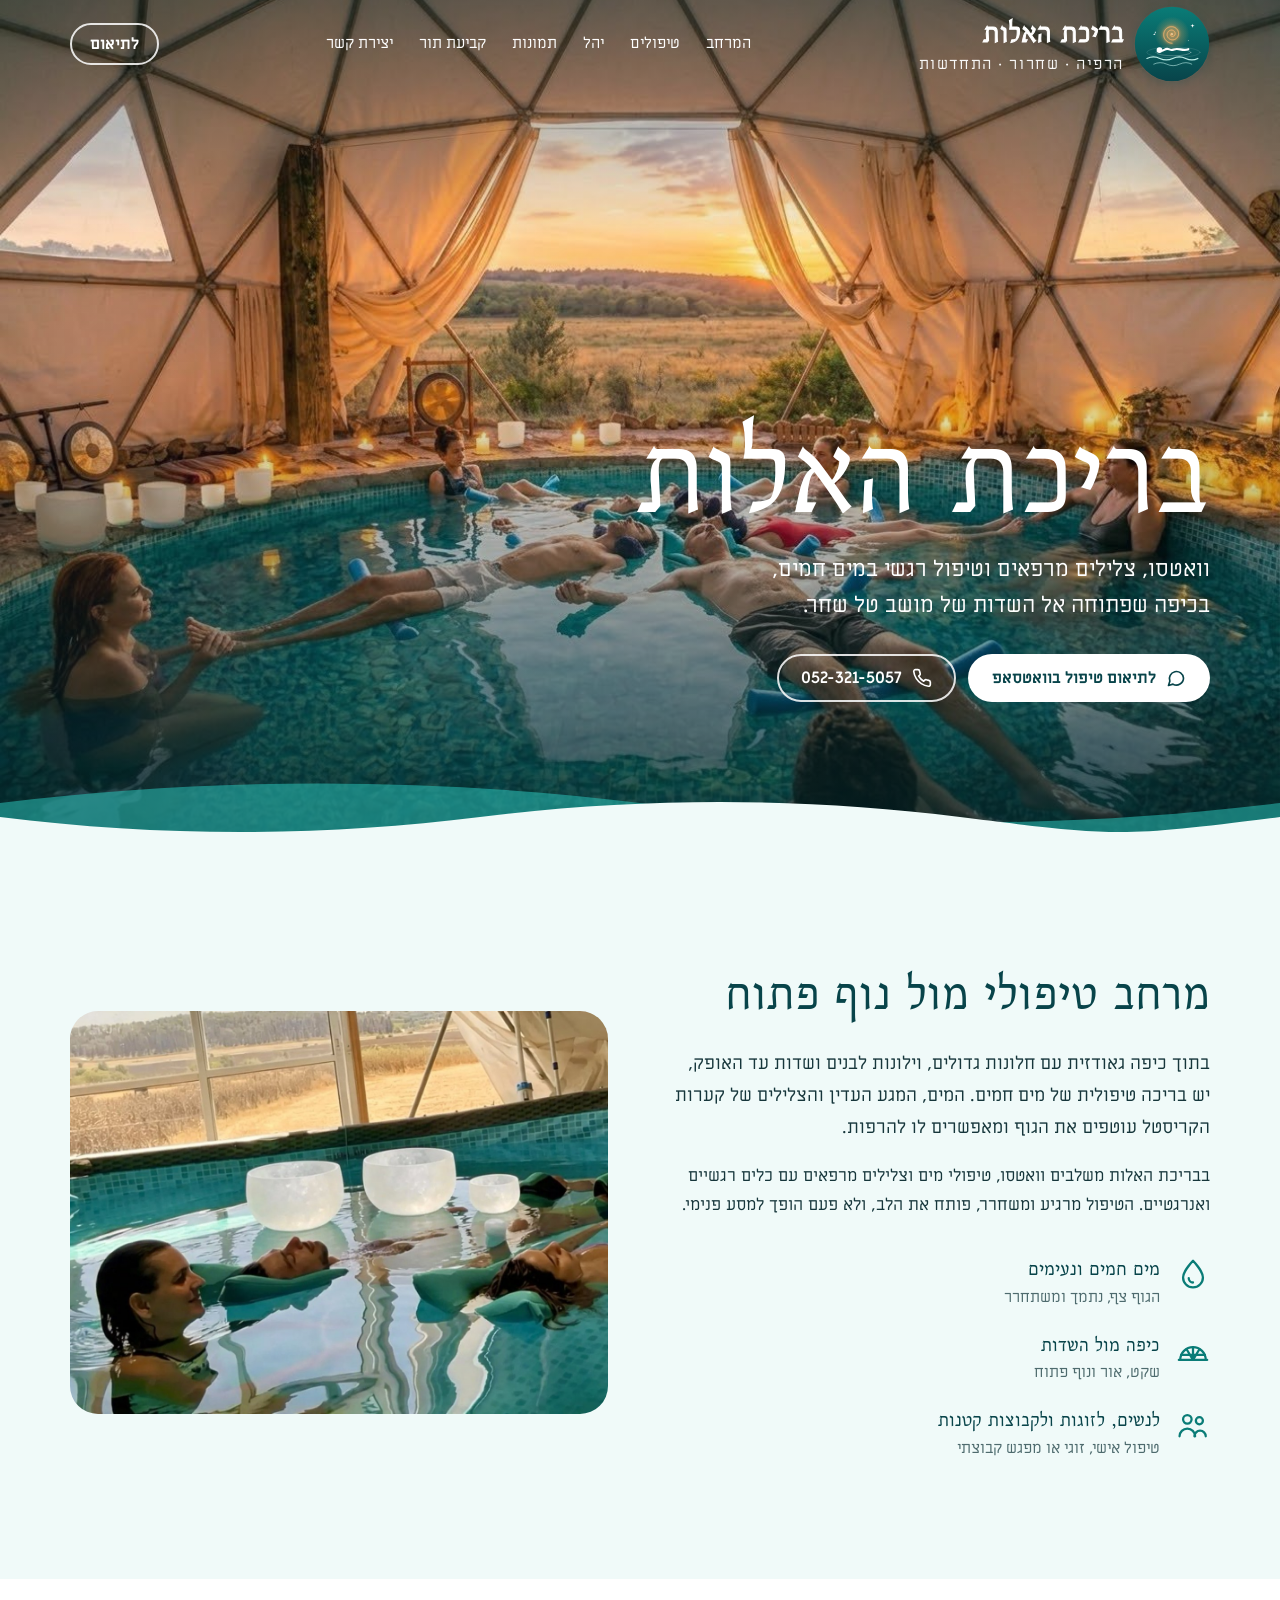
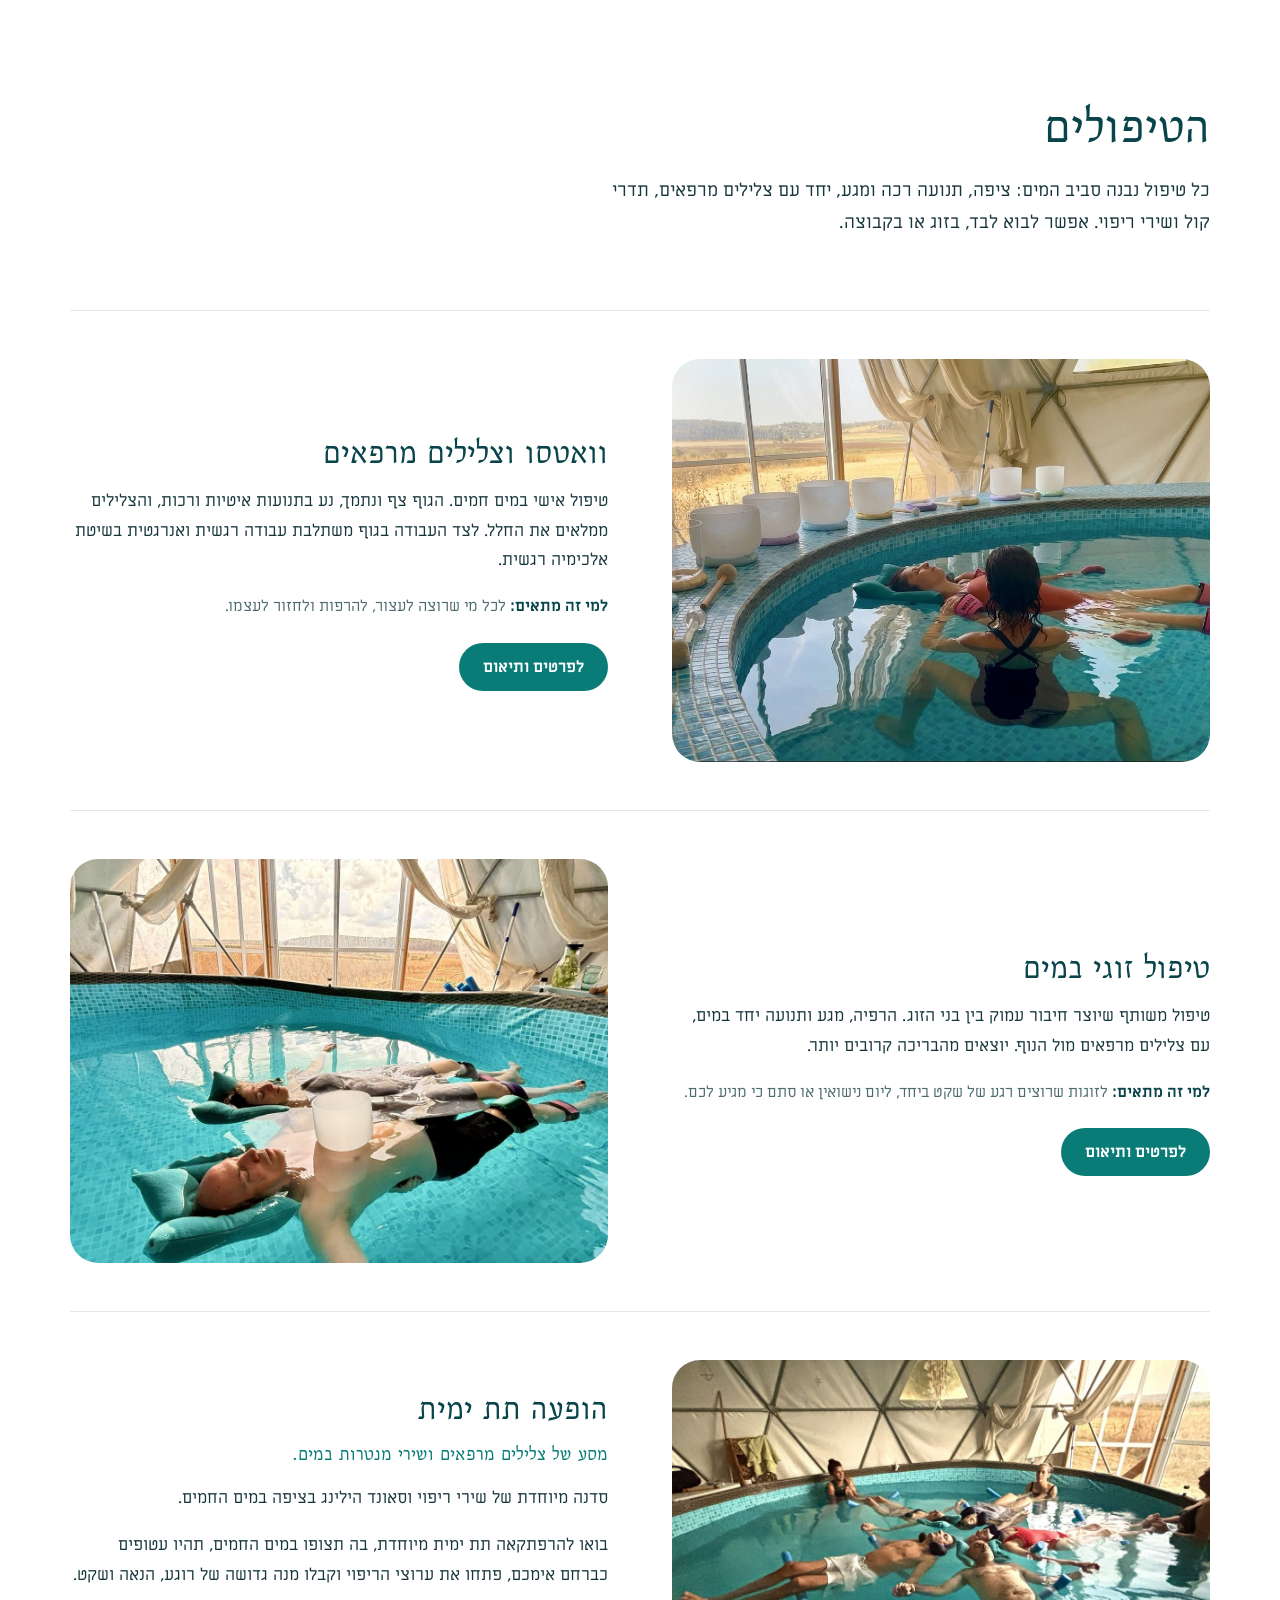
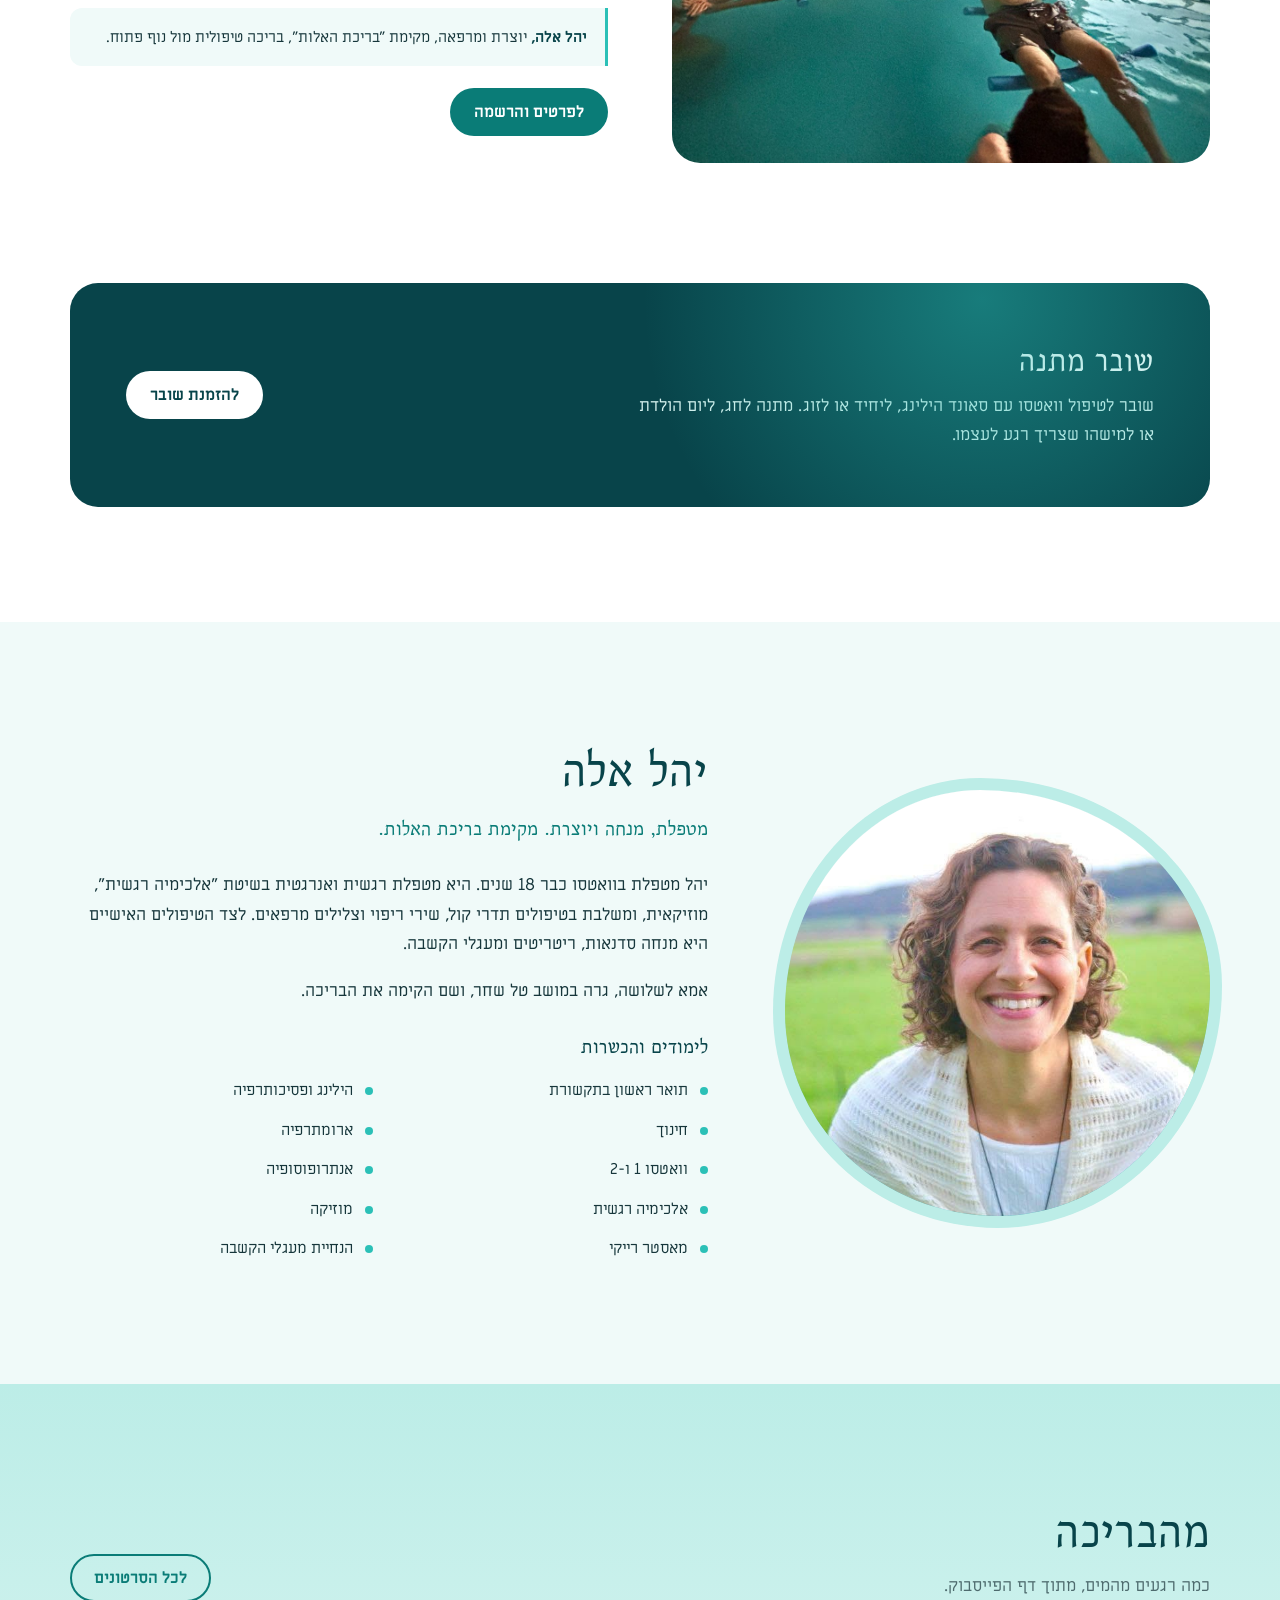
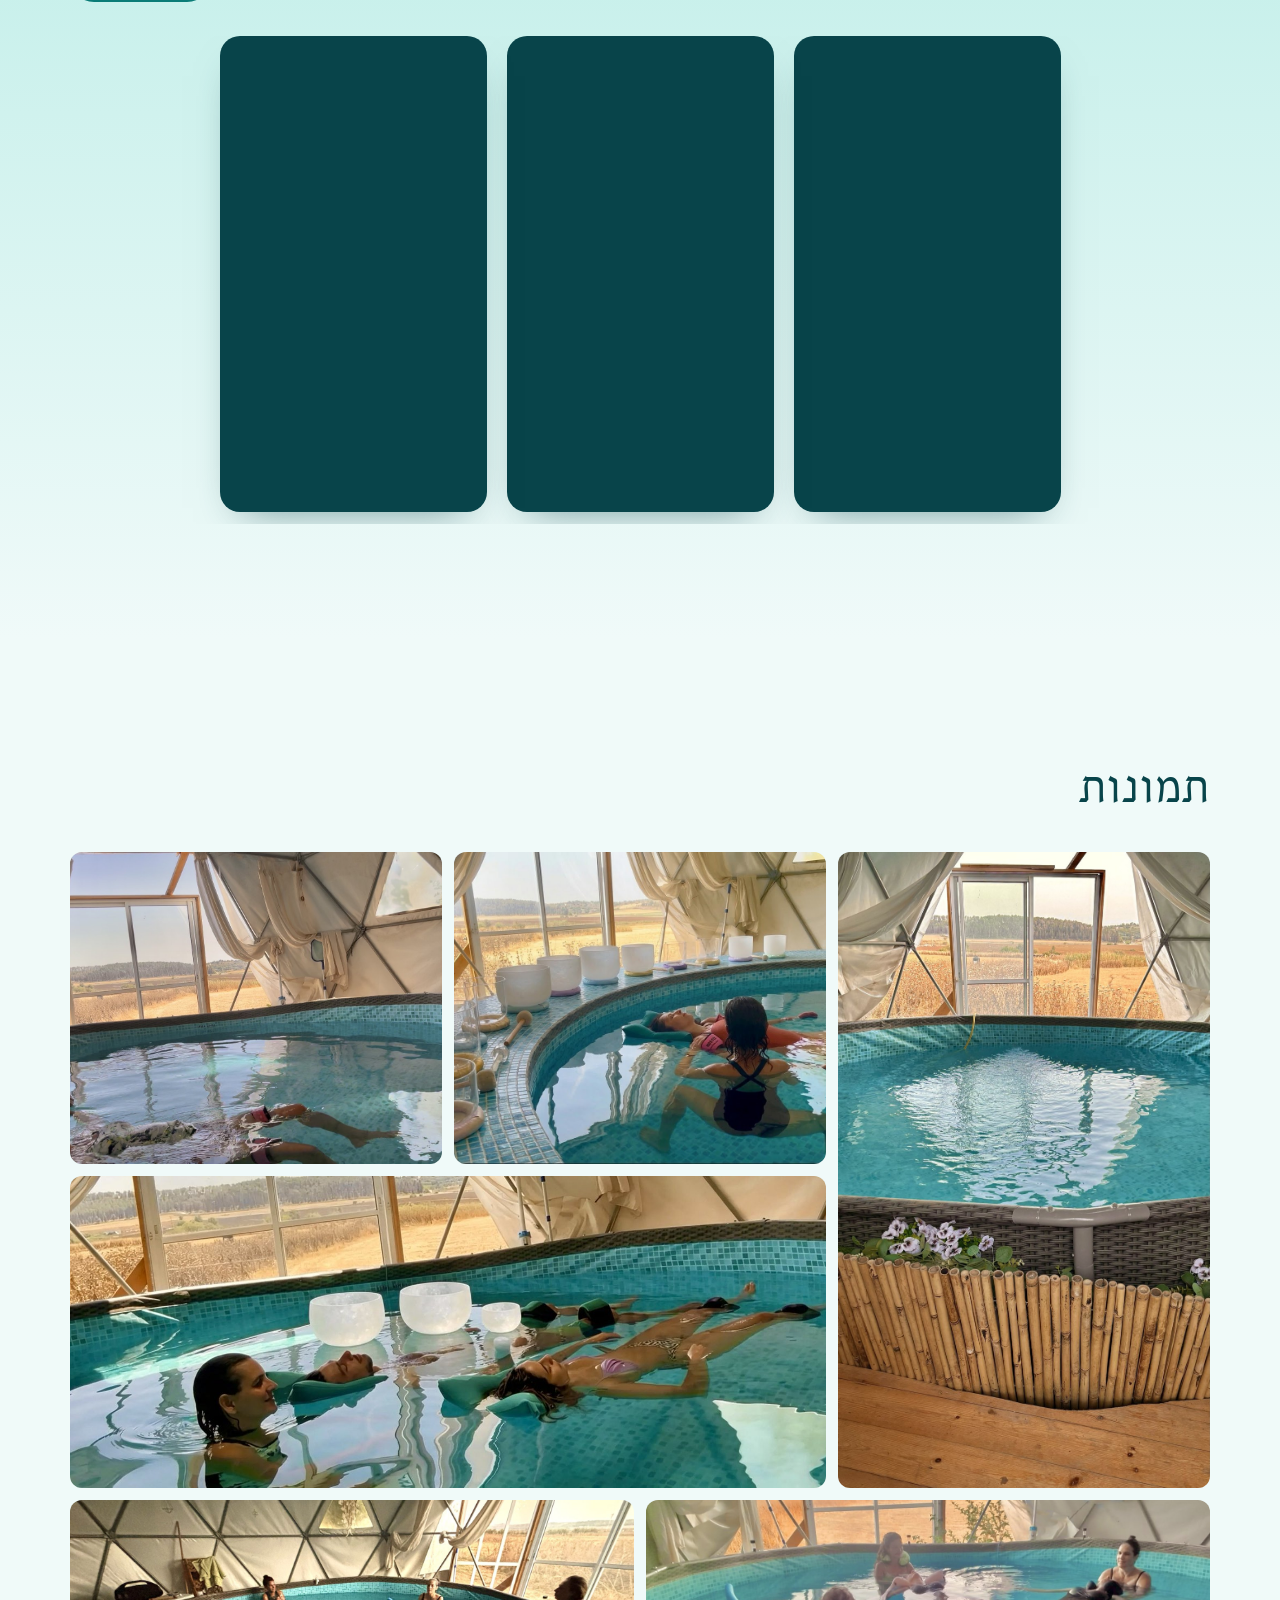
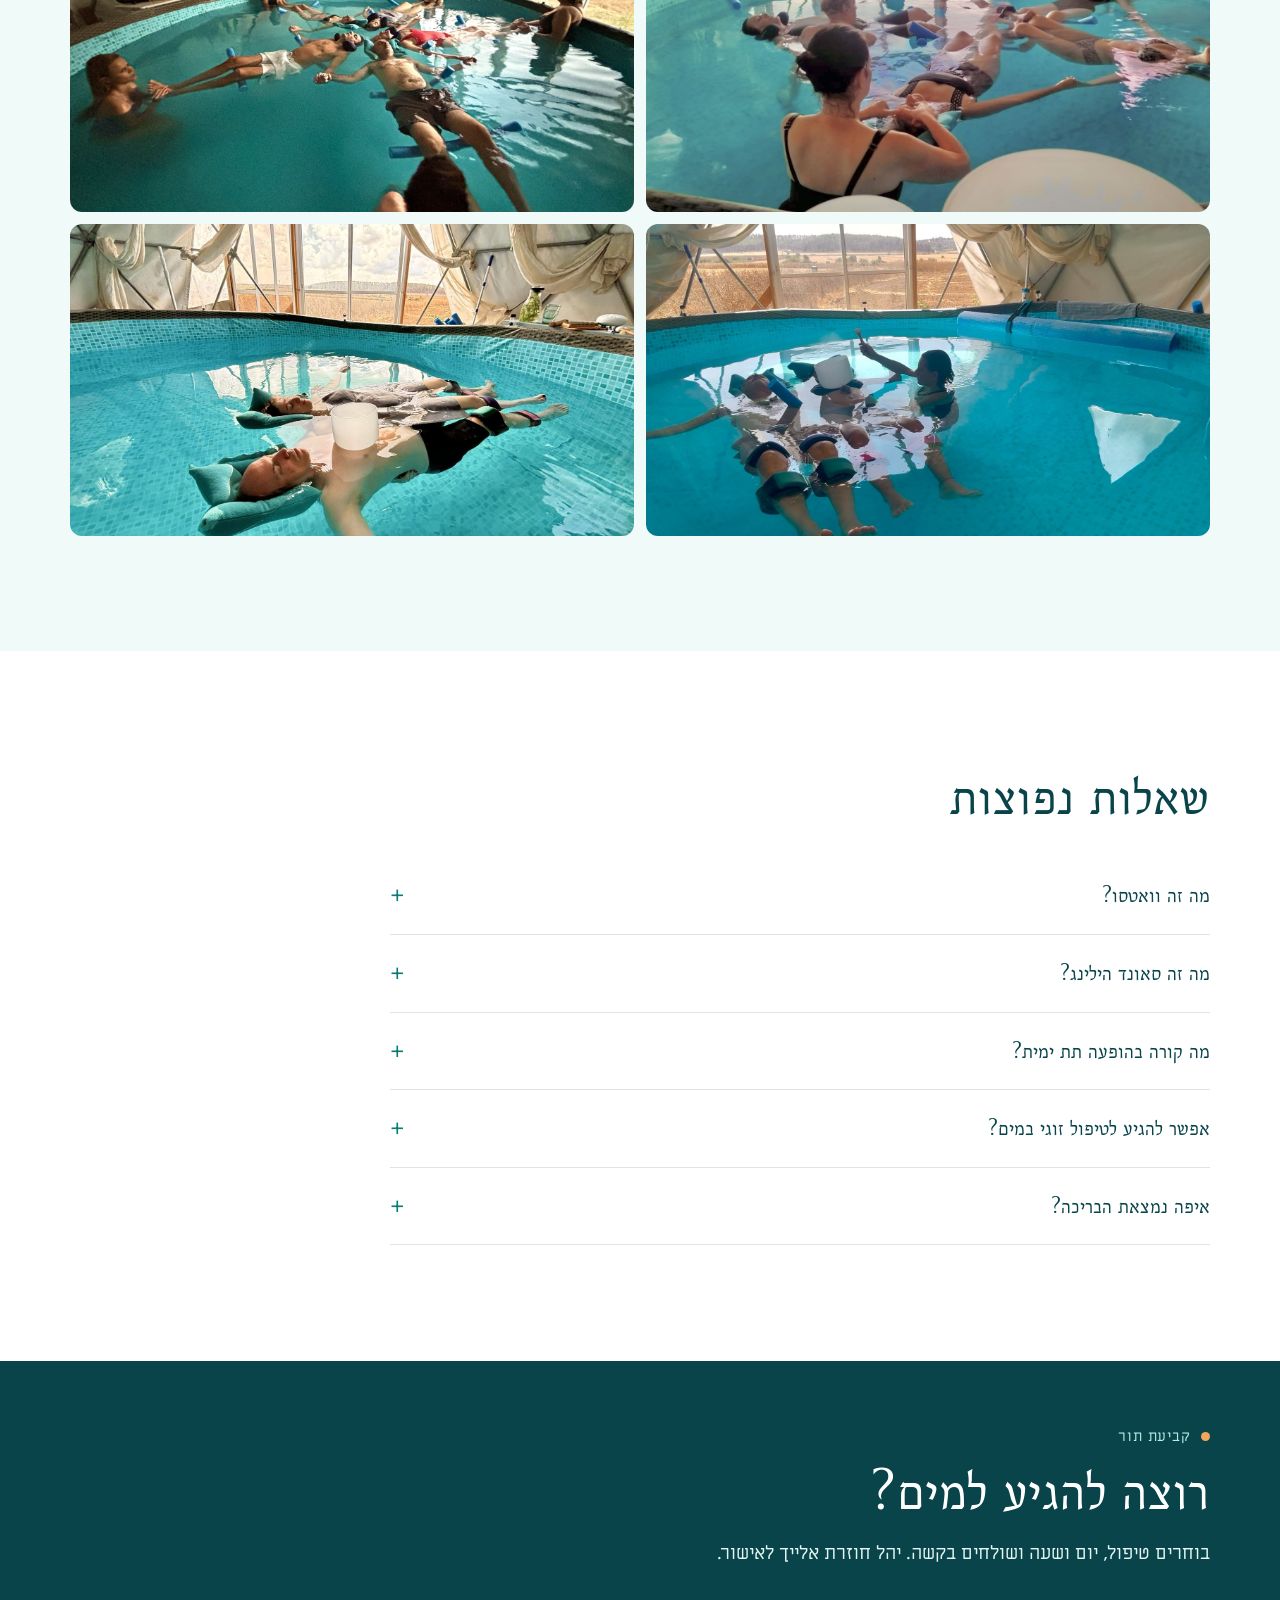
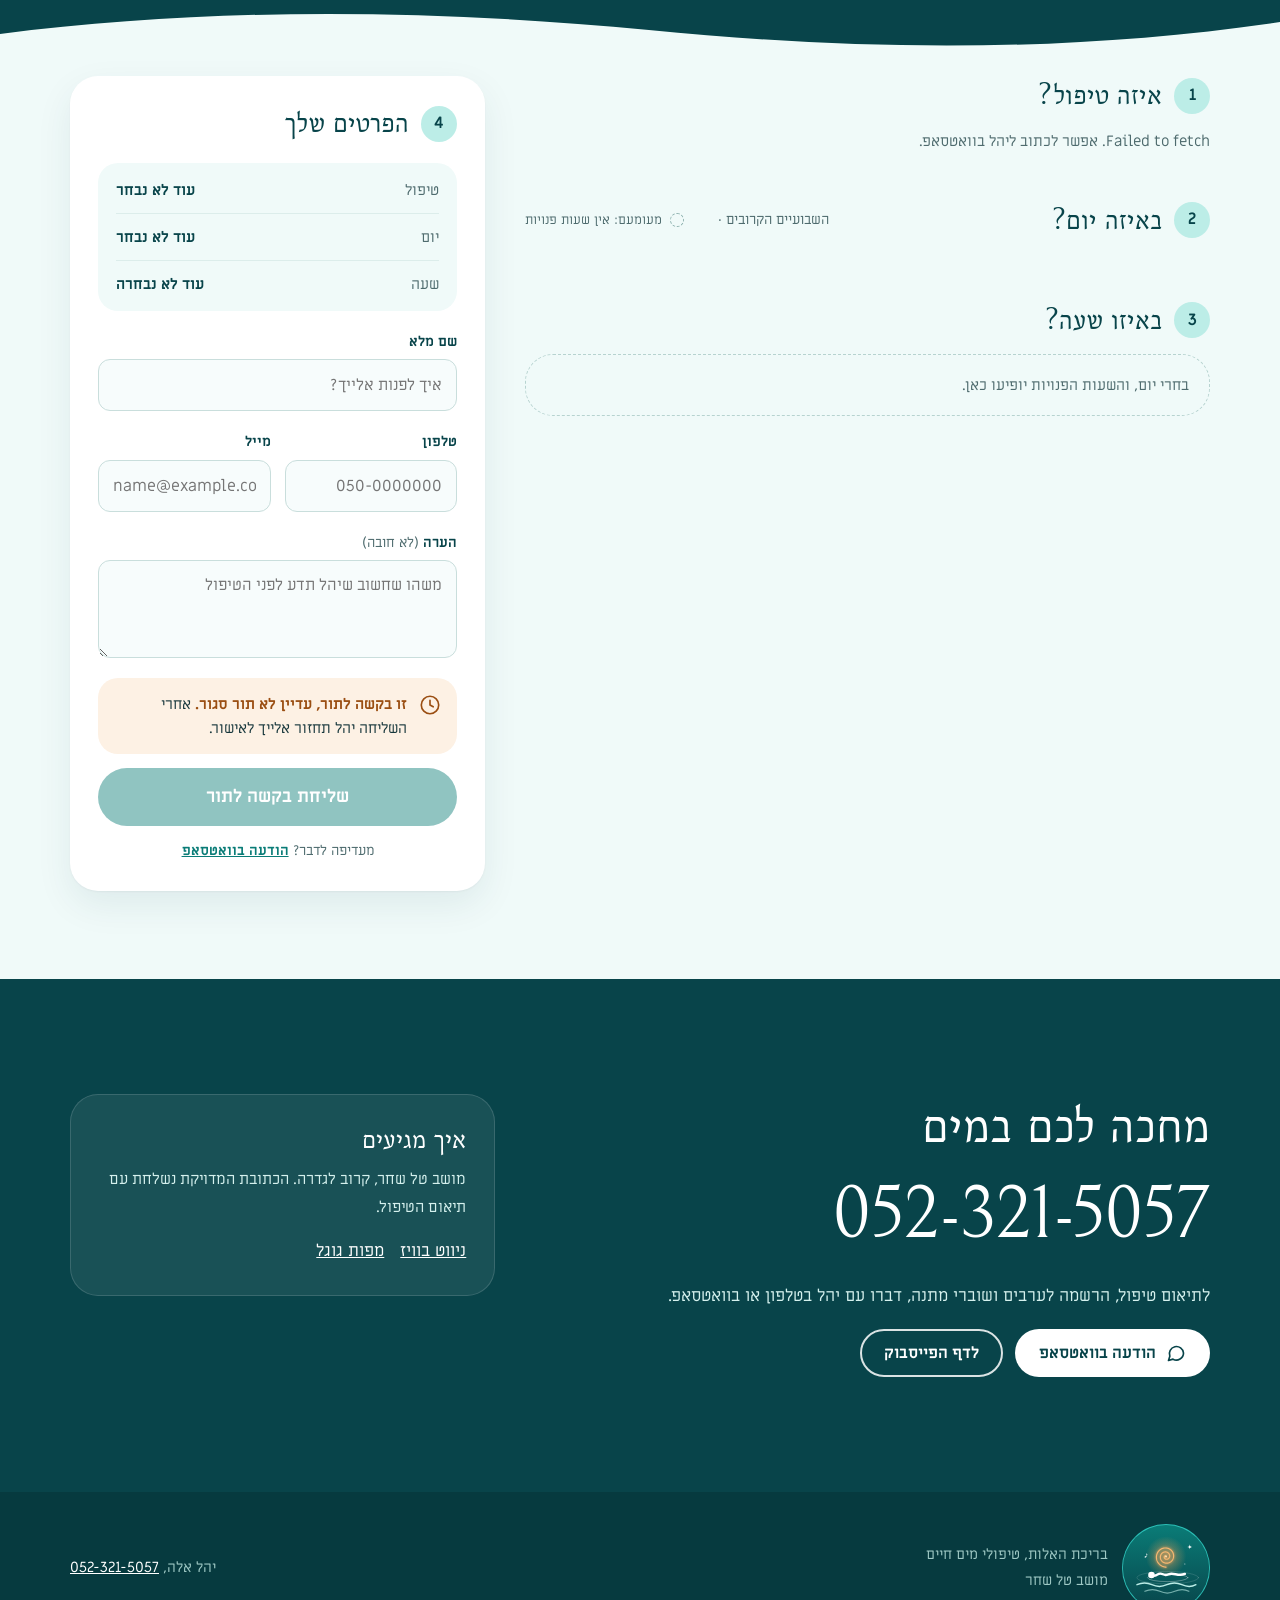
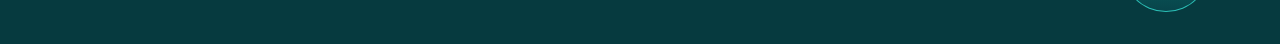
==== commit 5ae53c3e: "Merge branch 'main' of https://github.com/noamnach-hub/breichat-haelot into claude/pensive-newton-0p" ====
--- a/index.html
+++ b/index.html
@@ -16,10 +16,10 @@
 <link rel="preconnect" href="https://fonts.googleapis.com">
 <link rel="preconnect" href="https://fonts.gstatic.com" crossorigin>
 <link href="https://fonts.googleapis.com/css2?family=Bellefair&family=Miriam+Libre:wght@400;700&display=swap" rel="stylesheet">
-<link rel="icon" type="image/svg+xml" href="images/brand/logo.svg">
+<link rel="icon" type="image/svg+xml" href="images/brand/logo.svg?v=2">
 <link rel="icon" type="image/png" href="images/favicon.png">
 <link rel="apple-touch-icon" href="images/favicon.png">
-<link rel="stylesheet" href="assets/style.css?v=3">
+<link rel="stylesheet" href="assets/style.css?v=4">
 <link rel="stylesheet" href="assets/booking.css?v=2">
 <script type="application/ld+json">
 {
@@ -81,13 +81,6 @@
    "@type": "Offer",
    "itemOffered": {
     "@type": "Service",
-    "name": "צלילים במים: ערב סאונד הילינג קבוצתי"
-   }
-  },
-  {
-   "@type": "Offer",
-   "itemOffered": {
-    "@type": "Service",
     "name": "הופעה תת ימית: שירי ריפוי וסאונד הילינג"
    }
   },
@@ -110,7 +103,7 @@
 
 <header class="site-header" id="top">
   <div class="wrap bar">
-    <a class="brand" href="#top"><img src="images/brand/logo.svg" alt="" width="76" height="76"><span class="brand-text">בריכת האלות<small>הרפיה · שחרור · התחדשות</small></span></a>
+    <a class="brand" href="#top"><img src="images/brand/logo.svg?v=2" alt="" width="76" height="76"><span class="brand-text">בריכת האלות<small>הרפיה · שחרור · התחדשות</small></span></a>
     <nav class="nav" aria-label="ניווט ראשי">
       <a href="#space">המרחב</a>
       <a href="#treatments">טיפולים</a>
@@ -126,7 +119,7 @@
 <main id="main">
   <!-- HERO: sunset in the dome -->
   <section class="hero" aria-label="פתיחה" style="padding:0">
-    <img src="images/hero-dome.jpg" alt="קבוצה צפה על גבה במים החמים של הבריכה בתוך הכיפה, הווילונות פתוחים אל שקיעה מעל השדות, ונרות וקערות קריסטל על שפת הבריכה">
+    <img src="images/hero-dome.jpg?v=6" alt="קבוצה צפה על גבה במים החמים של הבריכה בתוך הכיפה, הווילונות פתוחים אל שקיעה מעל השדות, ונרות וקערות קריסטל על שפת הבריכה">
     <div class="wrap">
       <h1>בריכת האלות</h1>
       <p class="tag">וואטסו, צלילים מרפאים וטיפול רגשי במים חמים, בכיפה שפתוחה אל השדות של מושב טל שחר.</p>
@@ -152,8 +145,8 @@
     <div class="wrap space-grid">
       <div>
         <h2>מרחב טיפולי מול נוף פתוח</h2>
-        <p class="lead">בתוך כיפה גאודזית עם חלונות גדולים, וילונות לבנים ושדות עד האופק, יש בריכה טיפולית של מים חמים. המים, המגע העדין והצלילים של קערות הקריסטל עוטפים את הגוף ומאפשרים לו להרפות באמת.</p>
-        <p>בבריכת האלות משלבים וואטסו, טיפולי מים וצלילים מרפאים עם כלים רגשיים ואנרגטיים. הטיפול מרגיע ומשחרר, פותח את הלב, ולא פעם הופך למסע פנימי של ממש.</p>
+        <p class="lead">בתוך כיפה גאודזית עם חלונות גדולים, וילונות לבנים ושדות עד האופק, יש בריכה טיפולית של מים חמים. המים, המגע העדין והצלילים של קערות הקריסטל עוטפים את הגוף ומאפשרים לו להרפות.</p>
+        <p>בבריכת האלות משלבים וואטסו, טיפולי מים וצלילים מרפאים עם כלים רגשיים ואנרגטיים. הטיפול מרגיע ומשחרר, פותח את הלב, ולא פעם הופך למסע פנימי.</p>
         <ul class="facts">
           <li>
             <svg viewBox="0 0 24 24" fill="none" stroke="currentColor" stroke-width="1.6" stroke-linecap="round" stroke-linejoin="round" aria-hidden="true"><path d="M12 2.7S5 10 5 14.5a7 7 0 0 0 14 0C19 10 12 2.7 12 2.7Z"/><path d="M9 15a3 3 0 0 0 3 3"/></svg>
@@ -170,7 +163,7 @@
         </ul>
       </div>
       <figure>
-        <img src="images/space-pool.jpg" alt="הבריכה בתוך הכיפה, קערת קריסטל על שפת המים ונוף שדות דרך החלון" loading="lazy">
+        <img src="images/space-yahel-bowls.jpg" alt="יהל במים ליד מטופלים צפים, ושלוש קערות קריסטל צפות על המים מול נוף השדות" loading="lazy">
       </figure>
     </div>
   </section>
@@ -184,7 +177,7 @@
       </div>
 
       <article class="t-row">
-        <figure><img src="images/watsu.jpg" alt="יהל מטפלת בוואטסו, מחזיקה מטופלת שצפה על המים" loading="lazy"></figure>
+        <figure><img src="images/treat-watsu.jpg" alt="יהל מחזיקה מטופלת שצפה במים החמים, וקערות קריסטל על שפת הבריכה" loading="lazy"></figure>
         <div>
           <h3>וואטסו וצלילים מרפאים</h3>
           <p>טיפול אישי במים חמים. הגוף צף ונתמך, נע בתנועות איטיות ורכות, והצלילים ממלאים את החלל. לצד העבודה בגוף משתלבת עבודה רגשית ואנרגטית בשיטת אלכימיה רגשית.</p>
@@ -194,7 +187,7 @@
       </article>
 
       <article class="t-row">
-        <figure><img src="images/couple.jpg" alt="זוג שוכב יחד על המים בבריכה, מול חלון אל השדות" loading="lazy"></figure>
+        <figure><img src="images/treat-couple.jpg" alt="שני מטופלים צפים יחד בבריכה, וקערת קריסטל על החזה" loading="lazy"></figure>
         <div>
           <h3>טיפול זוגי במים</h3>
           <p>טיפול משותף שיוצר חיבור עמוק בין בני הזוג. הרפיה, מגע ותנועה יחד במים, עם צלילים מרפאים מול הנוף. יוצאים מהבריכה קרובים יותר.</p>
@@ -204,27 +197,12 @@
       </article>
 
       <article class="t-row">
-        <figure><img src="images/sounds-in-water.jpg" alt="קבוצה צפה במים בכיפה בשעת שקיעה, הווילונות פתוחים אל השדות" loading="lazy"></figure>
-        <div>
-          <h3>צלילים במים</h3>
-          <span class="price">300 ₪ למשתתף/ת</span>
-          <p>ערב קבוצתי של ציפה והרפיה עמוקה: ציפת מנדלות, חילופי טיפולים ומוזיקה מלטפת של סאונד הילינג, לרוב לצבעי השקיעה. התנועה והמגע מאפשרים לצלילים לגעת עמוק ולהרגיע את מערכת העצבים.</p>
-          <div class="cohost"><b>מנחים: יהל אלה וארז בן שמחון.</b> ארז הוא מוזיקאי ויוצר, מטפל בצלילים מרפאים בשילוב שיאצו ותמציות פרחי באך, ומורה לגיטרה ודיג'רידו.</div>
-          <p class="for"><b>מועדים:</b> הערבים הקרובים מתפרסמים בדף הפייסבוק של בריכת האלות.</p>
-          <div class="t-actions">
-            <a class="btn btn-primary" href="https://wa.me/972523215057?text=%D7%94%D7%99%D7%99%20%D7%99%D7%94%D7%9C%2C%20%D7%90%D7%A9%D7%9E%D7%97%20%D7%9C%D7%94%D7%99%D7%A8%D7%A9%D7%9D%20%D7%9C%D7%A2%D7%A8%D7%91%20%D7%A6%D7%9C%D7%99%D7%9C%D7%99%D7%9D%20%D7%91%D7%9E%D7%99%D7%9D%20%D7%94%D7%A7%D7%A8%D7%95%D7%91" target="_blank" rel="noopener">להרשמה לערב הקרוב</a>
-            <a class="btn btn-ghost" href="https://www.facebook.com/profile.php?id=61591898309409" target="_blank" rel="noopener">למועדים בפייסבוק</a>
-          </div>
-        </div>
-      </article>
-
-      <article class="t-row">
-        <figure><img src="images/bride-workshop.jpg" alt="נשים צפות במים החמים לצד קערות קריסטל לבנות, באור יום" loading="lazy"></figure>
+        <figure><img src="images/treat-sounds.jpg" alt="קבוצה צפה במעגל בבריכה בתוך הכיפה, מול השדות" loading="lazy"></figure>
         <div>
           <h3>הופעה תת ימית</h3>
-          <p class="sub">שירי ריפוי וסאונד הילינג. בואו להירגע!</p>
-          <p>בבריכה מחוממת בטל שחר, רצות הופעות מיוחדות של שירי ריפוי, תדרי קול וסאונד הילינג.</p>
-          <p>בואו להרפתקאה תת ימית מיוחדת במינה, בה תצופו במים החמים, תהיו עטופים כברחם אימכם, פתחו את ערוצי הריפוי וקבלו מנה גדושה של רוגע, הנאה ושקט נפשי.</p>
+          <p class="sub">מסע של צלילים מרפאים ושירי מנטרות במים.</p>
+          <p>סדנה מיוחדת של שירי ריפוי וסאונד הילינג בציפה במים החמים.</p>
+          <p>בואו להרפתקאה תת ימית מיוחדת, בה תצופו במים החמים, תהיו עטופים כברחם אימכם, פתחו את ערוצי הריפוי וקבלו מנה גדושה של רוגע, הנאה ושקט.</p>
           <div class="cohost"><b>יהל אלה,</b> יוצרת ומרפאה, מקימת "בריכת האלות", בריכה טיפולית מול נוף פתוח.</div>
           <div class="t-actions"><a class="btn btn-primary" href="https://wa.me/972523215057?text=%D7%94%D7%99%D7%99%20%D7%99%D7%94%D7%9C%2C%20%D7%90%D7%A9%D7%9E%D7%97%20%D7%9C%D7%A9%D7%9E%D7%95%D7%A2%20%D7%A2%D7%9C%20%D7%94%D7%94%D7%95%D7%A4%D7%A2%D7%94%20%D7%94%D7%AA%D7%AA%20%D7%99%D7%9E%D7%99%D7%AA" target="_blank" rel="noopener">לפרטים והרשמה</a></div>
         </div>
@@ -291,10 +269,14 @@
     <div class="wrap">
       <h2>תמונות</h2>
       <div class="gallery-grid">
-        <figure class="g1"><img src="images/gallery-floating.jpg" alt="מטופלות צפות בבריכה, הווילונות פתוחים אל השדות" loading="lazy"></figure>
-        <figure class="g2"><img src="images/gallery-bowl.jpg" alt="קערת קריסטל על שפת הבריכה, לצד צמחייה" loading="lazy"></figure>
-        <figure class="g3"><img src="images/gallery-yahel-water.jpg" alt="יהל במים לצד מטופלת צפה" loading="lazy"></figure>
-        <figure class="g4"><img src="images/gallery-dome-sunset.jpg" alt="הכיפה בשקיעה ומטופלים צפים במים" loading="lazy"></figure>
+        <figure class="gt"><img src="images/gallery-pool-fields.jpg" alt="הבריכה בתוך הכיפה, גדר במבוק ופרחים, ובחלון הפתוח שדות זהובים" loading="lazy"></figure>
+        <figure class="gs"><img src="images/gallery-bowls-poolside.jpg" alt="קערות קריסטל על שפת הבריכה, ומטפלת במים עם מטופלת צפה" loading="lazy"></figure>
+        <figure class="gs"><img src="images/gallery-dome-treatment.jpg" alt="טיפול במים בתוך הכיפה, מול נוף השדות" loading="lazy"></figure>
+        <figure class="gw"><img src="images/gallery-bowls-floating.jpg" alt="קערות קריסטל צפות על המים לצד מטופלים צפים" loading="lazy"></figure>
+        <figure class="gh"><img src="images/gallery-group-circle.jpg" alt="מעגל של מטופלים צפים בבריכה, מחזיקים ידיים" loading="lazy"></figure>
+        <figure class="gh"><img src="images/gallery-group-evening.jpg" alt="ערב קבוצתי בבריכה: מטופלים צפים במעגל ומלווים במים" loading="lazy"></figure>
+        <figure class="gh"><img src="images/gallery-sound-bowl.jpg" alt="מטפלת מנגנת בקערת קריסטל מעל מטופלים צפים" loading="lazy"></figure>
+        <figure class="gh"><img src="images/gallery-two-floating-bowl.jpg" alt="שני מטופלים צפים בבריכה, וקערת קריסטל על החזה" loading="lazy"></figure>
       </div>
     </div>
   </section>
@@ -430,7 +412,6 @@
           </a>
           <a class="btn btn-outline-light" href="https://www.facebook.com/profile.php?id=61591898309409" target="_blank" rel="noopener">לדף הפייסבוק</a>
         </div>
-        <p class="erez-line">לערבי "צלילים במים" אפשר לפנות גם לארז בן שמחון: <a href="tel:+972526299677" dir="ltr">052-629-9677</a>, ולעדכונים על סדנאות וריטריטים <a href="https://linktr.ee/erezzone1973" target="_blank" rel="noopener">בקישורים של ארז</a>.</p>
       </div>
       <div class="where">
         <h3>איך מגיעים</h3>
@@ -447,7 +428,7 @@
 <footer>
   <div class="wrap">
     <div class="sig">
-      <img class="art" src="images/brand/logo.svg" alt="" loading="lazy">
+      <img class="art" src="images/brand/logo.svg?v=2" alt="" loading="lazy">
       <div>בריכת האלות, טיפולי מים חיים<br>מושב טל שחר</div>
     </div>
     <div>יהל אלה, <a href="tel:+972523215057" dir="ltr">052-321-5057</a></div>
